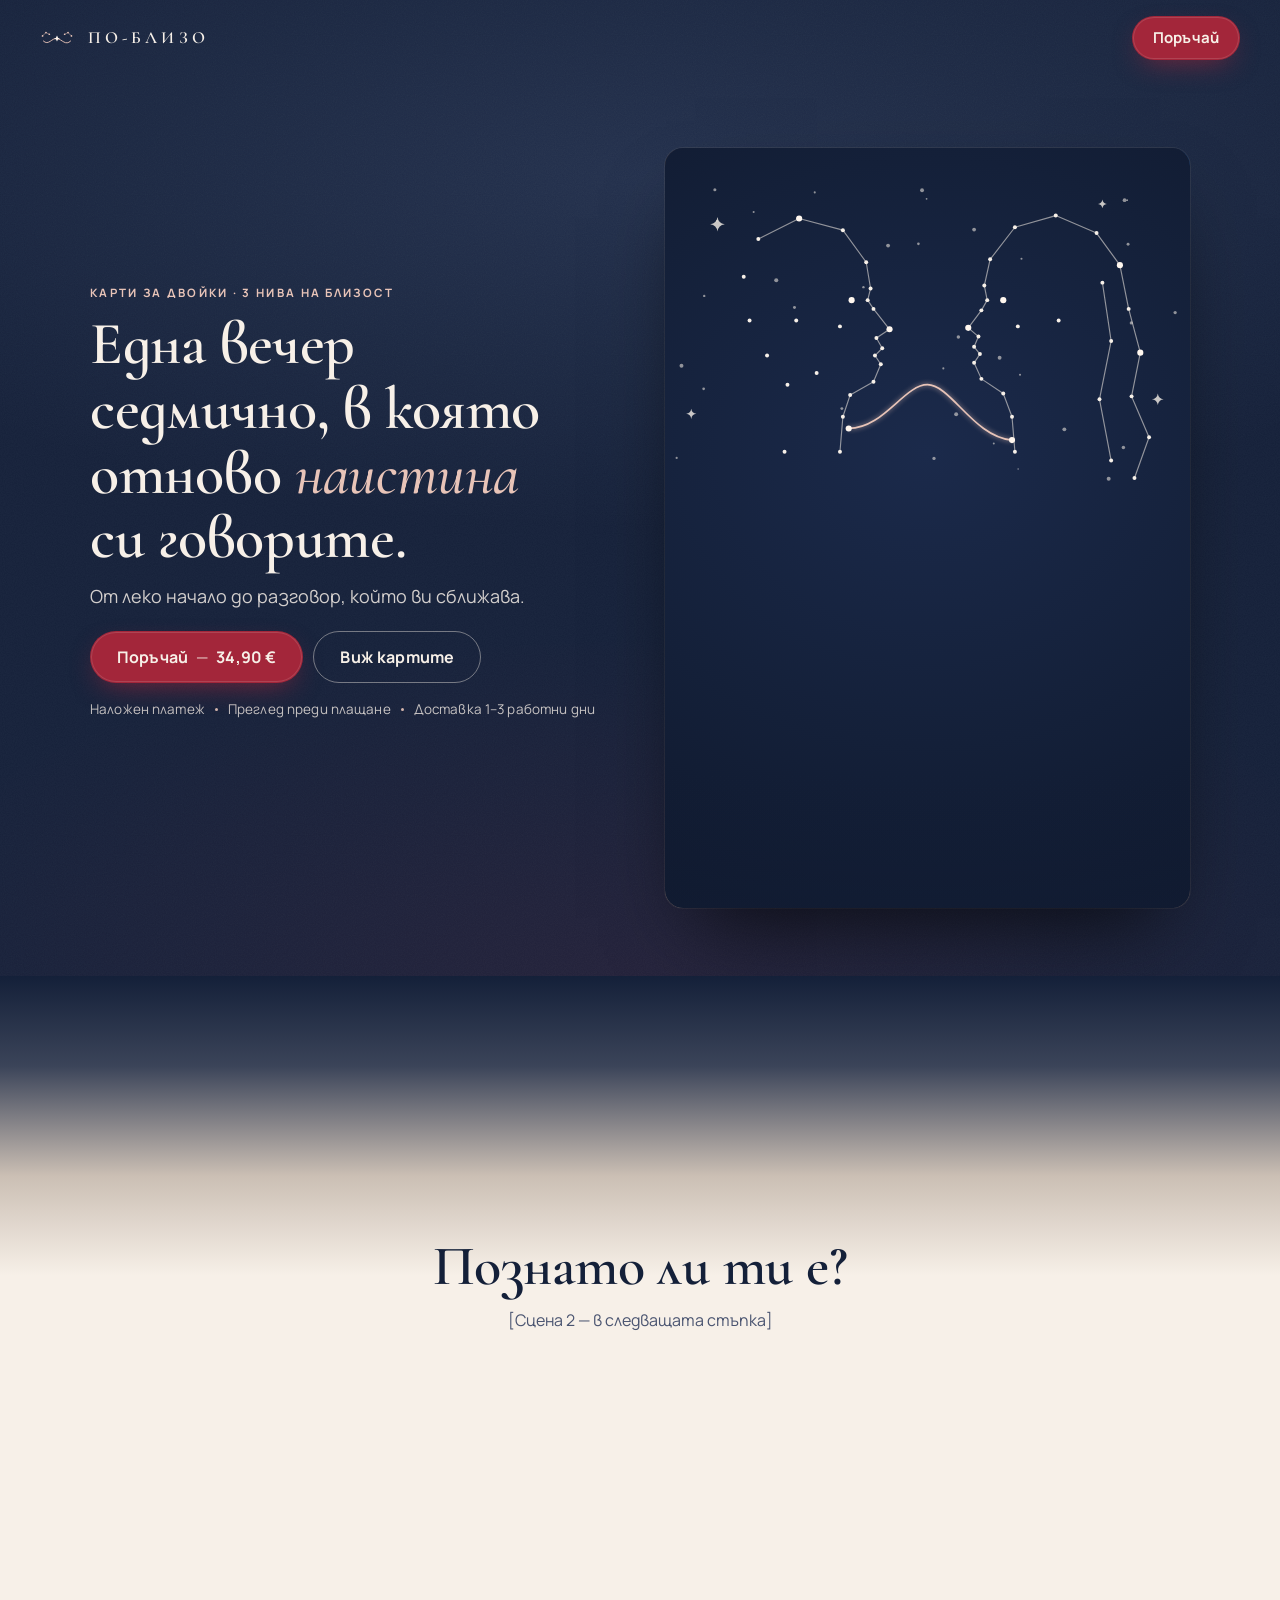
==== po-blizo/index.html @ d5f1a700 "Use product photo in hero; match box and card backs to official design - Hero shows the final produc" ====
<!doctype html>
<html lang="bg" class="no-js">
<head>
<meta charset="utf-8">
<meta name="viewport" content="width=device-width,initial-scale=1,viewport-fit=cover">
<title>ПО-БЛИЗО — карти за двойки · 3 нива на близост</title>
<meta name="description" content="ПО-БЛИЗО е тесте от 52 карти за двойки: една вечер седмично, 3 карти по „Пътеката на спомена“ и разговор, който ви сближава. Наложен платеж с преглед.">
<meta name="theme-color" content="#142039">
<link rel="canonical" href="[ДОМЕЙН]/">

<meta property="og:type" content="product">
<meta property="og:locale" content="bg_BG">
<meta property="og:title" content="ПО-БЛИЗО — карти за двойки">
<meta property="og:description" content="Една вечер седмично, в която отново наистина си говорите. 52 карти · 15 вечери по пътеката.">
<meta property="og:url" content="[ДОМЕЙН]/">
<meta property="og:image" content="[ДОМЕЙН]/img/og-po-blizo.jpg">
<meta name="twitter:card" content="summary_large_image">

<link rel="preload" href="fonts/cormorant-garamond-cyrillic-600-normal.woff2" as="font" type="font/woff2" crossorigin>
<link rel="preload" href="fonts/manrope-cyrillic-wght-normal.woff2" as="font" type="font/woff2" crossorigin>
<link rel="stylesheet" href="css/styles.css">

<script>
(function(d){var c=d.documentElement;c.className=c.className.replace("no-js","js");
if(!window.matchMedia("(prefers-reduced-motion: reduce)").matches){c.classList.add("intro");
/* предпазител: ако скриптовете не се заредят, всичко се показва след 4 сек. */
setTimeout(function(){c.classList.remove("intro")},4000);}})(document);
</script>
<script defer src="js/config.js"></script>
<script defer src="js/vendor/gsap.min.js"></script>
<script defer src="js/vendor/ScrollTrigger.min.js"></script>
<script defer src="js/main.js"></script>

<script type="application/ld+json">
{
  "@context":"https://schema.org",
  "@type":"Product",
  "name":"ПО-БЛИЗО — карти за двойки",
  "description":"52 карти за двойки в 3 етапа по „Пътеката на спомена“: Първите моменти, Какво се промени, Какво искаме да запазим.",
  "brand":{"@type":"Brand","name":"ПО-БЛИЗО"},
  "image":"[ДОМЕЙН]/img/og-po-blizo.jpg",
  "offers":[
    {"@type":"Offer","name":"Основно тесте","price":"34.90","priceCurrency":"EUR","availability":"https://schema.org/InStock","url":"[ДОМЕЙН]/#oferta"},
    {"@type":"Offer","name":"Подаръчно издание","price":"44.90","priceCurrency":"EUR","availability":"https://schema.org/InStock","url":"[ДОМЕЙН]/#oferta"}
  ]
}
</script>
</head>
<body>
<a class="skip-link" href="#main">Към съдържанието</a>

<!-- Графични символи (логото, гърбът на картите, разделителят) -->
<svg width="0" height="0" style="position:absolute" aria-hidden="true" focusable="false">
  <defs>
    <radialGradient id="coreGlow">
      <stop offset="0" stop-color="#FFF3EA" stop-opacity=".95"/>
      <stop offset=".25" stop-color="#E8C4B8" stop-opacity=".45"/>
      <stop offset="1" stop-color="#E8C4B8" stop-opacity="0"/>
    </radialGradient>
    <!-- Малкото лого за хедъра -->
    <symbol id="mark-mini" viewBox="0 0 40 20">
      <polyline points="3,7 7,3 11,5" fill="none" stroke="currentColor" stroke-width=".8" stroke-opacity=".7"/>
      <polyline points="29,5 33,3 37,7" fill="none" stroke="currentColor" stroke-width=".8" stroke-opacity=".7"/>
      <circle cx="3" cy="7" r="1" fill="currentColor"/><circle cx="7" cy="3" r="1" fill="currentColor"/><circle cx="11" cy="5" r="1" fill="currentColor"/>
      <circle cx="29" cy="5" r="1" fill="currentColor"/><circle cx="33" cy="3" r="1" fill="currentColor"/><circle cx="37" cy="7" r="1" fill="currentColor"/>
      <path d="M4 13C10 19 14 9 20 10C26 11 30 19 36 13" fill="none" stroke="currentColor" stroke-width="1.1" stroke-linecap="round"/>
      <path d="M20 6.5Q20.5 9.5 23.5 10Q20.5 10.5 20 13.5Q19.5 10.5 16.5 10Q19.5 9.5 20 6.5Z" fill="#fff6ee"/>
    </symbol>
    <!-- Филтър за златно сияние -->
    <filter id="goldGlow" x="-50%" y="-50%" width="200%" height="200%">
      <feGaussianBlur stdDeviation=".7" result="b"/>
      <feMerge><feMergeNode in="b"/><feMergeNode in="SourceGraphic"/></feMerge>
    </filter>
    <radialGradient id="threadHalo"><stop offset="0" stop-color="#FFF1D6" stop-opacity=".55"/><stop offset="1" stop-color="#FFF1D6" stop-opacity="0"/></radialGradient>
    <!-- Гърбове на картите (63×88 мм): I, II, III и специалните -->
    <symbol id="cb-s1" viewBox="0 0 63 88">
<g class="cb-dots"><circle cx="6" cy="32.81" r="0.25"/><circle cx="8.3" cy="57.63" r="0.28"/><circle cx="32.39" cy="34.05" r="0.29"/><circle cx="20.36" cy="19.11" r="0.35"/><circle cx="13.17" cy="28.82" r="0.32"/><circle cx="48.16" cy="28.96" r="0.2"/><circle cx="17.1" cy="50.12" r="0.32"/><circle cx="34.28" cy="34.72" r="0.24"/><circle cx="21.7" cy="53.77" r="0.18"/><circle cx="15.85" cy="40.56" r="0.35"/><circle cx="6.69" cy="29.05" r="0.39"/><circle cx="32.63" cy="11.81" r="0.33"/><circle cx="54.91" cy="25.23" r="0.4"/><circle cx="6.95" cy="49.05" r="0.37"/><circle cx="54.41" cy="23.21" r="0.22"/><circle cx="46.78" cy="62.88" r="0.36"/><circle cx="56.99" cy="54.03" r="0.28"/><circle cx="19.01" cy="42.93" r="0.19"/><circle cx="54.55" cy="55.89" r="0.26"/><circle cx="50.59" cy="6.08" r="0.34"/><circle cx="54.51" cy="38.99" r="0.34"/><circle cx="31.98" cy="57.18" r="0.28"/></g>
<polyline class="cb-ln" points="15,47 21,44 26,42 31,37 37,33 41,28"/><polyline class="cb-ln" points="37,33 41,35"/>
<g class="cb-st"><circle cx="15" cy="47" r="0.75"/><circle cx="21" cy="44" r="0.75"/><circle cx="26" cy="42" r="0.75"/><circle cx="31" cy="37" r="0.75"/><circle cx="37" cy="33" r="0.75"/><circle cx="41" cy="28" r="0.75"/><circle cx="41" cy="35" r=".55"/></g>
<path class="cb-sp" d="M13 14.4Q13.34 16.66 15.6 17Q13.34 17.34 13 19.6Q12.66 17.34 10.4 17Q12.66 16.66 13 14.4Z"/><path class="cb-sp" d="M46 41.6Q46.44 44.56 49.4 45Q46.44 45.44 46 48.4Q45.56 45.44 42.6 45Q45.56 44.56 46 41.6Z"/><path class="cb-sp" d="M52 11.7Q52.17 12.83 53.3 13Q52.17 13.17 52 14.3Q51.83 13.17 50.7 13Q51.83 12.83 52 11.7Z"/><path class="cb-sp" d="M9 56.9Q9.14 57.86 10.1 58Q9.14 58.14 9 59.1Q8.86 58.14 7.9 58Q8.86 57.86 9 56.9Z"/>
</symbol>
<symbol id="cb-s2" viewBox="0 0 63 88">
<g class="cb-dots"><circle cx="55.02" cy="65.88" r="0.25"/><circle cx="48.62" cy="35.48" r="0.19"/><circle cx="6.63" cy="7.22" r="0.37"/><circle cx="9.99" cy="25.75" r="0.29"/><circle cx="24.72" cy="33.28" r="0.15"/><circle cx="24.85" cy="14.82" r="0.29"/><circle cx="34.29" cy="61.35" r="0.15"/><circle cx="57.87" cy="65.63" r="0.35"/><circle cx="35.08" cy="26.91" r="0.38"/><circle cx="39.53" cy="35.14" r="0.21"/><circle cx="33.31" cy="19.91" r="0.41"/><circle cx="35.31" cy="60.44" r="0.16"/><circle cx="12.76" cy="63.62" r="0.33"/><circle cx="19.85" cy="55.24" r="0.23"/><circle cx="52.34" cy="33.96" r="0.27"/><circle cx="16.72" cy="10.23" r="0.36"/><circle cx="52.03" cy="20.27" r="0.35"/><circle cx="22.71" cy="57.43" r="0.25"/><circle cx="4.05" cy="5.27" r="0.13"/><circle cx="34.65" cy="22.33" r="0.36"/><circle cx="21.43" cy="43.62" r="0.42"/><circle cx="31.11" cy="50.93" r="0.17"/><circle cx="39.95" cy="34.68" r="0.19"/><circle cx="18.57" cy="34.82" r="0.31"/><circle cx="29.25" cy="22.68" r="0.27"/><circle cx="32.02" cy="11.29" r="0.31"/><circle cx="48.9" cy="34.78" r="0.29"/><circle cx="15.76" cy="51.95" r="0.23"/><circle cx="9.74" cy="39.47" r="0.24"/><circle cx="14.85" cy="35.73" r="0.4"/><circle cx="25.66" cy="14.16" r="0.37"/><circle cx="49.86" cy="49.03" r="0.19"/><circle cx="19.54" cy="18.62" r="0.21"/><circle cx="54.51" cy="46.87" r="0.29"/><circle cx="27.23" cy="35.83" r="0.25"/><circle cx="44.82" cy="4.86" r="0.36"/><circle cx="46.99" cy="5.16" r="0.36"/><circle cx="30.74" cy="42.11" r="0.12"/><circle cx="50.46" cy="64.47" r="0.39"/><circle cx="17.66" cy="14.42" r="0.23"/><circle cx="30.15" cy="65.88" r="0.35"/><circle cx="29.82" cy="15.4" r="0.29"/><circle cx="37.24" cy="65.58" r="0.21"/><circle cx="8.66" cy="32.83" r="0.41"/><circle cx="49.79" cy="8.44" r="0.29"/><circle cx="43.84" cy="57.23" r="0.27"/><circle cx="24.02" cy="15.31" r="0.39"/><circle cx="40.23" cy="12.54" r="0.29"/><circle cx="22.91" cy="43.82" r="0.37"/><circle cx="5.5" cy="38.84" r="0.38"/><circle cx="48.44" cy="51.86" r="0.17"/><circle cx="15.55" cy="50.27" r="0.35"/><circle cx="9.31" cy="48.46" r="0.37"/><circle cx="24.81" cy="25.36" r="0.27"/><circle cx="14.73" cy="9.14" r="0.28"/><circle cx="47.46" cy="64.97" r="0.28"/><circle cx="56.46" cy="58.75" r="0.23"/><circle cx="53.84" cy="33.33" r="0.32"/><circle cx="42.31" cy="55.89" r="0.16"/><circle cx="52.02" cy="5.04" r="0.22"/><circle cx="58.47" cy="46.76" r="0.4"/><circle cx="46.89" cy="4.41" r="0.12"/><circle cx="31.88" cy="4.04" r="0.27"/><circle cx="36.72" cy="35.46" r="0.27"/><circle cx="18.18" cy="16.44" r="0.36"/><circle cx="10.37" cy="6.48" r="0.39"/><circle cx="26.22" cy="61.37" r="0.23"/><circle cx="23.2" cy="59.28" r="0.2"/><circle cx="30.06" cy="30.23" r="0.21"/><circle cx="56.87" cy="42.06" r="0.16"/></g>
<polyline class="cb-ln" points="11,26 17,20 24,27 29,21 34,25"/><polyline class="cb-ln" points="24,27 22,35 30,38 36,33 34,25"/><polyline class="cb-ln" points="30,38 42,40 48,35"/><polyline class="cb-ln" points="42,40 52,45 45,51 37,47 30,38"/><polyline class="cb-ln" points="37,47 28,49 18,44 22,35"/>
<g class="cb-st"><circle cx="11" cy="26" r="0.55"/><circle cx="17" cy="20" r="0.55"/><circle cx="24" cy="27" r="0.55"/><circle cx="29" cy="21" r="0.55"/><circle cx="34" cy="25" r="0.55"/><circle cx="22" cy="35" r="0.55"/><circle cx="30" cy="38" r="0.55"/><circle cx="36" cy="33" r="0.55"/><circle cx="42" cy="40" r="0.55"/><circle cx="48" cy="35" r="0.55"/><circle cx="52" cy="45" r="0.55"/><circle cx="45" cy="51" r="0.55"/><circle cx="37" cy="47" r="0.55"/><circle cx="28" cy="49" r="0.55"/><circle cx="18" cy="44" r="0.55"/></g>
<g class="cb-glow"><path class="cb-sp" d="M17 17.6Q17.31 19.69 19.4 20Q17.31 20.31 17 22.4Q16.69 20.31 14.6 20Q16.69 19.69 17 17.6Z"/><path class="cb-sp" d="M30 35.2Q30.36 37.64 32.8 38Q30.36 38.36 30 40.8Q29.64 38.36 27.2 38Q29.64 37.64 30 35.2Z"/><path class="cb-sp" d="M42 37.8Q42.29 39.71 44.2 40Q42.29 40.29 42 42.2Q41.71 40.29 39.8 40Q41.71 39.71 42 37.8Z"/><path class="cb-sp" d="M52 42.4Q52.34 44.66 54.6 45Q52.34 45.34 52 47.6Q51.66 45.34 49.4 45Q51.66 44.66 52 42.4Z"/><path class="cb-sp" d="M24 25.4Q24.21 26.79 25.6 27Q24.21 27.21 24 28.6Q23.79 27.21 22.4 27Q23.79 26.79 24 25.4Z"/><path class="cb-sp" d="M45 11.2Q45.23 12.77 46.8 13Q45.23 13.23 45 14.8Q44.77 13.23 43.2 13Q44.77 12.77 45 11.2Z"/><path class="cb-sp" d="M9 48.6Q9.18 49.82 10.4 50Q9.18 50.18 9 51.4Q8.82 50.18 7.6 50Q8.82 49.82 9 48.6Z"/><path class="cb-sp" d="M56 22.7Q56.17 23.83 57.3 24Q56.17 24.17 56 25.3Q55.83 24.17 54.7 24Q55.83 23.83 56 22.7Z"/></g>
</symbol>
<symbol id="cb-s3" viewBox="0 0 63 88">
<g class="cb-dots"><circle cx="34" cy="42.6" r="0.3"/><circle cx="9.7" cy="12.29" r="0.15"/><circle cx="10.05" cy="54.57" r="0.31"/><circle cx="4.93" cy="35.06" r="0.23"/><circle cx="37.61" cy="62.63" r="0.15"/><circle cx="44.43" cy="57.77" r="0.35"/><circle cx="35.33" cy="11.32" r="0.24"/><circle cx="58" cy="44.68" r="0.33"/><circle cx="40.23" cy="21.51" r="0.22"/><circle cx="57.23" cy="42.49" r="0.28"/><circle cx="31.34" cy="35.41" r="0.32"/><circle cx="20.05" cy="28.07" r="0.34"/><circle cx="9.12" cy="33.01" r="0.3"/><circle cx="44.31" cy="39.56" r="0.34"/><circle cx="22.62" cy="32.67" r="0.38"/><circle cx="10.89" cy="12" r="0.25"/><circle cx="30.88" cy="54.47" r="0.24"/><circle cx="29.81" cy="47.33" r="0.33"/><circle cx="50.6" cy="8.49" r="0.21"/><circle cx="54.35" cy="18.56" r="0.19"/><circle cx="7.97" cy="57.38" r="0.14"/><circle cx="47.62" cy="28.16" r="0.24"/><circle cx="39.93" cy="4.91" r="0.38"/><circle cx="25.58" cy="8.2" r="0.22"/><circle cx="33.54" cy="8.02" r="0.31"/><circle cx="19.12" cy="30.05" r="0.31"/><circle cx="50.83" cy="44.57" r="0.22"/><circle cx="47.01" cy="63.45" r="0.33"/><circle cx="10.69" cy="14.2" r="0.12"/><circle cx="8" cy="4.47" r="0.15"/><circle cx="55.3" cy="45.6" r="0.32"/><circle cx="19.61" cy="43.32" r="0.12"/><circle cx="58.35" cy="19.06" r="0.34"/><circle cx="46.7" cy="52.74" r="0.34"/><circle cx="26.36" cy="20.67" r="0.37"/><circle cx="39.89" cy="8.63" r="0.2"/><circle cx="52.56" cy="6.9" r="0.25"/><circle cx="52.35" cy="53.22" r="0.38"/><circle cx="37.71" cy="17.24" r="0.34"/><circle cx="7.84" cy="30.82" r="0.32"/><circle cx="44.44" cy="65.02" r="0.2"/><circle cx="24.57" cy="19.09" r="0.37"/><circle cx="17.73" cy="53.76" r="0.38"/><circle cx="8.57" cy="64.47" r="0.15"/><circle cx="34.09" cy="29.54" r="0.15"/><circle cx="11.8" cy="49.29" r="0.27"/><circle cx="27.51" cy="41.7" r="0.34"/><circle cx="45.97" cy="63.61" r="0.19"/><circle cx="34.61" cy="19.86" r="0.13"/><circle cx="43.59" cy="60.51" r="0.3"/><circle cx="12" cy="14.57" r="0.3"/><circle cx="23.55" cy="34.55" r="0.3"/><circle cx="38.77" cy="57.05" r="0.39"/><circle cx="5" cy="29.92" r="0.21"/><circle cx="12.42" cy="27.94" r="0.21"/></g>
<polyline class="cb-ln" points="8,22 13,18 19,23 16,30 23,34 28,29"/><polyline class="cb-ln" points="19,23 24,18"/><polyline class="cb-ln" points="40,50 46,47 52,52 49,58 56,60 43,57"/><polyline class="cb-ln" points="46,47 47,41"/>
<g class="cb-st"><circle cx="8" cy="22" r="0.55"/><circle cx="13" cy="18" r="0.55"/><circle cx="19" cy="23" r="0.55"/><circle cx="16" cy="30" r="0.55"/><circle cx="23" cy="34" r="0.55"/><circle cx="28" cy="29" r="0.55"/><circle cx="40" cy="50" r="0.55"/><circle cx="46" cy="47" r="0.55"/><circle cx="52" cy="52" r="0.55"/><circle cx="49" cy="58" r="0.55"/><circle cx="56" cy="60" r="0.55"/><circle cx="43" cy="57" r="0.55"/><circle cx="24" cy="18" r=".45"/><circle cx="47" cy="41" r=".45"/></g>
<path class="cb-thread" d="M40 3C34 12 45 21 38 31C34.5 36 34 40 36 42.5C39.5 46 46 52 43.5 66"/>
<circle class="cb-halo" cx="36" cy="42.5" r="7"/>
<g class="cb-glow"><path class="cb-sp cb-core" d="M36 38.9Q36.47 42.03 39.6 42.5Q36.47 42.97 36 46.1Q35.53 42.97 32.4 42.5Q35.53 42.03 36 38.9Z"/><path class="cb-sp" d="M14 59.8Q14.29 61.71 16.2 62Q14.29 62.29 14 64.2Q13.71 62.29 11.8 62Q13.71 61.71 14 59.8Z"/><path class="cb-sp" d="M52 28.4Q52.21 29.79 53.6 30Q52.21 30.21 52 31.6Q51.79 30.21 50.4 30Q51.79 29.79 52 28.4Z"/><path class="cb-sp" d="M10 38.8Q10.16 39.84 11.2 40Q10.16 40.16 10 41.2Q9.84 40.16 8.8 40Q9.84 39.84 10 38.8Z"/><path class="cb-sp" d="M56 8.6Q56.18 9.82 57.4 10Q56.18 10.18 56 11.4Q55.82 10.18 54.6 10Q55.82 9.82 56 8.6Z"/></g>
</symbol>
<symbol id="cb-sp" viewBox="0 0 63 88">
<rect class="cb-frame" x="4" y="4" width="55" height="80" rx="3"/>
<rect class="cb-frame cb-frame--thin" x="6" y="6" width="51" height="76" rx="2.2"/>
<path class="cb-thread" d="M17 40C23 40 27 32 31.5 32C36 32 40 40 46 40"/>
<g class="cb-st"><circle cx="17" cy="40" r=".7"/><circle cx="46" cy="40" r=".7"/></g>
<path class="cb-sp" d="M31.5 29Q31.89 31.61 34.5 32Q31.89 32.39 31.5 35Q31.11 32.39 28.5 32Q31.11 31.61 31.5 29Z"/><path class="cb-sp" d="M11 9.7Q11.17 10.83 12.3 11Q11.17 11.17 11 12.3Q10.83 11.17 9.7 11Q10.83 10.83 11 9.7Z"/><path class="cb-sp" d="M52 9.7Q52.17 10.83 53.3 11Q52.17 11.17 52 12.3Q51.83 11.17 50.7 11Q51.83 10.83 52 9.7Z"/>
</symbol>
    <!-- Разделител: линия със звезда -->
    <symbol id="rule" viewBox="0 0 100 10">
      <path d="M0 5H43M57 5H100" stroke="currentColor" stroke-width=".6"/>
      <path d="M50 1Q50.5 4.5 54 5Q50.5 5.5 50 9Q49.5 5.5 46 5Q49.5 4.5 50 1Z" fill="currentColor"/>
    </symbol>
  </defs>
</svg>

<header class="site-header">
  <a class="brand" href="#main" aria-label="ПО-БЛИЗО — към началото">
    <svg class="brand-mark" viewBox="0 0 40 20" aria-hidden="true"><use href="#mark-mini"/></svg>
    <span class="brand-word">ПО-БЛИЗО</span>
  </a>
  <a class="btn btn--primary btn--sm hdr-cta" href="#oferta" data-checkout="basic">Поръчай</a>
</header>

<main id="main">

  <!-- ============ 1 · HERO ============ -->
  <section class="hero" id="nachalo" aria-labelledby="hero-title">
    <div class="hero-inner">

      <div class="hero-visual">
        <img class="hero-photo"
             src="img/box-hero-780.webp"
             srcset="img/box-hero-480.webp 480w, img/box-hero-780.webp 780w, img/box-hero-1122.webp 1122w"
             sizes="(min-width: 900px) 44vw, 100vw"
             width="1122" height="1402" fetchpriority="high" decoding="async"
             alt="Кутията ПО-БЛИЗО с два профила от съзвездия, свързани със светла нишка, и трите тестета карти — I · Първите моменти, II · Какво се промени, III · Какво искаме да запазим — на мраморна маса във вечерна светлина">
        <!-- анимираното начало: нощта, в която съзвездията се свързват и „кацат“ върху кутията -->
        <div class="hero-night" aria-hidden="true">
          <svg class="hero-sky" viewBox="0 14 360 196"><g class="field"><circle class="fs" cx="8" cy="190.2" r="0.76"/><circle class="fs" cx="121.3" cy="156.4" r="0.99"/><circle class="fs" cx="243.5" cy="133.2" r="0.72"/><circle class="fs" cx="26.5" cy="142.8" r="0.92"/><circle class="fs" cx="184.5" cy="190.6" r="1.12"/><circle class="fs" cx="229.5" cy="121.5" r="1.32"/><circle class="fs" cx="136.1" cy="73.1" r="0.8"/><circle class="fs" cx="153" cy="44.6" r="1.32"/><circle class="fs" cx="26.9" cy="79.1" r="0.81"/><circle class="fs" cx="190.9" cy="128.8" r="0.71"/><circle class="fs" cx="319.8" cy="97.6" r="1.07"/><circle class="fs" cx="60.8" cy="21.6" r="0.7"/><circle class="fs" cx="212" cy="33.6" r="1.3"/><circle class="fs" cx="314.4" cy="183" r="1.19"/><circle class="fs" cx="102.7" cy="8.1" r="0.72"/><circle class="fs" cx="34.2" cy="6.3" r="1.06"/><circle class="fs" cx="244.5" cy="53.6" r="0.71"/><circle class="fs" cx="176.3" cy="6.6" r="1.32"/><circle class="fs" cx="317.6" cy="43.6" r="1.01"/><circle class="fs" cx="179.4" cy="12.5" r="0.6"/><circle class="fs" cx="315.2" cy="13.4" r="1.29"/><circle class="fs" cx="304.3" cy="204.5" r="1.36"/><circle class="fs" cx="88.8" cy="87" r="1"/><circle class="fs" cx="76.3" cy="68.3" r="1.39"/><circle class="fs" cx="225.5" cy="180.4" r="0.68"/><circle class="fs" cx="199.7" cy="160.3" r="1.35"/><circle class="fs" cx="173.8" cy="43.4" r="0.9"/><circle class="fs" cx="201.2" cy="107.3" r="1.18"/><circle class="fs" cx="273.9" cy="170.6" r="1.32"/><circle class="fs" cx="242.2" cy="197.8" r="0.52"/><circle class="fs" cx="317" cy="13.4" r="0.62"/><circle class="fs" cx="35.6" cy="27.6" r="0.58"/><circle class="fs" cx="11.3" cy="127" r="1.35"/><circle class="fs" cx="349.9" cy="90.5" r="1.11"/><path class="sp" d="M36 25Q36.6 29.4 41 30Q36.6 30.6 36 35Q35.4 30.6 31 30Q35.4 29.4 36 25Z"/><path class="sp" d="M338 146Q338.48 149.52 342 150Q338.48 150.48 338 154Q337.52 150.48 334 150Q337.52 149.52 338 146Z"/><path class="sp" d="M18 156.5Q18.42 159.58 21.5 160Q18.42 160.42 18 163.5Q17.58 160.42 14.5 160Q17.58 159.58 18 156.5Z"/><path class="sp" d="M300 13Q300.36 15.64 303 16Q300.36 16.36 300 19Q299.64 16.36 297 16Q299.64 15.64 300 13Z"/></g><g class="sky-l"><g class="lns"><polyline class="ln" pathLength="1" points="64,40 92,26 122,34 138,56 141,74 139,82 143,88 154,102 145,108 149,115 144,120 148,126 143,138 127,147 122,162 120,186"/></g><g class="sts"><circle class="st" cx="64" cy="40" r="1.35"/><circle class="st st--b" cx="92" cy="26" r="2.1"/><circle class="st" cx="122" cy="34" r="1.35"/><circle class="st" cx="138" cy="56" r="1.35"/><circle class="st" cx="141" cy="74" r="1.35"/><circle class="st" cx="139" cy="82" r="1.35"/><circle class="st" cx="143" cy="88" r="1.35"/><circle class="st st--b" cx="154" cy="102" r="2.1"/><circle class="st" cx="145" cy="108" r="1.35"/><circle class="st" cx="149" cy="115" r="1.35"/><circle class="st" cx="144" cy="120" r="1.35"/><circle class="st" cx="148" cy="126" r="1.35"/><circle class="st" cx="143" cy="138" r="1.35"/><circle class="st" cx="127" cy="147" r="1.35"/><circle class="st" cx="122" cy="162" r="1.35"/><circle class="st" cx="120" cy="186" r="1.35"/><circle class="st" cx="54" cy="66" r="1.35"/><circle class="st" cx="58" cy="96" r="1.35"/><circle class="st" cx="70" cy="120" r="1.35"/><circle class="st" cx="84" cy="140" r="1.35"/><circle class="st" cx="82" cy="186" r="1.35"/><circle class="st" cx="90" cy="96" r="1.35"/><circle class="st" cx="120" cy="100" r="1.35"/><circle class="st st--b" cx="128" cy="82" r="2.1"/><circle class="st" cx="104" cy="132" r="1.35"/></g></g><g class="sky-r"><g class="lns"><polyline class="ln" pathLength="1" points="268,24 240,32 223,54 219,72 221,82 217,89 208,101 215,107 212,114 216,119 212,125 217,136 232,146 238,162 240,186"/><polyline class="ln" pathLength="1" points="268,24 296,36 312,58 318,88 326,118 320,148 332,176 322,204"/><polyline class="ln" pathLength="1" points="300,70 306,110 298,150 306,192"/></g><g class="sts"><circle class="st" cx="268" cy="24" r="1.35"/><circle class="st" cx="240" cy="32" r="1.35"/><circle class="st" cx="223" cy="54" r="1.35"/><circle class="st" cx="219" cy="72" r="1.35"/><circle class="st" cx="221" cy="82" r="1.35"/><circle class="st" cx="217" cy="89" r="1.35"/><circle class="st st--b" cx="208" cy="101" r="2.1"/><circle class="st" cx="215" cy="107" r="1.35"/><circle class="st" cx="212" cy="114" r="1.35"/><circle class="st" cx="216" cy="119" r="1.35"/><circle class="st" cx="212" cy="125" r="1.35"/><circle class="st" cx="217" cy="136" r="1.35"/><circle class="st" cx="232" cy="146" r="1.35"/><circle class="st" cx="238" cy="162" r="1.35"/><circle class="st" cx="240" cy="186" r="1.35"/><circle class="st" cx="296" cy="36" r="1.35"/><circle class="st st--b" cx="312" cy="58" r="2.1"/><circle class="st" cx="318" cy="88" r="1.35"/><circle class="st st--b" cx="326" cy="118" r="2.1"/><circle class="st" cx="320" cy="148" r="1.35"/><circle class="st" cx="332" cy="176" r="1.35"/><circle class="st" cx="322" cy="204" r="1.35"/><circle class="st" cx="300" cy="70" r="1.35"/><circle class="st" cx="306" cy="110" r="1.35"/><circle class="st" cx="298" cy="150" r="1.35"/><circle class="st" cx="306" cy="192" r="1.35"/><circle class="st st--b" cx="232" cy="82" r="2.1"/><circle class="st" cx="242" cy="100" r="1.35"/><circle class="st" cx="270" cy="96" r="1.35"/></g></g><path class="thread" pathLength="1" d="M126 170C150 170 164 140 180 140C196 140 212 176 238 178"/><g class="core"><circle class="glow" cx="180" cy="140" r="22"/><path class="sp core-sp" d="M180 131Q181.08 138.92 189 140Q181.08 141.08 180 149Q178.92 141.08 171 140Q178.92 138.92 180 131Z"/><circle class="core-dot" cx="180" cy="140" r="2.6"/></g><circle class="st st--b" cx="126" cy="170" r="2.1"/><circle class="st st--b" cx="238" cy="178" r="2.1"/></svg>
        </div>
      </div>

      <div class="hero-copy">
        <p class="eyebrow">Карти за двойки · 3 нива на близост</p>
        <h1 id="hero-title">Една вечер седмично, в която отново <em>наистина</em> си говорите.</h1>
        <p class="hero-sub">От леко начало до разговор, който ви сближава.</p>
        <div class="hero-ctas">
          <a class="btn btn--primary" href="#oferta" data-checkout="basic">Поръчай <span class="price-sep">—</span> 34,90&nbsp;€</a>
          <a class="btn btn--ghost" href="#opitai">Виж картите</a>
        </div>
        <ul class="trust" aria-label="Плащане и доставка">
          <li>Наложен платеж</li>
          <li>Преглед преди плащане</li>
          <li>Доставка 1–3 работни дни</li>
        </ul>
      </div>

    </div>
  </section>

  <!-- ============ 2 · „Познато ли ти е?“ — следва в следващата стъпка ============ -->
  <section class="sec-next" id="poznato" aria-labelledby="poznato-title">
    <h2 id="poznato-title">Познато ли ти е?</h2>
    <p>[Сцена 2 — в следващата стъпка]</p>
  </section>

</main>

<div class="sticky-cta" aria-hidden="true">
  <div>
    <div class="sc-name">ПО-БЛИЗО</div>
    <div class="sc-meta"><b>34,90&nbsp;€</b> · наложен платеж</div>
  </div>
  <a class="btn btn--primary btn--sm" href="#oferta" data-checkout="basic" tabindex="-1">Поръчай</a>
</div>
</body>
</html>
---- po-blizo/css/styles.css ----
/* ============================================================
   ПО-БЛИЗО — лендинг
   Mobile first (390px). Без външни зависимости освен GSAP (локално).
   ============================================================ */

/* ---------- Шрифтове (само кирилица + латиница) ---------- */
@font-face{font-family:"Cormorant Garamond";font-style:normal;font-weight:500;font-display:swap;src:url(../fonts/cormorant-garamond-cyrillic-500-normal.woff2) format("woff2");unicode-range:U+0301,U+0400-045F,U+0490-0491,U+04B0-04B1,U+2116}
@font-face{font-family:"Cormorant Garamond";font-style:normal;font-weight:500;font-display:swap;src:url(../fonts/cormorant-garamond-latin-500-normal.woff2) format("woff2");unicode-range:U+0000-00FF,U+0131,U+0152-0153,U+02BB-02BC,U+02C6,U+02DA,U+02DC,U+0304,U+0308,U+0329,U+2000-206F,U+20AC,U+2122,U+2191,U+2193,U+2212,U+2215,U+FEFF,U+FFFD}
@font-face{font-family:"Cormorant Garamond";font-style:normal;font-weight:600;font-display:swap;src:url(../fonts/cormorant-garamond-cyrillic-600-normal.woff2) format("woff2");unicode-range:U+0301,U+0400-045F,U+0490-0491,U+04B0-04B1,U+2116}
@font-face{font-family:"Cormorant Garamond";font-style:normal;font-weight:600;font-display:swap;src:url(../fonts/cormorant-garamond-latin-600-normal.woff2) format("woff2");unicode-range:U+0000-00FF,U+0131,U+0152-0153,U+02BB-02BC,U+02C6,U+02DA,U+02DC,U+0304,U+0308,U+0329,U+2000-206F,U+20AC,U+2122,U+2191,U+2193,U+2212,U+2215,U+FEFF,U+FFFD}
@font-face{font-family:"Cormorant Garamond";font-style:italic;font-weight:500;font-display:swap;src:url(../fonts/cormorant-garamond-cyrillic-500-italic.woff2) format("woff2");unicode-range:U+0301,U+0400-045F,U+0490-0491,U+04B0-04B1,U+2116}
@font-face{font-family:"Cormorant Garamond";font-style:italic;font-weight:500;font-display:swap;src:url(../fonts/cormorant-garamond-latin-500-italic.woff2) format("woff2");unicode-range:U+0000-00FF,U+0131,U+0152-0153,U+02BB-02BC,U+02C6,U+02DA,U+02DC,U+0304,U+0308,U+0329,U+2000-206F,U+20AC,U+2122,U+2191,U+2193,U+2212,U+2215,U+FEFF,U+FFFD}
@font-face{font-family:"Manrope";font-style:normal;font-weight:200 800;font-display:swap;src:url(../fonts/manrope-cyrillic-wght-normal.woff2) format("woff2-variations");unicode-range:U+0301,U+0400-045F,U+0490-0491,U+04B0-04B1,U+2116}
@font-face{font-family:"Manrope";font-style:normal;font-weight:200 800;font-display:swap;src:url(../fonts/manrope-latin-wght-normal.woff2) format("woff2-variations");unicode-range:U+0000-00FF,U+0131,U+0152-0153,U+02BB-02BC,U+02C6,U+02DA,U+02DC,U+0304,U+0308,U+0329,U+2000-206F,U+20AC,U+2122,U+2191,U+2193,U+2212,U+2215,U+FEFF,U+FFFD}

/* ---------- Токени ---------- */
:root{
  --ivory:#F7F0E8;      /* основен светъл фон */
  --nude:#D9C4B4;       /* втори фон, детайли, гръб „Първите моменти“ */
  --navy:#142039;       /* текст, тъмни секции, гръб „Какво се промени“ */
  --navy-deep:#0E182C;
  --cherry:#A3263A;     /* САМО действие и ключови думи, гръб „Какво искаме да запазим“ */
  --cherry-hi:#B82E45;
  --blush:#E8C4B8;      /* акцент върху синьо */
  --star:#5D6E98;       /* съзвездия върху светло */

  --f-display:"Cormorant Garamond","Cormorant",Georgia,"Times New Roman",serif;
  --f-text:"Manrope",system-ui,-apple-system,"Segoe UI",Roboto,sans-serif;

  --gutter:16px;
  --radius-card:6%;
  --ease-out:cubic-bezier(.22,.8,.24,1);
}

/* ---------- База ---------- */
*,*::before,*::after{box-sizing:border-box}
html{-webkit-text-size-adjust:100%;text-size-adjust:100%}
body{margin:0;background:var(--ivory);color:var(--navy);font-family:var(--f-text);font-size:16px;line-height:1.55;-webkit-font-smoothing:antialiased;overflow-x:hidden}
img,svg{display:block;max-width:100%}
a{color:inherit}
h1,h2,h3{font-family:var(--f-display);font-weight:600;line-height:1.08;margin:0;letter-spacing:-.005em}
p{margin:0}
.visually-hidden{position:absolute!important;width:1px;height:1px;margin:-1px;padding:0;overflow:hidden;clip:rect(0 0 0 0);white-space:nowrap;border:0}
.skip-link{position:absolute;left:12px;top:-60px;z-index:100;background:var(--ivory);color:var(--navy);padding:10px 16px;border-radius:8px;font-weight:600}
.skip-link:focus{top:12px}

/* ---------- Бутони ---------- */
.btn{
  --btn-h:52px;
  position:relative;display:inline-flex;align-items:center;justify-content:center;gap:.5em;
  min-height:var(--btn-h);padding:0 26px;border-radius:999px;
  font-family:var(--f-text);font-size:16px;font-weight:700;letter-spacing:.01em;text-decoration:none;
  border:1px solid transparent;cursor:pointer;overflow:hidden;isolation:isolate;
  transition:transform .18s var(--ease-out),background-color .25s,box-shadow .3s,border-color .25s,color .25s;
  -webkit-tap-highlight-color:transparent;touch-action:manipulation;
}
.btn:focus-visible{outline:2px solid var(--blush);outline-offset:3px}
.btn:active{transform:scale(.965)}
.btn--primary{
  background:var(--cherry);color:var(--ivory);
  box-shadow:0 0 0 1px rgba(247,240,232,.14) inset,0 10px 28px -10px rgba(163,38,58,.75);
}
.btn--primary:hover{background:var(--cherry-hi);box-shadow:0 0 0 1px rgba(247,240,232,.22) inset,0 12px 34px -8px rgba(184,46,69,.85)}
/* фин светлинен отблясък на всеки ~6 сек. */
.btn--primary::after{
  content:"";position:absolute;inset:-2px auto -2px 0;width:42%;z-index:-1;
  background:linear-gradient(100deg,transparent 0%,rgba(255,236,226,.0) 20%,rgba(255,236,226,.38) 50%,rgba(255,236,226,0) 80%,transparent 100%);
  transform:translateX(-140%) skewX(-18deg);
  animation:sheen 6s 3s infinite var(--ease-out);
}
@keyframes sheen{0%{transform:translateX(-140%) skewX(-18deg)}16%,100%{transform:translateX(330%) skewX(-18deg)}}
.btn--ghost{background:transparent;color:var(--ivory);border-color:rgba(247,240,232,.42);--btn-h:48px}
.btn--ghost:hover{background:rgba(247,240,232,.08);border-color:rgba(247,240,232,.7)}
.btn--sm{--btn-h:44px;padding:0 20px;font-size:15px}
.price-sep{opacity:.75;font-weight:500}

/* ---------- Хедър ---------- */
.site-header{
  position:absolute;inset:0 0 auto 0;z-index:20;height:56px;
  display:flex;align-items:center;justify-content:center;padding:0 var(--gutter);
  color:var(--ivory);
}
.brand{display:inline-flex;align-items:center;gap:10px;text-decoration:none;min-height:44px}
.brand-mark{width:34px;height:auto;color:var(--blush)}
.brand-word{font-family:var(--f-display);font-weight:600;font-size:17px;letter-spacing:.24em;padding-left:.24em}
.hdr-cta{display:none}

/* ============================================================
   1 · HERO
   ============================================================ */
.hero{
  position:relative;min-height:100svh;overflow:hidden;
  background:
    radial-gradient(120% 60% at 50% 18%,rgba(93,110,152,.20) 0%,rgba(20,32,57,0) 60%),
    radial-gradient(90% 50% at 50% 100%,rgba(163,38,58,.10) 0%,rgba(20,32,57,0) 70%),
    var(--navy);
  color:var(--ivory);
  padding-bottom:28px;
}
/* фина зърнеста текстура */
.hero::before{
  content:"";position:absolute;inset:0;pointer-events:none;opacity:.07;mix-blend-mode:screen;
  background-image:url("data:image/svg+xml,%3Csvg xmlns='http://www.w3.org/2000/svg' width='160' height='160'%3E%3Cfilter id='n'%3E%3CfeTurbulence type='fractalNoise' baseFrequency='.9' numOctaves='2' stitchTiles='stitch'/%3E%3CfeColorMatrix values='0 0 0 0 1 0 0 0 0 1 0 0 0 0 1 0 0 0 .55 0'/%3E%3C/filter%3E%3Crect width='160' height='160' filter='url(%23n)'/%3E%3C/svg%3E");
}
.hero-inner{position:relative;max-width:1180px;margin:0 auto}

/* --- визуалната част: продуктовата снимка + нощта на анимираното начало --- */
.hero-visual{position:relative;height:min(103vw,460px);margin-top:52px;overflow:hidden}
.hero-photo{position:absolute;inset:0;width:100%;height:100%;object-fit:cover;object-position:50% 62%;transform-origin:50% 40%}
.hero-visual::before,.hero-visual::after{content:"";position:absolute;left:0;right:0;z-index:2;pointer-events:none}
.hero-visual::before{top:0;height:28px;background:linear-gradient(180deg,var(--navy),rgba(20,32,57,0))}
.hero-visual::after{bottom:0;height:12%;background:linear-gradient(180deg,rgba(20,32,57,0) 0%,var(--navy) 100%)}

.hero-night{
  position:absolute;inset:0;z-index:1;opacity:0;visibility:hidden;
  background:radial-gradient(120% 70% at 50% 40%,#1b2a4b 0%,var(--navy) 55%,#0e172b 100%);
}
.intro .hero-night{opacity:1;visibility:visible}
.hero-sky{position:absolute;left:0;top:7%;width:100%;overflow:visible}

/* стилове на съзвездията */
.fs{fill:var(--ivory);opacity:.55}
.sp{fill:var(--ivory);opacity:.8}
.st{fill:var(--ivory)}
.st--b{fill:#fff7ef}
.ln{fill:none;stroke:var(--ivory);stroke-opacity:.55;stroke-width:.8;stroke-linejoin:round;stroke-linecap:round;stroke-dasharray:1;stroke-dashoffset:0}
.thread{fill:none;stroke:var(--blush);stroke-width:1.15;stroke-linecap:round;stroke-dasharray:1;stroke-dashoffset:0;filter:drop-shadow(0 0 2px rgba(232,196,184,.8))}
.glow{fill:url(#coreGlow)}
.core-sp{fill:#fff6ee}
.core-dot{fill:#fff}
.core{transform-box:fill-box;transform-origin:center}
.hero-sky .st,.hero-sky .fs,.hero-sky .sp{transform-box:fill-box;transform-origin:center}

/* ============================================================
   КАРТА — гръб, 63×88 мм, по продуктовата снимка
   ============================================================ */
.pb-card{
  --cardw:120px;
  position:relative;width:var(--cardw);aspect-ratio:63/88;border-radius:calc(var(--cardw) * .075);
  overflow:hidden;color:var(--art);background:var(--bg);
  box-shadow:0 1px 0 rgba(255,255,255,.14) inset,0 14px 26px -12px rgba(5,10,22,.6),0 2px 6px rgba(5,10,22,.22);
}
.pb-card::after{ /* фина хартиена/сатенена светлина */
  content:"";position:absolute;inset:0;border-radius:inherit;pointer-events:none;
  background:linear-gradient(140deg,rgba(255,255,255,.14) 0%,rgba(255,255,255,0) 40%,rgba(0,0,0,0) 65%,rgba(0,0,0,.10) 100%);
}
.pb-card>svg{position:absolute;inset:0;width:100%;height:100%;overflow:visible}
.pb-card .lbl{
  position:absolute;left:0;right:0;bottom:11%;text-align:center;color:var(--lblc,var(--art));
  font-family:var(--f-display);font-weight:600;text-transform:uppercase;
  font-size:calc(var(--cardw) * .056);letter-spacing:.1em;line-height:1.35;padding:0 5%;white-space:nowrap;
}
.pb-card--s1{--bg:#D9B59C;--art:#141C2A}
.pb-card--s2{--bg:#141C2A;--art:#E6CFA0;--lblc:#EADBBE}
.pb-card--s3{--bg:#5A1E27;--art:#E6CFA0;--lblc:#F0E2C8}
.pb-card--sp{--bg:#E9DCC6;--art:#B08D57;--lblc:#141C2A}
.pb-card--s2,.pb-card--s3{box-shadow:0 0 0 1px rgba(230,207,160,.12) inset,0 14px 26px -12px rgba(0,0,0,.65),0 2px 6px rgba(0,0,0,.25)}

.cb-dots{fill:currentColor;opacity:.75}
.cb-st{fill:currentColor}
.cb-ln{fill:none;stroke:currentColor;stroke-opacity:.6;stroke-width:.3;stroke-linejoin:round;stroke-linecap:round}
.cb-sp{fill:currentColor}
.cb-glow{filter:url(#goldGlow)}
.pb-card--s2 .cb-sp,.pb-card--s3 .cb-sp{fill:#FFF1D6}
.cb-core{fill:#FFF8EA}
.cb-halo{fill:url(#threadHalo)}
.cb-thread{fill:none;stroke:#F6E7CB;stroke-width:.45;stroke-linecap:round;opacity:.9}
.pb-card--sp .cb-thread{stroke:currentColor;opacity:1}
.cb-frame{fill:none;stroke:currentColor;stroke-width:.45}
.cb-frame--thin{stroke-width:.22;opacity:.7}

/* ============================================================
   3D КУТИЯ (само CSS) — корицата е по продуктовата снимка
   ============================================================ */
.box-stage{
  --w:200px;
  --d:calc(var(--w) * 1.267);
  --h:calc(var(--w) * .3);
  --hl:calc(var(--w) * .2);
  position:relative;width:var(--w);height:var(--d);
  perspective:900px;perspective-origin:50% -30%;
}
.box3d{
  --rx:50deg;--rz:-10deg;--lift:0px;--tilt:0deg;
  position:absolute;inset:0;transform-style:preserve-3d;
  transform:rotateX(var(--rx)) rotateZ(var(--rz));
}
.cuboid{position:absolute;left:0;top:0;width:var(--cw);height:var(--cd);transform-style:preserve-3d}
.cuboid>.face{position:absolute;left:0;top:0;backface-visibility:hidden;-webkit-backface-visibility:hidden}
.f-front{width:var(--cw);height:var(--ch);top:calc(var(--cd) - var(--ch))!important;transform-origin:50% 100%;transform:rotateX(-90deg)}
.f-back{width:var(--cw);height:var(--ch);transform-origin:50% 0;transform:rotateX(90deg)}
.f-left{width:var(--ch);height:var(--cd);transform-origin:0 50%;transform:rotateY(-90deg)}
.f-right{width:var(--ch);height:var(--cd);left:calc(var(--cw) - var(--ch))!important;transform-origin:100% 50%;transform:rotateY(90deg)}
.f-top{width:var(--cw);height:var(--cd);transform:translateZ(var(--ch))}

.base{--cw:var(--w);--cd:var(--d);--ch:var(--h)}
.base .f-front{background:linear-gradient(180deg,#1a2436,#0f1520)}
.base .f-left,.base .f-back{background:#0b1019}
.base .f-right{background:#0e141f}
.base .f-top{transform:translateZ(calc(var(--ch) - 3px));background:#0b1019;display:grid;place-items:center}
.base .f-top .pb-card{--cardw:calc(var(--w) * .82);box-shadow:none}

.lid{
  --cw:calc(var(--w) + 4px);--cd:calc(var(--d) + 4px);--ch:var(--hl);
  left:-2px;top:-2px;transform-origin:50% 0;
  transform:translateZ(calc(var(--h) - var(--hl) + 1px + var(--lift))) rotateX(var(--tilt));
}
.lid .f-front{background:linear-gradient(180deg,#1d2638 0%,#141c2a 100%)}
.lid .f-left{background:linear-gradient(90deg,#0d131e,#131a28)}
.lid .f-right{background:linear-gradient(90deg,#1a2233,#121927)}
.lid .f-back{background:#10161f}
.lid .f-top{background:#141C2A url(../img/cover-600.webp) center/cover no-repeat;box-shadow:0 0 0 1px rgba(230,207,160,.08) inset}

.box-shadow{
  position:absolute;left:-12%;top:-4%;width:124%;height:112%;
  background:radial-gradient(closest-side,rgba(3,7,16,.55),rgba(3,7,16,0));
  transform:translateZ(-1px);filter:blur(8px);
}

/* --- текстът в hero --- */
.hero-copy{position:relative;z-index:3;text-align:center;padding:0 var(--gutter);margin-top:6px!important;max-width:620px;margin:0 auto}
.eyebrow{font-family:var(--f-text);font-size:11.5px;font-weight:700;letter-spacing:.2em;text-transform:uppercase;color:var(--blush)}
.hero h1{font-size:clamp(29px,8vw,60px);margin-top:10px;color:var(--ivory);text-wrap:balance}
.hero h1 em{font-style:italic;font-weight:500;color:var(--blush)}
.hero-sub{margin-top:12px;font-size:15.5px;color:rgba(247,240,232,.84);text-wrap:balance}
.hero-ctas{display:flex;flex-direction:column;align-items:stretch;gap:10px;margin:20px auto 0;max-width:360px}
.trust{list-style:none;padding:0;margin:16px 0 0;display:flex;flex-wrap:wrap;justify-content:center;gap:4px 0;font-size:12.5px;color:rgba(247,240,232,.78);letter-spacing:.01em}
.trust li{display:inline-flex;align-items:center}
.trust li+li::before{content:"";width:3px;height:3px;border-radius:50%;background:var(--blush);margin:0 10px;opacity:.9}

.js .hero-copy{animation:copyIn .35s ease-out both}
@keyframes copyIn{from{opacity:0;transform:translateY(6px)}to{opacity:1;transform:none}}

/* --- начално състояние на анимираното начало (само с JS и без reduced motion) --- */
.intro .hero-sky .st,.intro .hero-sky .fs,.intro .hero-sky .sp{opacity:0}
.intro .hero-sky .ln,.intro .hero-sky .thread{stroke-dashoffset:1}
.intro .hero-sky .core{opacity:0}

/* тихо блещукане на централната звезда след началото */
.core-sp{transform-box:fill-box;transform-origin:center;animation:twinkle 4.5s ease-in-out infinite}
@keyframes twinkle{0%,100%{transform:scale(1);opacity:1}50%{transform:scale(.82);opacity:.8}}

/* ============================================================
   Временна следваща секция (сцена 2 идва в следващата стъпка)
   ============================================================ */
.sec-next{
  position:relative;min-height:90svh;padding:120px var(--gutter) 160px;text-align:center;
  background:linear-gradient(180deg,var(--navy) 0px,#3b4459 90px,#cbbfb4 200px,var(--ivory) 300px);
}
.sec-next h2{font-size:clamp(34px,9vw,56px);margin-top:140px}
.sec-next p{margin-top:12px;color:#4a5470}

/* ============================================================
   Лепкава лента „Поръчай“ (само телефон)
   ============================================================ */
.sticky-cta{
  position:fixed;left:0;right:0;bottom:0;z-index:50;
  display:flex;align-items:center;justify-content:space-between;gap:12px;
  padding:10px var(--gutter) calc(10px + env(safe-area-inset-bottom));
  background:rgba(247,240,232,.96);backdrop-filter:blur(10px);-webkit-backdrop-filter:blur(10px);
  border-top:1px solid rgba(217,196,180,.9);
  box-shadow:0 -12px 30px -18px rgba(20,32,57,.45);
  transform:translateY(110%);transition:transform .45s var(--ease-out);
}
.sticky-cta.is-on{transform:none}
.sticky-cta .sc-name{font-family:var(--f-display);font-weight:600;font-size:18px;letter-spacing:.14em;line-height:1.1}
.sticky-cta .sc-meta{font-size:12.5px;color:#46506a;line-height:1.3}
.sticky-cta .sc-meta b{color:var(--navy);font-weight:700}

/* ============================================================
   Десктоп
   ============================================================ */
@media (min-width:900px){
  .site-header{justify-content:space-between;height:76px;padding:0 40px}
  .hdr-cta{display:inline-flex}
  .hero{display:flex;align-items:center}
  .hero-inner{display:grid;grid-template-columns:1.05fr 1fr;align-items:center;gap:24px;padding:96px 40px 40px;width:100%}
  .hero-visual{order:2;height:min(calc(100vh - 140px),760px);aspect-ratio:1122/1402;justify-self:end;width:auto;max-width:100%;border-radius:18px;box-shadow:0 40px 80px -30px rgba(0,0,0,.7),0 0 0 1px rgba(230,207,160,.08)}
  .hero-visual::before{display:none}
  .hero-visual::after{height:18%;background:linear-gradient(180deg,rgba(20,32,57,0),rgba(20,32,57,.35))}
  .hero-copy{order:1;text-align:left;padding:0;margin:0!important}
  .hero-ctas{flex-direction:row;justify-content:flex-start;margin-left:0;max-width:none}
  .hero-sub{font-size:18px}
  .trust{justify-content:flex-start;font-size:13.5px}
  .sticky-cta{display:none}
}

/* ============================================================
   prefers-reduced-motion: без анимации, всичко е видимо
   ============================================================ */
@media (prefers-reduced-motion:reduce){
  *,*::before,*::after{animation:none!important;transition:none!important}
  .btn--primary::after{display:none}
}
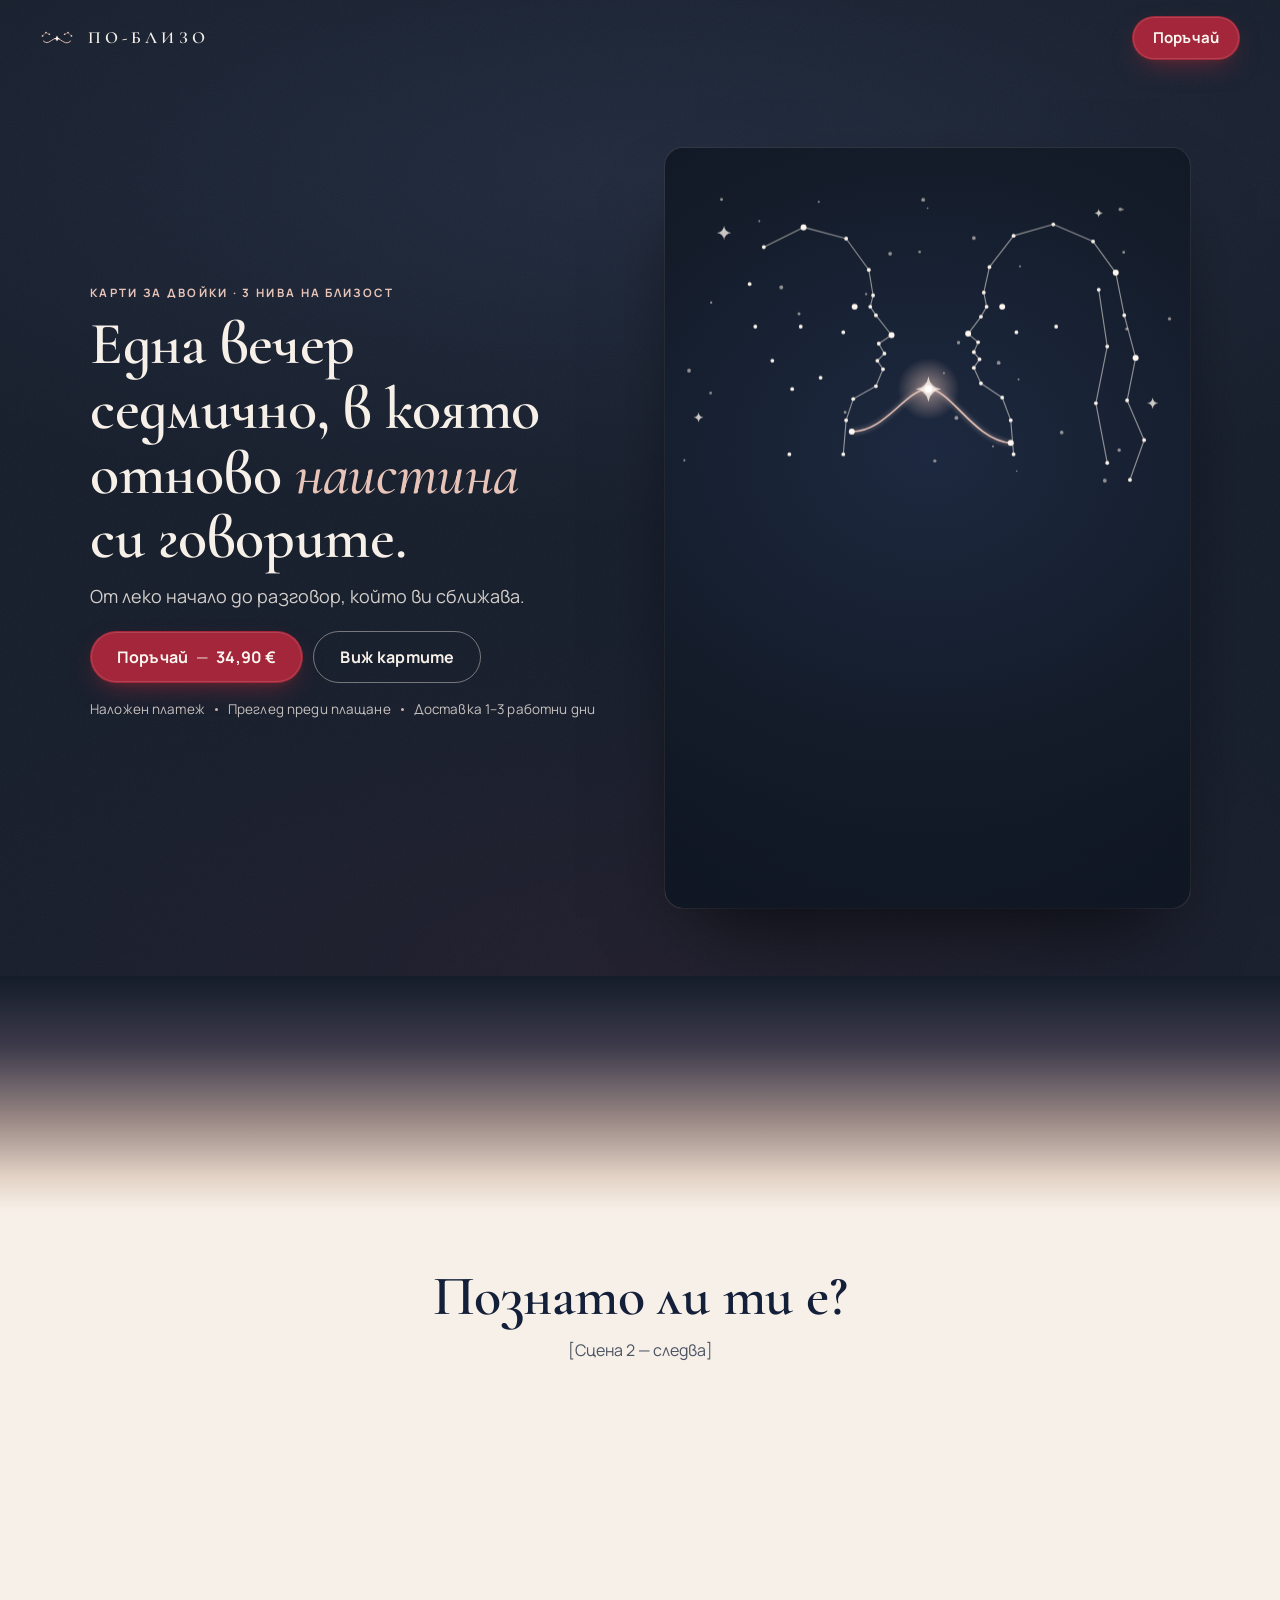
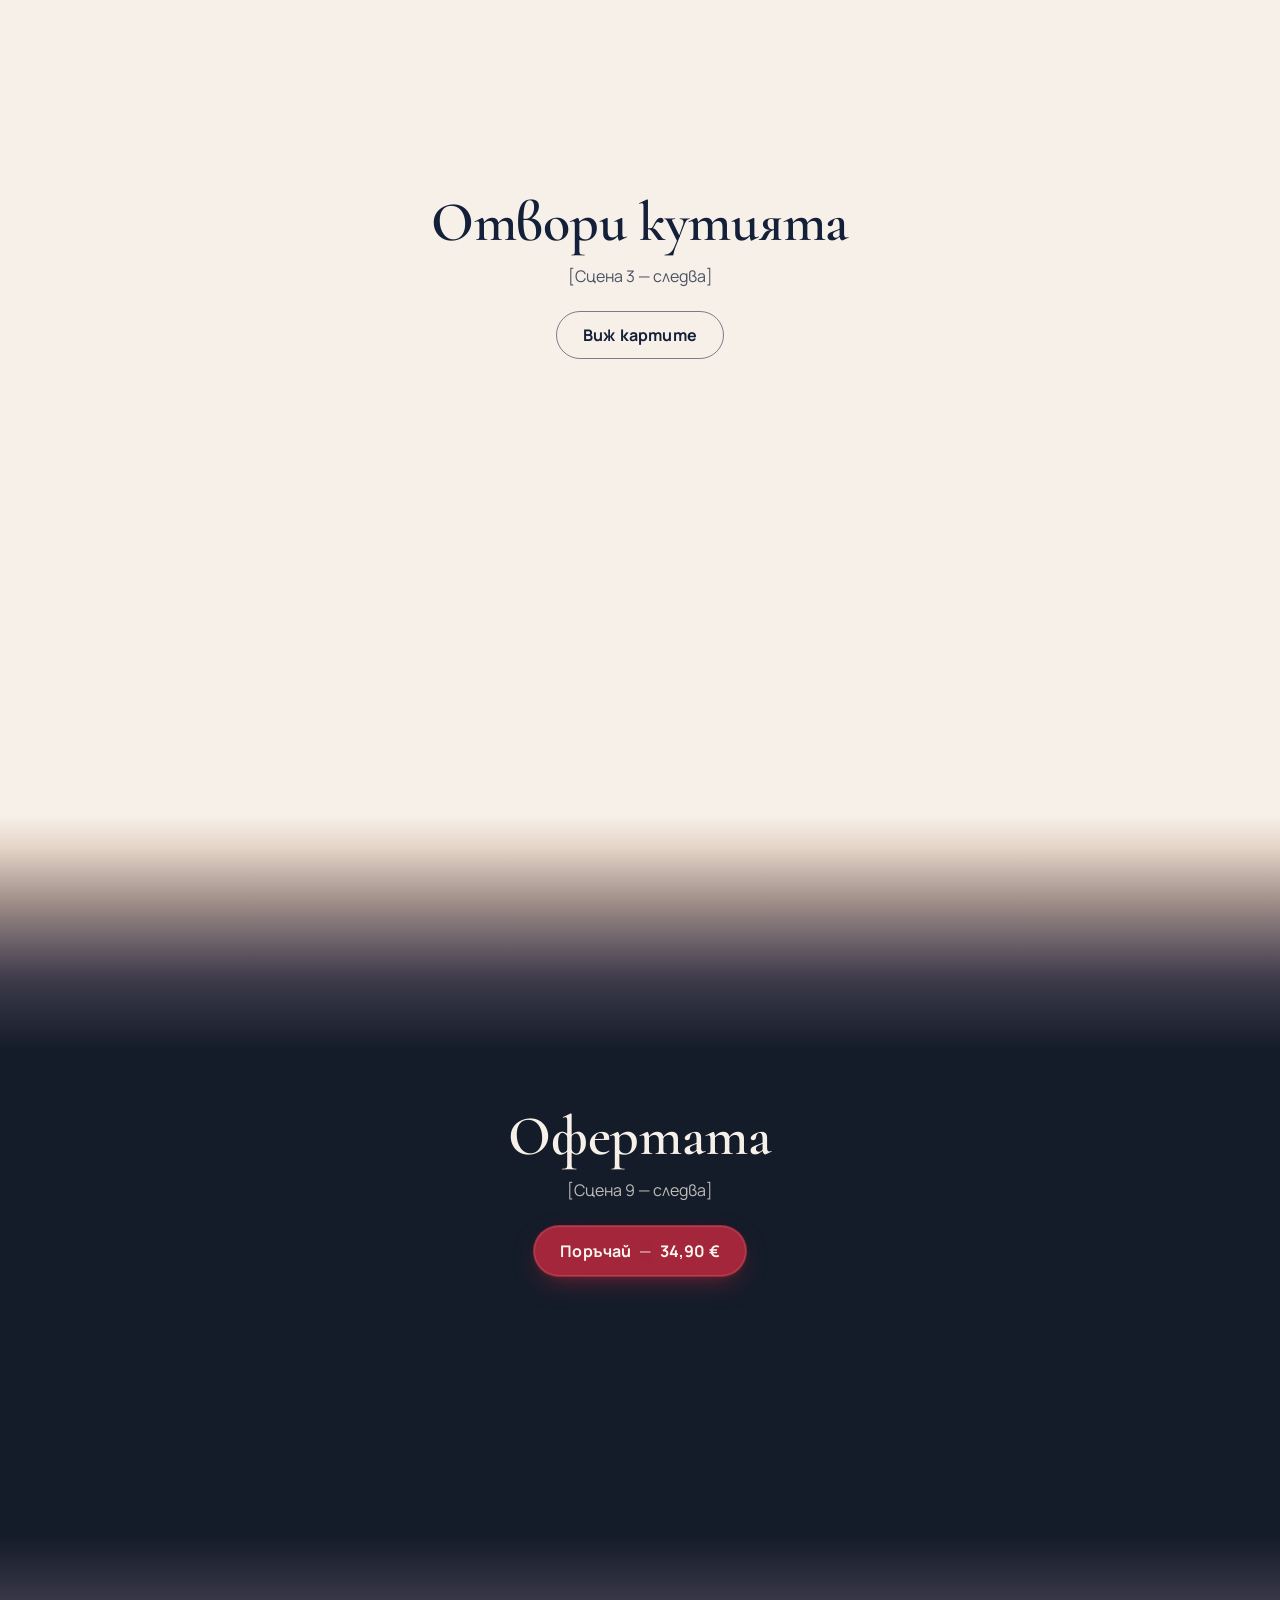
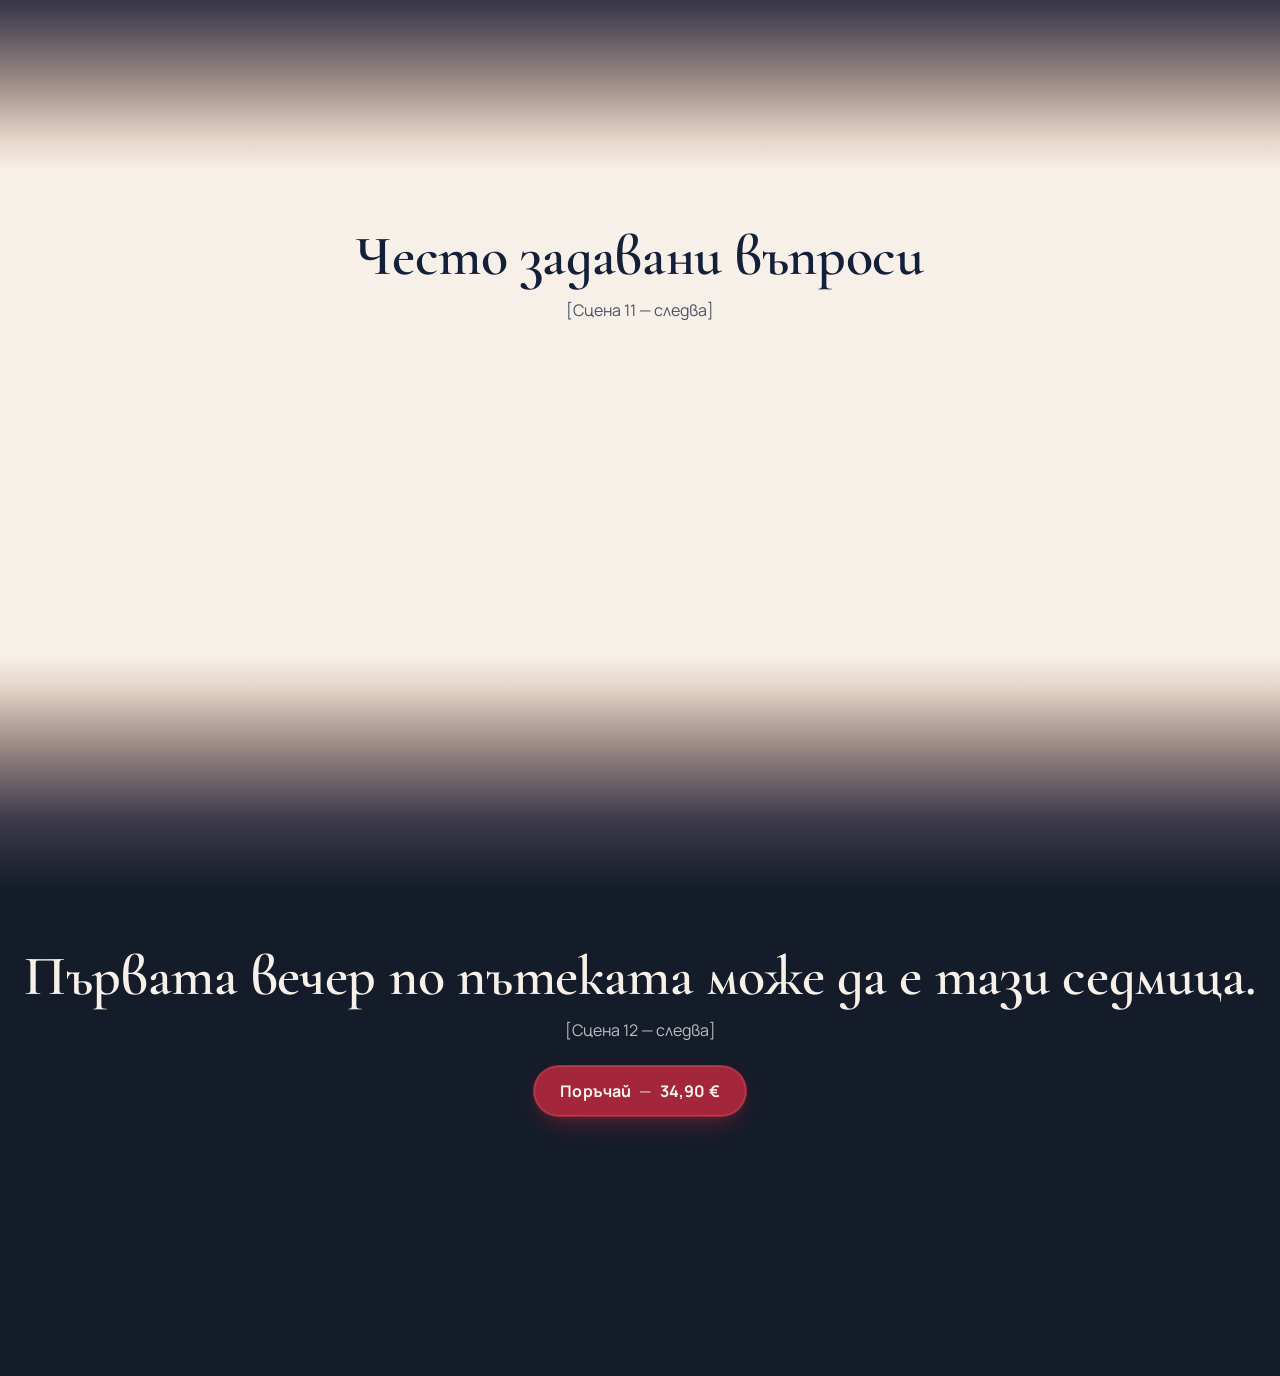
==== commit 044aa124: "Dark sections only for CTA scenes; dusk gradient transitions; outline secondary buttons - Hero, offe" ====
--- a/po-blizo/index.html
+++ b/po-blizo/index.html
@@ -5,7 +5,7 @@
 <meta name="viewport" content="width=device-width,initial-scale=1,viewport-fit=cover">
 <title>ПО-БЛИЗО — карти за двойки · 3 нива на близост</title>
 <meta name="description" content="ПО-БЛИЗО е тесте от 52 карти за двойки: една вечер седмично, 3 карти по „Пътеката на спомена“ и разговор, който ви сближава. Наложен платеж с преглед.">
-<meta name="theme-color" content="#142039">
+<meta name="theme-color" content="#141C2A">
 <link rel="canonical" href="[ДОМЕЙН]/">
 
 <meta property="og:type" content="product">
@@ -119,7 +119,7 @@
 <main id="main">
 
   <!-- ============ 1 · HERO ============ -->
-  <section class="hero" id="nachalo" aria-labelledby="hero-title">
+  <section class="hero" id="nachalo" data-theme="dark" aria-labelledby="hero-title">
     <div class="hero-inner">
 
       <div class="hero-visual">
@@ -153,10 +153,33 @@
     </div>
   </section>
 
-  <!-- ============ 2 · „Познато ли ти е?“ — следва в следващата стъпка ============ -->
-  <section class="sec-next" id="poznato" aria-labelledby="poznato-title">
-    <h2 id="poznato-title">Познато ли ти е?</h2>
-    <p>[Сцена 2 — в следващата стъпка]</p>
+  <!-- Временни секции: показват ритъма светло/тъмно. Съдържанието идва в следващите стъпки. -->
+  <section class="sec sec-stub" id="poznato" data-theme="light" aria-labelledby="poznato-title">
+    <h2 class="sec-title" id="poznato-title">Познато ли ти е?</h2>
+    <p>[Сцена 2 — следва]</p>
+  </section>
+
+  <section class="sec sec-stub" id="kutiyata" data-theme="light" aria-labelledby="kutiyata-title">
+    <h2 class="sec-title" id="kutiyata-title">Отвори кутията</h2>
+    <p>[Сцена 3 — следва]</p>
+    <a class="btn btn--outline" href="#opitai">Виж картите</a>
+  </section>
+
+  <section class="sec sec-stub" id="oferta" data-theme="dark" data-hide-sticky aria-labelledby="oferta-title">
+    <h2 class="sec-title" id="oferta-title">Офертата</h2>
+    <p>[Сцена 9 — следва]</p>
+    <a class="btn btn--primary" href="#oferta" data-checkout="basic">Поръчай <span class="price-sep">—</span> 34,90&nbsp;€</a>
+  </section>
+
+  <section class="sec sec-stub" id="vaprosi" data-theme="light" aria-labelledby="vaprosi-title">
+    <h2 class="sec-title" id="vaprosi-title">Често задавани въпроси</h2>
+    <p>[Сцена 11 — следва]</p>
+  </section>
+
+  <section class="sec sec-stub" id="final" data-theme="dark" data-hide-sticky aria-labelledby="final-title">
+    <h2 class="sec-title" id="final-title">Първата вечер по пътеката може да е тази седмица.</h2>
+    <p>[Сцена 12 — следва]</p>
+    <a class="btn btn--primary" href="#oferta" data-checkout="basic">Поръчай <span class="price-sep">—</span> 34,90&nbsp;€</a>
   </section>
 
 </main>
--- a/po-blizo/css/styles.css
+++ b/po-blizo/css/styles.css
@@ -17,7 +17,9 @@
 :root{
   --ivory:#F7F0E8;      /* основен светъл фон */
   --nude:#D9C4B4;       /* втори фон, детайли, гръб „Първите моменти“ */
-  --navy:#142039;       /* текст, тъмни секции, гръб „Какво се промени“ */
+  --navy:#142039;       /* основен текст на светлите секции */
+  --night:#141C2A;      /* фон на тъмните секции с главния бутон: hero, оферта, финал */
+  --btn-text:#FBF6F0;   /* текст върху черешовия бутон */
   --navy-deep:#0E182C;
   --cherry:#A3263A;     /* САМО действие и ключови думи, гръб „Какво искаме да запазим“ */
   --cherry-hi:#B82E45;
@@ -57,8 +59,8 @@
 .btn:focus-visible{outline:2px solid var(--blush);outline-offset:3px}
 .btn:active{transform:scale(.965)}
 .btn--primary{
-  background:var(--cherry);color:var(--ivory);
-  box-shadow:0 0 0 1px rgba(247,240,232,.14) inset,0 10px 28px -10px rgba(163,38,58,.75);
+  background:var(--cherry);color:var(--btn-text);
+  box-shadow:0 0 0 1px rgba(251,246,240,.14) inset,0 10px 28px -10px rgba(163,38,58,.7),0 3px 10px -4px rgba(120,60,30,.35);
 }
 .btn--primary:hover{background:var(--cherry-hi);box-shadow:0 0 0 1px rgba(247,240,232,.22) inset,0 12px 34px -8px rgba(184,46,69,.85)}
 /* фин светлинен отблясък на всеки ~6 сек. */
@@ -71,6 +73,10 @@
 @keyframes sheen{0%{transform:translateX(-140%) skewX(-18deg)}16%,100%{transform:translateX(330%) skewX(-18deg)}}
 .btn--ghost{background:transparent;color:var(--ivory);border-color:rgba(247,240,232,.42);--btn-h:48px}
 .btn--ghost:hover{background:rgba(247,240,232,.08);border-color:rgba(247,240,232,.7)}
+/* вторичен бутон на светлите секции: само контур, без плътен цвят */
+.btn--outline{background:transparent;color:var(--navy);border:1.5px solid rgba(20,32,57,.55);--btn-h:48px}
+.btn--outline:hover{background:rgba(20,32,57,.05);border-color:var(--navy)}
+.btn--outline:focus-visible{outline-color:var(--navy)}
 .btn--sm{--btn-h:44px;padding:0 20px;font-size:15px}
 .price-sep{opacity:.75;font-weight:500}
 
@@ -91,10 +97,8 @@
 .hero{
   position:relative;min-height:100svh;overflow:hidden;
   background:
-    radial-gradient(120% 60% at 50% 18%,rgba(93,110,152,.20) 0%,rgba(20,32,57,0) 60%),
-    radial-gradient(90% 50% at 50% 100%,rgba(163,38,58,.10) 0%,rgba(20,32,57,0) 70%),
-    var(--navy);
-  color:var(--ivory);
+    radial-gradient(120% 60% at 50% 18%,rgba(93,110,152,.16) 0%,rgba(20,28,42,0) 60%),
+    radial-gradient(90% 50% at 50% 100%,rgba(163,38,58,.08) 0%,rgba(20,28,42,0) 70%);
   padding-bottom:28px;
 }
 /* фина зърнеста текстура */
@@ -108,12 +112,12 @@
 .hero-visual{position:relative;height:min(103vw,460px);margin-top:52px;overflow:hidden}
 .hero-photo{position:absolute;inset:0;width:100%;height:100%;object-fit:cover;object-position:50% 62%;transform-origin:50% 40%}
 .hero-visual::before,.hero-visual::after{content:"";position:absolute;left:0;right:0;z-index:2;pointer-events:none}
-.hero-visual::before{top:0;height:28px;background:linear-gradient(180deg,var(--navy),rgba(20,32,57,0))}
-.hero-visual::after{bottom:0;height:12%;background:linear-gradient(180deg,rgba(20,32,57,0) 0%,var(--navy) 100%)}
+.hero-visual::before{top:0;height:28px;background:linear-gradient(180deg,var(--night),rgba(20,28,42,0))}
+.hero-visual::after{bottom:0;height:12%;background:linear-gradient(180deg,rgba(20,28,42,0) 0%,var(--night) 100%)}
 
 .hero-night{
   position:absolute;inset:0;z-index:1;opacity:0;visibility:hidden;
-  background:radial-gradient(120% 70% at 50% 40%,#1b2a4b 0%,var(--navy) 55%,#0e172b 100%);
+  background:radial-gradient(120% 70% at 50% 40%,#1d2940 0%,var(--night) 55%,#0d131f 100%);
 }
 .intro .hero-night{opacity:1;visibility:visible}
 .hero-sky{position:absolute;left:0;top:7%;width:100%;overflow:visible}
@@ -241,14 +245,33 @@
 @keyframes twinkle{0%,100%{transform:scale(1);opacity:1}50%{transform:scale(.82);opacity:.8}}
 
 /* ============================================================
-   Временна следваща секция (сцена 2 идва в следващата стъпка)
-   ============================================================ */
-.sec-next{
-  position:relative;min-height:90svh;padding:120px var(--gutter) 160px;text-align:center;
-  background:linear-gradient(180deg,var(--navy) 0px,#3b4459 90px,#cbbfb4 200px,var(--ivory) 300px);
-}
-.sec-next h2{font-size:clamp(34px,9vw,56px);margin-top:140px}
-.sec-next p{margin-top:12px;color:#4a5470}
+   Ритъм на секциите: тъмни (с главния бутон) и светли.
+   Смяната светло ↔ тъмно става в преливаща лента в началото на секцията,
+   в която няма текст — така контрастът на текста е винаги ≥ 4.5:1.
+   ============================================================ */
+[data-theme="dark"]{background-color:var(--night);color:var(--ivory)}
+[data-theme="light"]{background-color:var(--ivory);color:var(--navy)}
+:root{--band:clamp(160px,26vh,260px)}
+[data-theme="dark"]+[data-theme="light"],[data-theme="light"]+[data-theme="dark"]{padding-top:calc(var(--band) + 56px)}
+[data-theme="dark"]+[data-theme="light"]::before,[data-theme="light"]+[data-theme="dark"]::before{
+  content:"";position:absolute;left:0;right:0;top:0;height:var(--band);pointer-events:none;
+}
+[data-theme="dark"]+[data-theme="light"]::before{
+  background:linear-gradient(180deg,var(--night) 0%,#5e5c63 45%,#cfc4ba 80%,var(--ivory) 100%);
+  background:linear-gradient(in oklab 180deg,var(--night) 0%,#3d3a4a 30%,#9c8a86 62%,#e3d3c6 86%,var(--ivory) 100%);
+}
+[data-theme="light"]+[data-theme="dark"]::before{
+  background:linear-gradient(180deg,var(--ivory) 0%,#cfc4ba 20%,#5e5c63 55%,var(--night) 100%);
+  background:linear-gradient(in oklab 180deg,var(--ivory) 0%,#e3d3c6 14%,#9c8a86 38%,#3d3a4a 70%,var(--night) 100%);
+}
+
+.sec{position:relative;padding:96px var(--gutter)}
+.sec-title{font-size:clamp(34px,9vw,56px);text-align:center}
+
+/* временно съдържание, докато секциите бъдат изградени */
+.sec-stub{min-height:80svh;text-align:center}
+.sec-stub p{margin-top:12px;opacity:.75}
+.sec-stub .btn{margin-top:22px}
 
 /* ============================================================
    Лепкава лента „Поръчай“ (само телефон)
@@ -277,7 +300,7 @@
   .hero-inner{display:grid;grid-template-columns:1.05fr 1fr;align-items:center;gap:24px;padding:96px 40px 40px;width:100%}
   .hero-visual{order:2;height:min(calc(100vh - 140px),760px);aspect-ratio:1122/1402;justify-self:end;width:auto;max-width:100%;border-radius:18px;box-shadow:0 40px 80px -30px rgba(0,0,0,.7),0 0 0 1px rgba(230,207,160,.08)}
   .hero-visual::before{display:none}
-  .hero-visual::after{height:18%;background:linear-gradient(180deg,rgba(20,32,57,0),rgba(20,32,57,.35))}
+  .hero-visual::after{height:18%;background:linear-gradient(180deg,rgba(20,28,42,0),rgba(20,28,42,.35))}
   .hero-copy{order:1;text-align:left;padding:0;margin:0!important}
   .hero-ctas{flex-direction:row;justify-content:flex-start;margin-left:0;max-width:none}
   .hero-sub{font-size:18px}
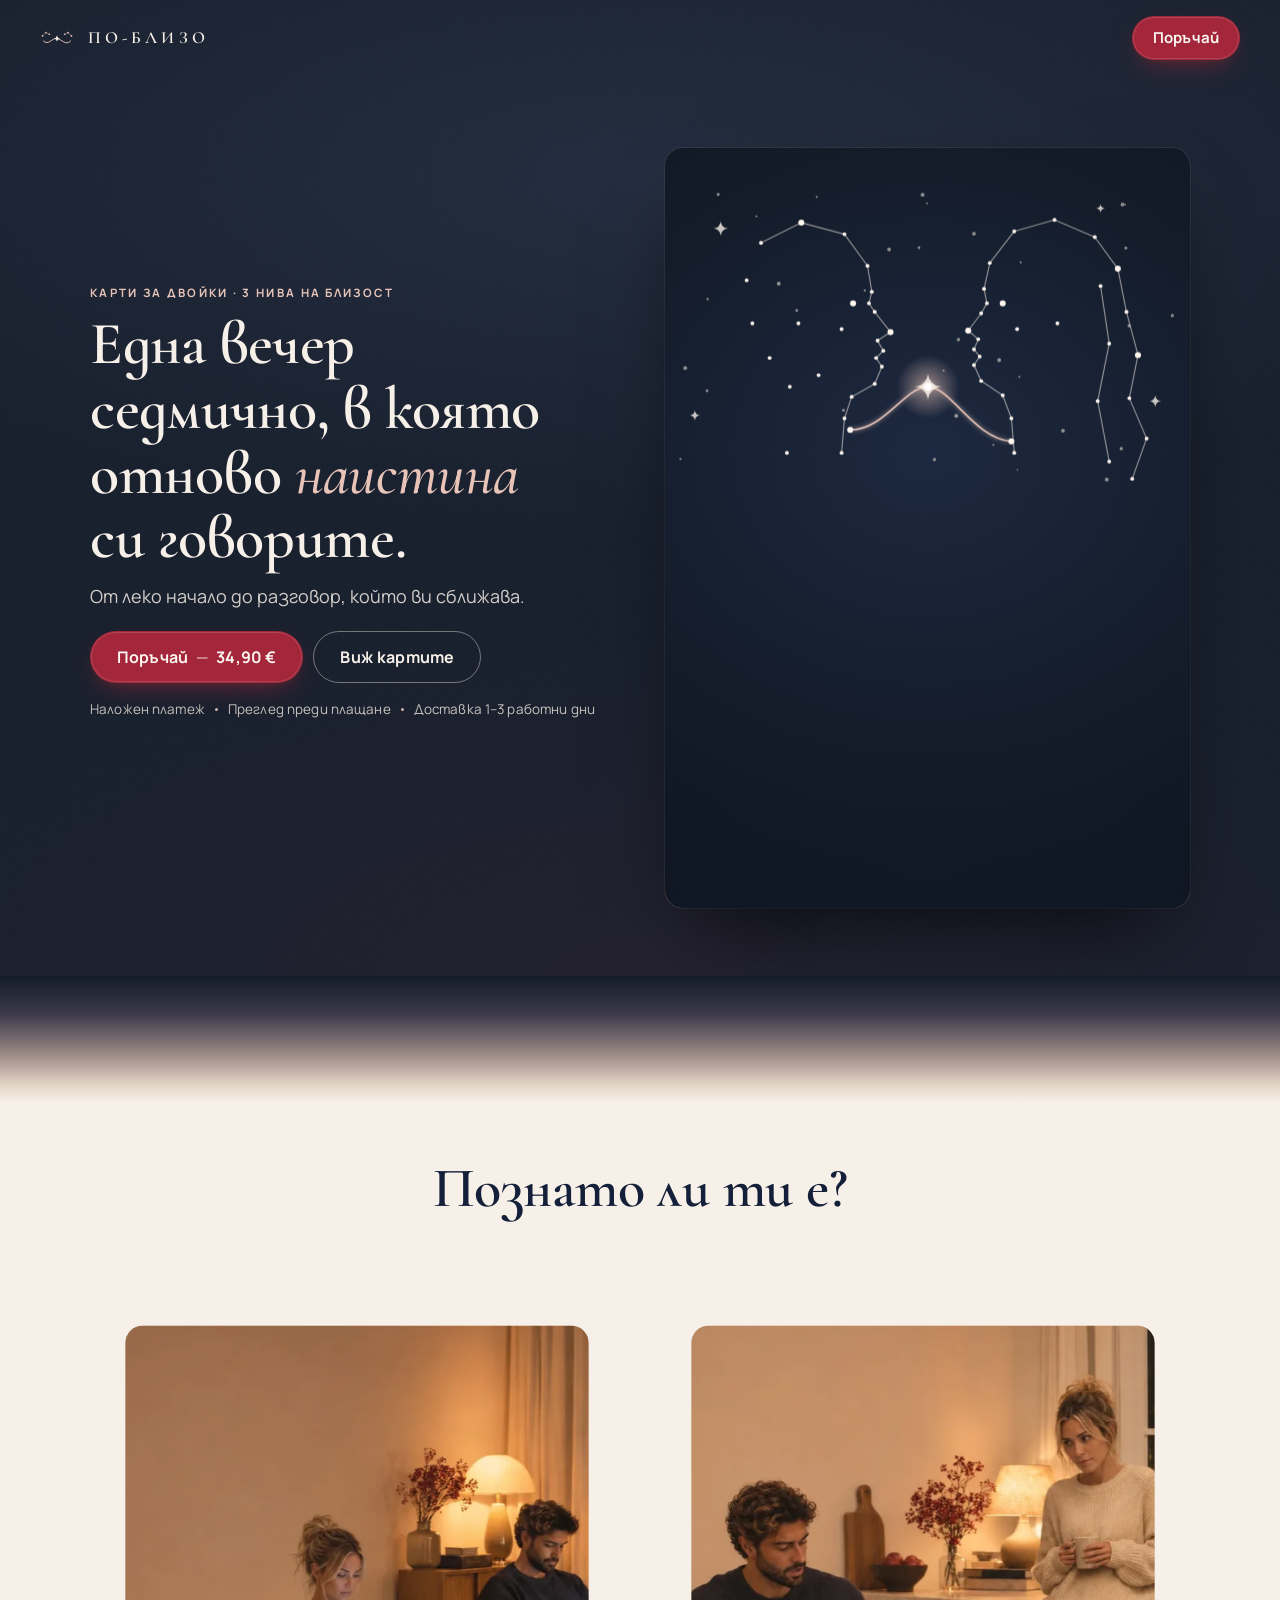
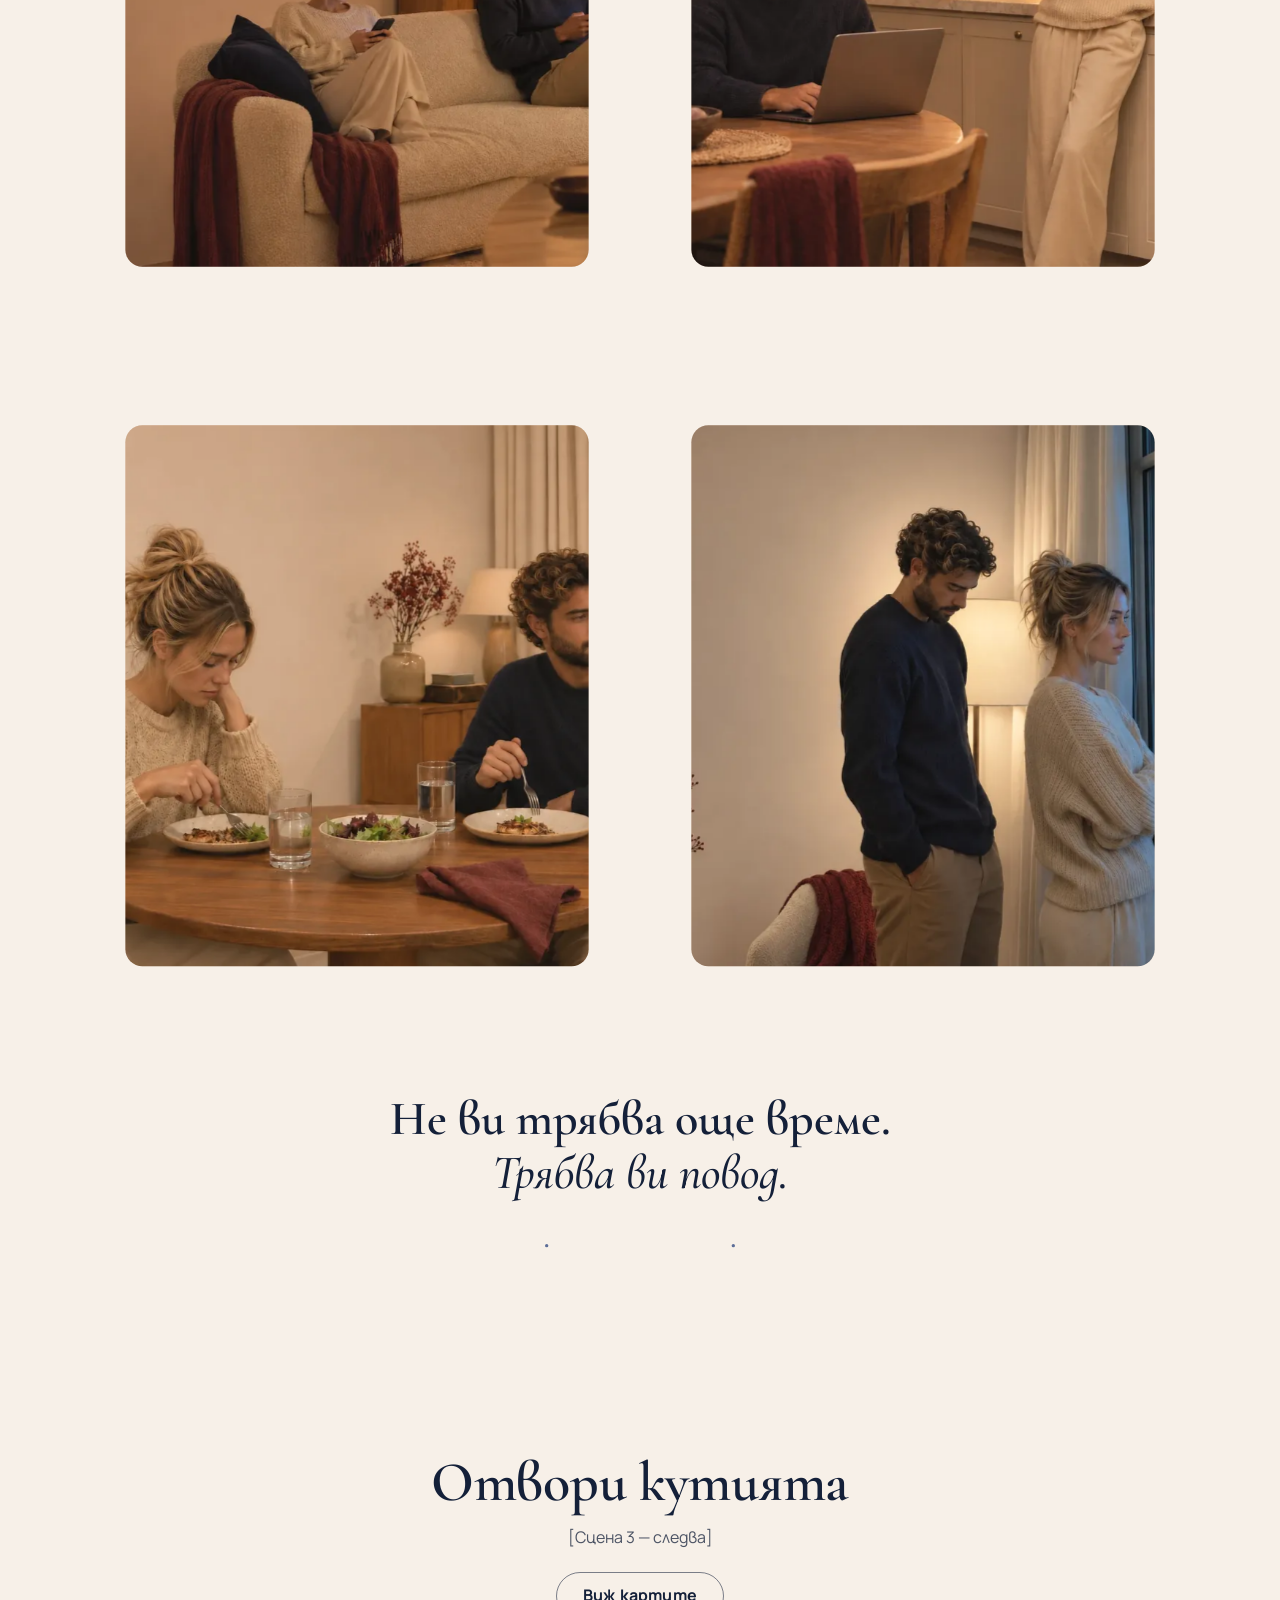
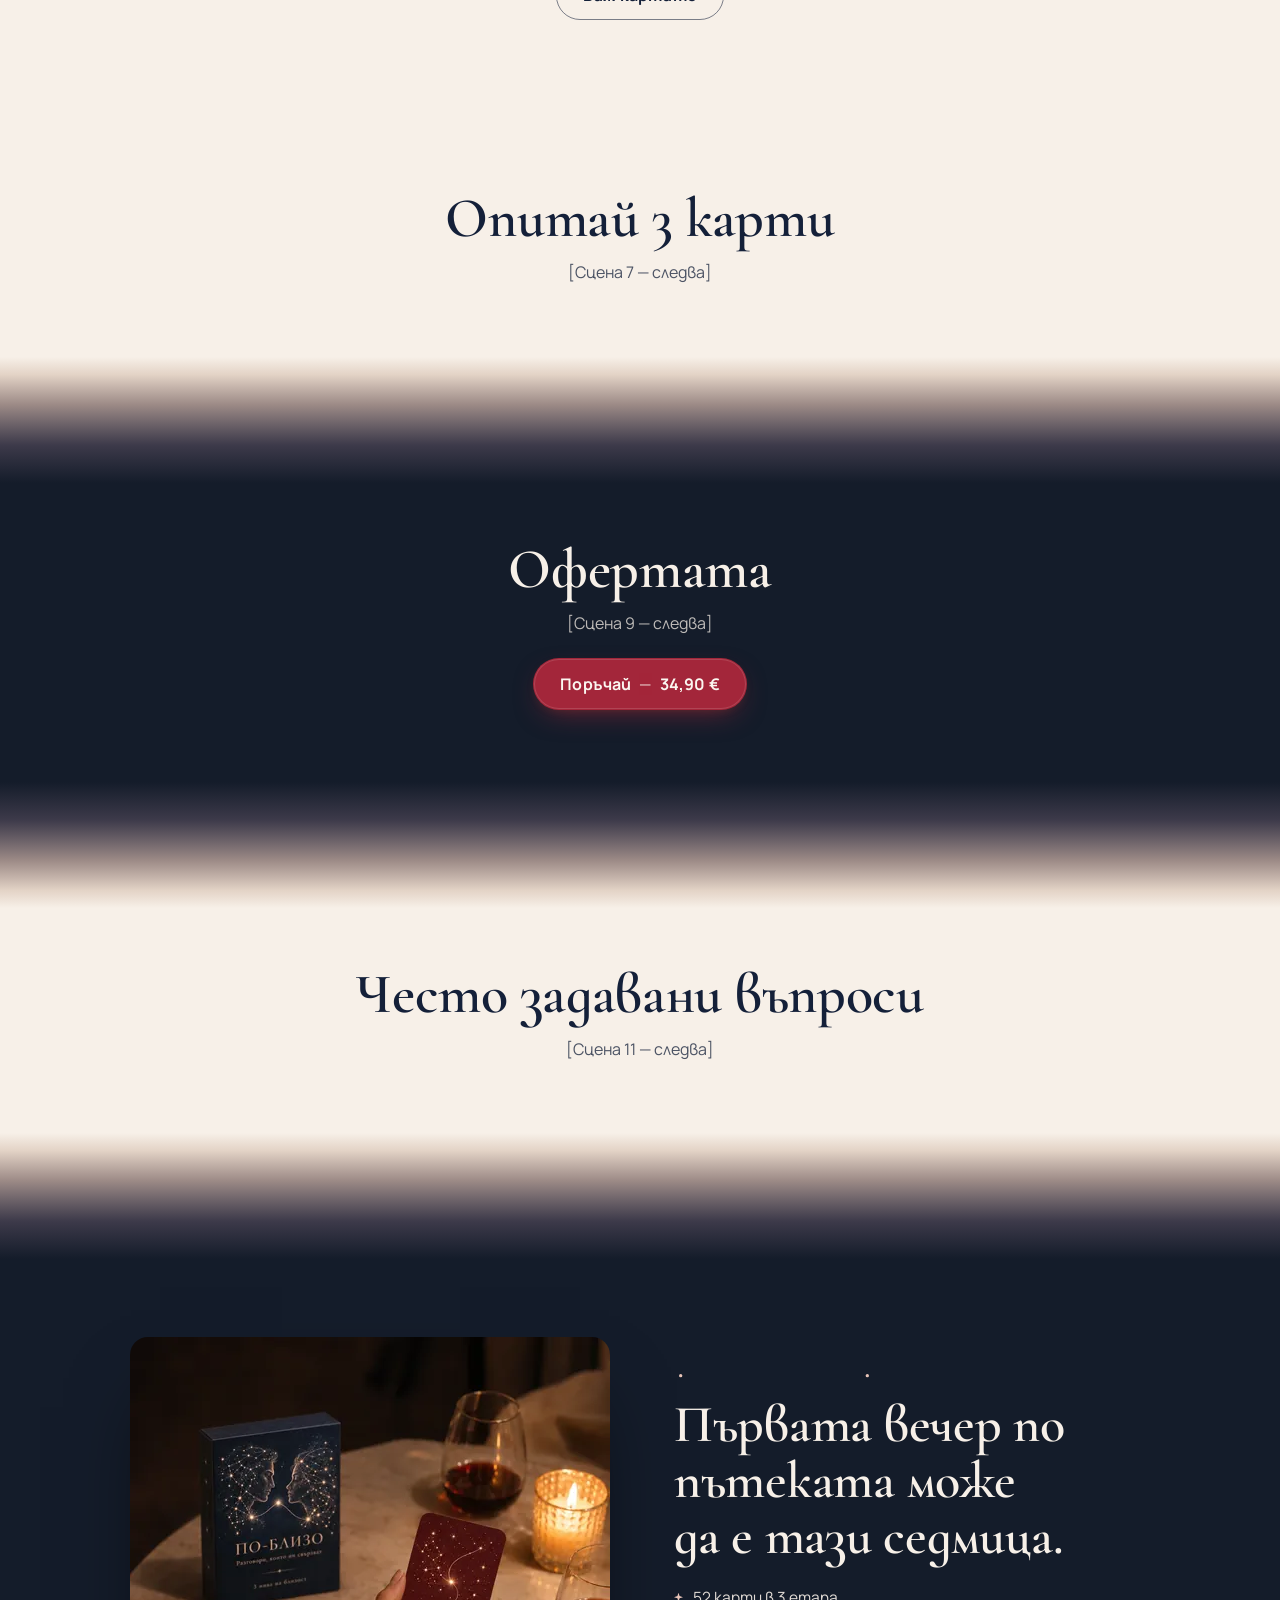
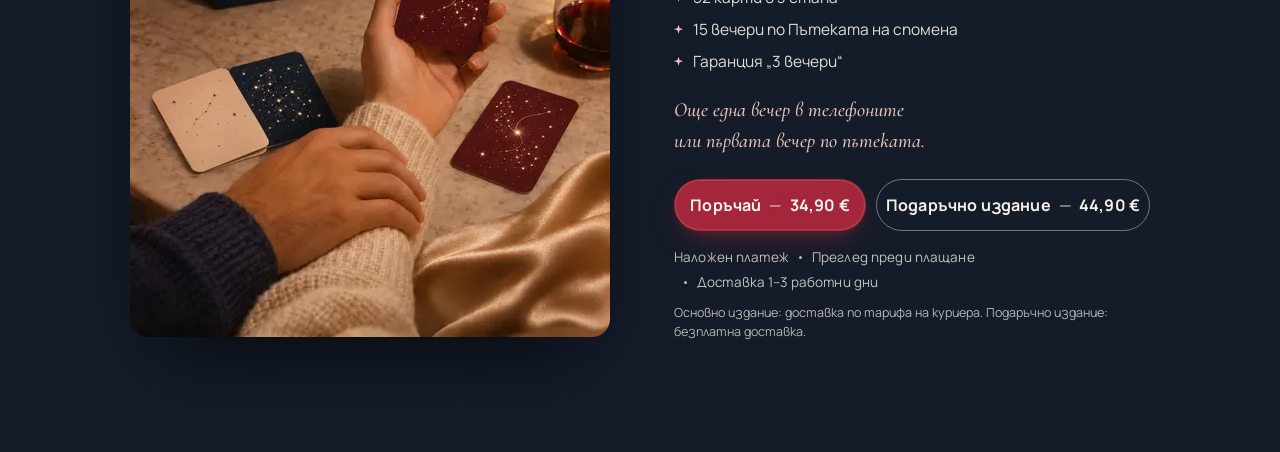
==== commit d16cff4d: "Build pain-point section and final CTA with lifestyle photos; QA fixes - Section 2: four scenes with" ====
--- a/po-blizo/index.html
+++ b/po-blizo/index.html
@@ -124,8 +124,8 @@
 
       <div class="hero-visual">
         <img class="hero-photo"
-             src="img/box-hero-780.webp"
-             srcset="img/box-hero-480.webp 480w, img/box-hero-780.webp 780w, img/box-hero-1122.webp 1122w"
+             src="img/box-hero-800.webp"
+             srcset="img/box-hero-480.webp 480w, img/box-hero-800.webp 800w, img/box-hero-1122.webp 1122w"
              sizes="(min-width: 900px) 44vw, 100vw"
              width="1122" height="1402" fetchpriority="high" decoding="async"
              alt="Кутията ПО-БЛИЗО с два профила от съзвездия, свързани със светла нишка, и трите тестета карти — I · Първите моменти, II · Какво се промени, III · Какво искаме да запазим — на мраморна маса във вечерна светлина">
@@ -154,9 +154,59 @@
   </section>
 
   <!-- Временни секции: показват ритъма светло/тъмно. Съдържанието идва в следващите стъпки. -->
-  <section class="sec sec-stub" id="poznato" data-theme="light" aria-labelledby="poznato-title">
+  <!-- ============ 2 · „Познато ли ти е?“ ============ -->
+  <section class="sec pains" id="poznato" data-theme="light" aria-labelledby="poznato-title">
     <h2 class="sec-title" id="poznato-title">Познато ли ти е?</h2>
-    <p>[Сцена 2 — следва]</p>
+    <ol class="pain-list">
+      <li class="pain">
+        <figure class="pain-fig">
+          <div class="pain-media"><img class="pain-img" src="img/scene-1-sofa-800.webp" srcset="img/scene-1-sofa-480.webp 480w, img/scene-1-sofa-800.webp 800w, img/scene-1-sofa-1122.webp 1122w" sizes="(min-width: 900px) 540px, 100vw" width="1122" height="1402" loading="lazy" decoding="async" alt="Жена и мъж седят в двата края на светъл диван вечер и всеки гледа в своя телефон"></div>
+          <figcaption class="pain-cap">
+            <span class="pain-n" aria-hidden="true">01</span>
+            <h3 class="pain-title">Вечерта е в телефоните.</h3>
+            <p class="pain-text">Седите заедно, но всеки е в своя екран.</p>
+          </figcaption>
+        </figure>
+      </li>
+      <li class="pain">
+        <figure class="pain-fig">
+          <div class="pain-media"><img class="pain-img" src="img/scene-2-kitchen-800.webp" srcset="img/scene-2-kitchen-480.webp 480w, img/scene-2-kitchen-800.webp 800w, img/scene-2-kitchen-1122.webp 1122w" sizes="(min-width: 900px) 540px, 100vw" width="1122" height="1402" loading="lazy" decoding="async" alt="Мъж работи на лаптоп на кухненската маса, а жена стои до плота с чаша в ръка и го гледа"></div>
+          <figcaption class="pain-cap">
+            <span class="pain-n" aria-hidden="true">02</span>
+            <h3 class="pain-title">„Как мина денят?“ — „Добре.“</h3>
+            <p class="pain-text">И разговорът свършва дотук.</p>
+          </figcaption>
+        </figure>
+      </li>
+      <li class="pain">
+        <figure class="pain-fig">
+          <div class="pain-media"><img class="pain-img" src="img/scene-3-dinner-800.webp" srcset="img/scene-3-dinner-480.webp 480w, img/scene-3-dinner-800.webp 800w, img/scene-3-dinner-1050.webp 1050w" sizes="(min-width: 900px) 540px, 100vw" width="1050" height="1312" loading="lazy" decoding="async" alt="Жена и мъж вечерят мълчаливо на кръгла дървена маса — тя гледа в чинията, той гледа встрани"></div>
+          <figcaption class="pain-cap">
+            <span class="pain-n" aria-hidden="true">03</span>
+            <h3 class="pain-title">Вечеря в тишина.</h3>
+            <p class="pain-text">На една маса, но всеки е в мислите си.</p>
+          </figcaption>
+        </figure>
+      </li>
+      <li class="pain">
+        <figure class="pain-fig">
+          <div class="pain-media"><img class="pain-img" src="img/scene-4-window-800.webp" srcset="img/scene-4-window-480.webp 480w, img/scene-4-window-800.webp 800w, img/scene-4-window-1122.webp 1122w" sizes="(min-width: 900px) 540px, 100vw" width="1122" height="1402" loading="lazy" decoding="async" alt="Мъж и жена стоят един до друг до прозореца с нощния град, но гледат в различни посоки"></div>
+          <figcaption class="pain-cap">
+            <span class="pain-n" aria-hidden="true">04</span>
+            <h3 class="pain-title">Един до друг, но далеч.</h3>
+            <p class="pain-text">Кога за последно говорихте за мечти?</p>
+          </figcaption>
+        </figure>
+      </li>
+    </ol>
+    <div class="pain-close">
+      <p>Не ви трябва още време.<br><em>Трябва ви повод.</em></p>
+      <svg class="close-thread" viewBox="0 0 240 40" aria-hidden="true">
+        <path class="ct-line" pathLength="1" d="M8 32C60 32 92 10 120 10C148 10 180 32 232 32"/>
+        <circle class="ct-dot" cx="8" cy="32" r="2"/><circle class="ct-dot" cx="232" cy="32" r="2"/>
+        <path class="ct-star" d="M120 3Q121 9 127 10Q121 11 120 17Q119 11 113 10Q119 9 120 3Z"/>
+      </svg>
+    </div>
   </section>
 
   <section class="sec sec-stub" id="kutiyata" data-theme="light" aria-labelledby="kutiyata-title">
@@ -165,6 +215,11 @@
     <a class="btn btn--outline" href="#opitai">Виж картите</a>
   </section>
 
+  <section class="sec sec-stub" id="opitai" data-theme="light" aria-labelledby="opitai-title">
+    <h2 class="sec-title" id="opitai-title">Опитай 3 карти</h2>
+    <p>[Сцена 7 — следва]</p>
+  </section>
+
   <section class="sec sec-stub" id="oferta" data-theme="dark" data-hide-sticky aria-labelledby="oferta-title">
     <h2 class="sec-title" id="oferta-title">Офертата</h2>
     <p>[Сцена 9 — следва]</p>
@@ -176,10 +231,39 @@
     <p>[Сцена 11 — следва]</p>
   </section>
 
-  <section class="sec sec-stub" id="final" data-theme="dark" data-hide-sticky aria-labelledby="final-title">
-    <h2 class="sec-title" id="final-title">Първата вечер по пътеката може да е тази седмица.</h2>
-    <p>[Сцена 12 — следва]</p>
-    <a class="btn btn--primary" href="#oferta" data-checkout="basic">Поръчай <span class="price-sep">—</span> 34,90&nbsp;€</a>
+  <!-- ============ 12 · Финален призив ============ -->
+  <section class="sec final" id="final" data-theme="dark" data-hide-sticky aria-labelledby="final-title">
+    <div class="final-inner">
+      <figure class="final-photo">
+        <img src="img/scene-5-evening-800.webp" srcset="img/scene-5-evening-480.webp 480w, img/scene-5-evening-800.webp 800w, img/scene-5-evening-1122.webp 1122w"
+             sizes="(min-width: 900px) 480px, 100vw" width="1122" height="1402" loading="lazy" decoding="async"
+             alt="Две ръце върху мраморна маса до кутията ПО-БЛИЗО и карти от трите етапа, до тях свещ и две чаши вино">
+      </figure>
+      <div class="final-copy">
+        <svg class="final-thread" viewBox="0 0 240 40" aria-hidden="true">
+          <path class="ct-line" pathLength="1" d="M8 32C60 32 92 10 120 10C148 10 180 32 232 32"/>
+          <circle class="ct-dot" cx="8" cy="32" r="2"/><circle class="ct-dot" cx="232" cy="32" r="2"/>
+          <path class="ct-star" d="M120 3Q121 9 127 10Q121 11 120 17Q119 11 113 10Q119 9 120 3Z"/>
+        </svg>
+        <h2 class="final-title" id="final-title">Първата вечер по пътеката може да е тази седмица.</h2>
+        <ul class="final-list">
+          <li>52 карти в 3 етапа</li>
+          <li>15 вечери по Пътеката на спомена</li>
+          <li>Гаранция „3 вечери“</li>
+        </ul>
+        <p class="final-warn">Още една вечер в телефоните или първата вечер по пътеката.</p>
+        <div class="final-ctas">
+          <a class="btn btn--primary" href="#oferta" data-checkout="basic">Поръчай <span class="price-sep">—</span> 34,90&nbsp;€</a>
+          <a class="btn btn--ghost" href="#oferta" data-checkout="gift">Подаръчно издание <span class="price-sep">—</span> 44,90&nbsp;€</a>
+        </div>
+        <ul class="trust" aria-label="Плащане и доставка">
+          <li>Наложен платеж</li>
+          <li>Преглед преди плащане</li>
+          <li>Доставка 1–3 работни дни</li>
+        </ul>
+        <p class="final-ship">Основно издание: доставка по тарифа на куриера. Подаръчно издание: безплатна доставка.</p>
+      </div>
+    </div>
   </section>
 
 </main>
--- a/po-blizo/css/styles.css
+++ b/po-blizo/css/styles.css
@@ -251,7 +251,7 @@
    ============================================================ */
 [data-theme="dark"]{background-color:var(--night);color:var(--ivory)}
 [data-theme="light"]{background-color:var(--ivory);color:var(--navy)}
-:root{--band:clamp(160px,26vh,260px)}
+:root{--band:clamp(96px,14vh,150px)}
 [data-theme="dark"]+[data-theme="light"],[data-theme="light"]+[data-theme="dark"]{padding-top:calc(var(--band) + 56px)}
 [data-theme="dark"]+[data-theme="light"]::before,[data-theme="light"]+[data-theme="dark"]::before{
   content:"";position:absolute;left:0;right:0;top:0;height:var(--band);pointer-events:none;
@@ -268,8 +268,55 @@
 .sec{position:relative;padding:96px var(--gutter)}
 .sec-title{font-size:clamp(34px,9vw,56px);text-align:center}
 
+/* ============================================================
+   2 · „Познато ли ти е?“
+   ============================================================ */
+.pains{padding-left:0;padding-right:0}
+.pains .sec-title{padding:0 var(--gutter);margin-bottom:28px}
+.pain-list{list-style:none;margin:0 auto;padding:0;display:grid;gap:22px;max-width:1180px}
+.pain-fig{position:relative;margin:0}
+.pain-media{position:relative;overflow:hidden;aspect-ratio:4/5;background:#e9d9c9}
+.pain-img{width:100%;height:100%;object-fit:cover;transform-origin:50% 60%}
+/* текстът е в празната горна лява трета на снимката */
+.pain-cap{position:absolute;left:0;top:0;width:66%;padding:18px var(--gutter) 0;color:var(--navy)}
+/* сцена 4: главата на мъжа започва по-рано — по-тесен текст */
+.pain:nth-child(4) .pain-cap{width:47%}
+.pain-n{display:block;font-family:var(--f-text);font-weight:700;font-size:11.5px;letter-spacing:.2em;color:rgba(20,32,57,.62)}
+.pain-title{font-size:clamp(24px,6.3vw,34px);margin-top:6px;text-wrap:balance}
+.pain-text{margin-top:8px;font-size:14.5px;line-height:1.45;color:#2a3450;max-width:24ch}
+
+.pain-close{text-align:center;padding:64px var(--gutter) 8px}
+.pain-close p{font-family:var(--f-display);font-weight:600;font-size:clamp(30px,8vw,48px);line-height:1.12}
+.pain-close em{font-style:italic;font-weight:500}
+.close-thread,.final-thread{width:200px;height:auto;margin:18px auto 0;overflow:visible}
+.ct-line{fill:none;stroke:var(--star);stroke-width:1.2;stroke-linecap:round;stroke-dasharray:1;stroke-dashoffset:0}
+.ct-dot{fill:var(--star)}
+.ct-star{fill:var(--navy);transform-box:fill-box;transform-origin:center}
+
+/* ============================================================
+   12 · Финален призив
+   ============================================================ */
+.final{padding-left:0;padding-right:0;padding-bottom:110px}
+.final-inner{max-width:1100px;margin:0 auto}
+.final-photo{margin:0;position:relative;aspect-ratio:4/5;overflow:hidden}
+.final-photo img{width:100%;height:100%;object-fit:cover}
+.final-photo::after{content:"";position:absolute;inset:auto 0 0 0;height:22%;background:linear-gradient(180deg,rgba(20,28,42,0),var(--night))}
+.final-copy{position:relative;text-align:center;padding:4px var(--gutter) 0}
+.final-thread .ct-line{stroke:var(--blush)}
+.final-thread .ct-dot{fill:var(--blush)}
+.final-thread .ct-star{fill:#fff6ee}
+.final-title{font-size:clamp(30px,8vw,52px);margin-top:14px;text-wrap:balance}
+.final-list{list-style:none;padding:0;margin:20px auto 0;display:grid;gap:8px;justify-content:center;text-align:left;font-size:15.5px;color:rgba(247,240,232,.9)}
+.final-list li{display:flex;align-items:center;gap:10px}
+.final-list li::before{content:"";width:9px;height:9px;flex:none;background:var(--blush);clip-path:polygon(50% 0,62% 38%,100% 50%,62% 62%,50% 100%,38% 62%,0 50%,38% 38%)}
+.final-warn{margin-top:22px;font-family:var(--f-display);font-style:italic;font-weight:500;font-size:20px;color:var(--blush);text-wrap:balance}
+.final-ctas{display:flex;flex-direction:column;gap:10px;max-width:360px;margin:22px auto 0}
+.final-ctas .btn{white-space:nowrap}
+.final{padding-top:var(--band)!important}
+.final-ship{margin-top:10px;font-size:12.5px;color:rgba(247,240,232,.72)}
+
 /* временно съдържание, докато секциите бъдат изградени */
-.sec-stub{min-height:80svh;text-align:center}
+.sec-stub{text-align:center;padding-bottom:72px}
 .sec-stub p{margin-top:12px;opacity:.75}
 .sec-stub .btn{margin-top:22px}
 
@@ -306,6 +353,19 @@
   .hero-sub{font-size:18px}
   .trust{justify-content:flex-start;font-size:13.5px}
   .sticky-cta{display:none}
+  .pains .sec-title{margin-bottom:44px}
+  .pain-list{grid-template-columns:1fr 1fr;gap:32px;padding:0 40px}
+  .pain-media{border-radius:16px}
+  .pain-cap{padding:30px 30px 0;width:62%}
+  .final{padding-top:calc(var(--band) + 72px)!important}
+  .final-inner{display:grid;grid-template-columns:minmax(0,480px) minmax(0,1fr);gap:64px;align-items:center;padding:0 40px}
+  .final-photo{border-radius:18px;box-shadow:0 40px 80px -30px rgba(0,0,0,.7)}
+  .final-photo::after{display:none}
+  .final-copy{text-align:left;padding:0}
+  .final-thread{margin-left:0}
+  .final-list{justify-content:start}
+  .final-ctas{flex-direction:row;max-width:none;margin-left:0}
+  .final .trust{justify-content:flex-start}
 }
 
 /* ============================================================
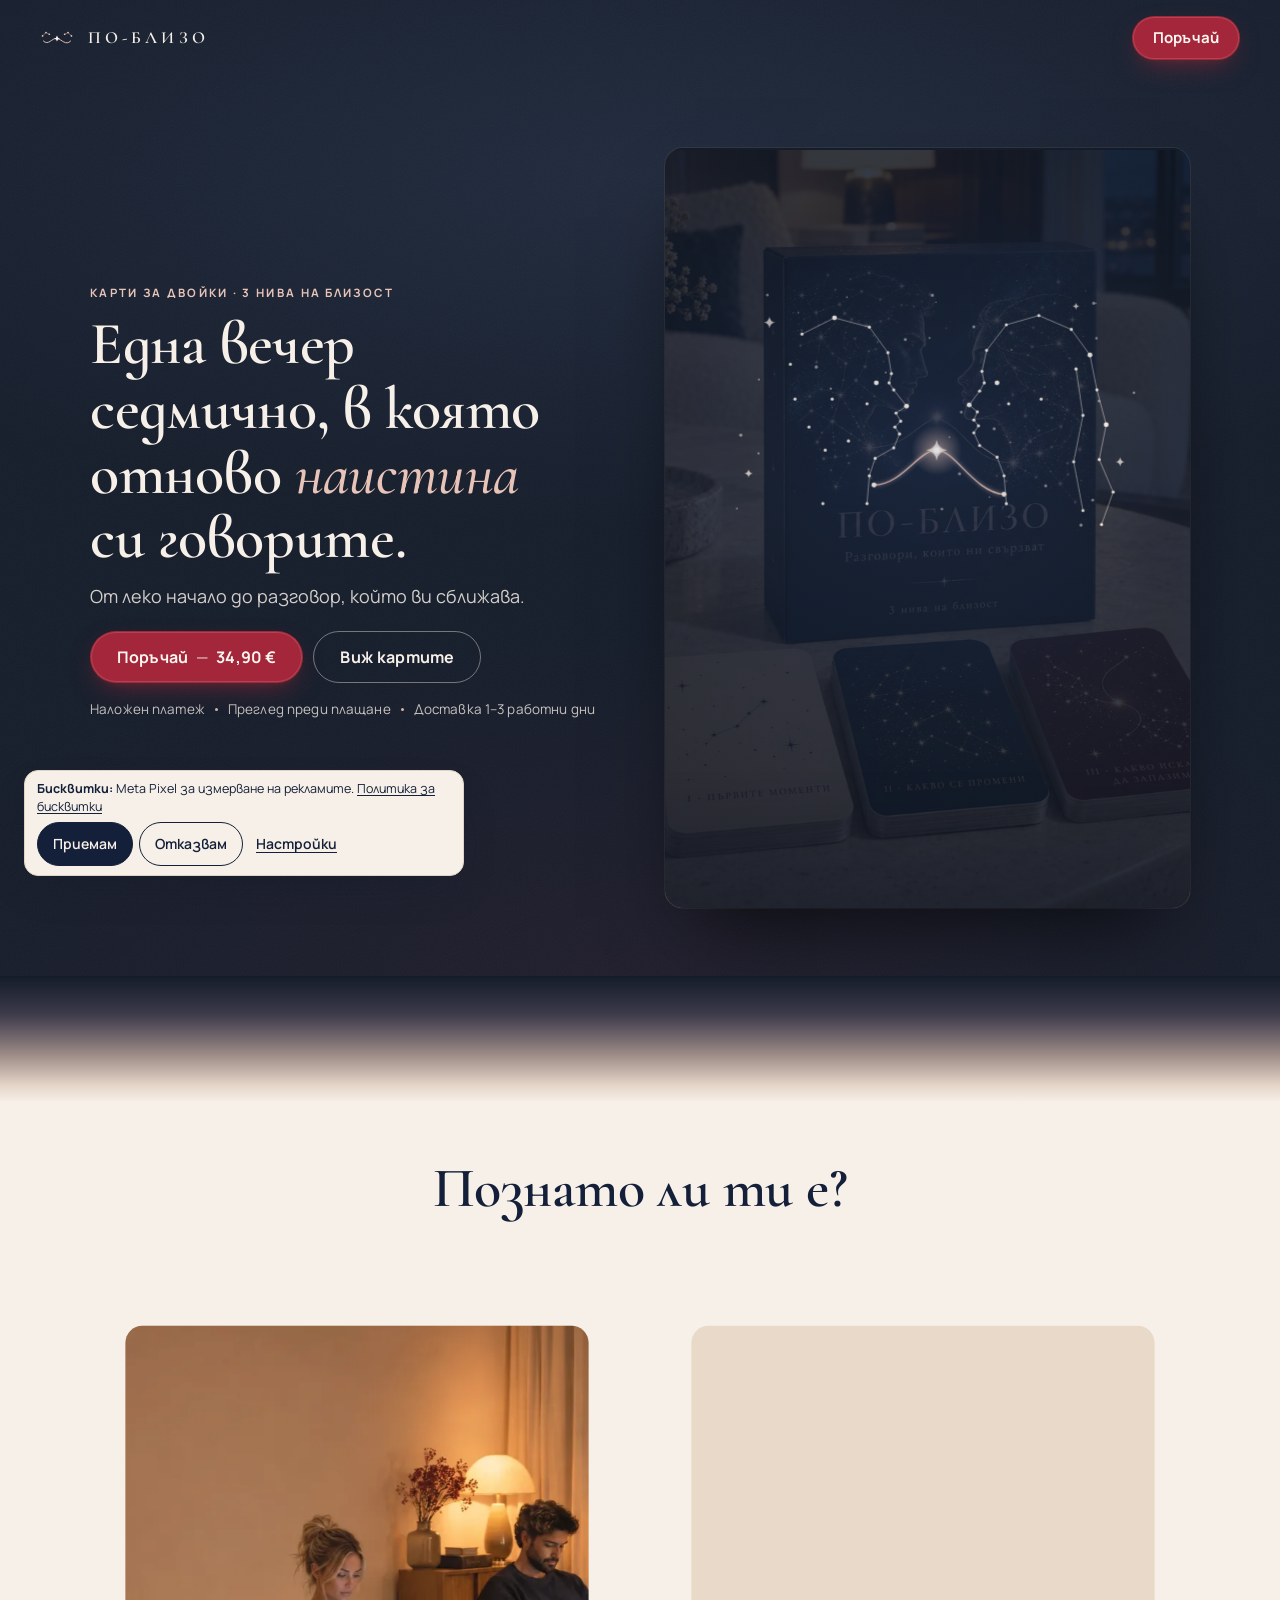
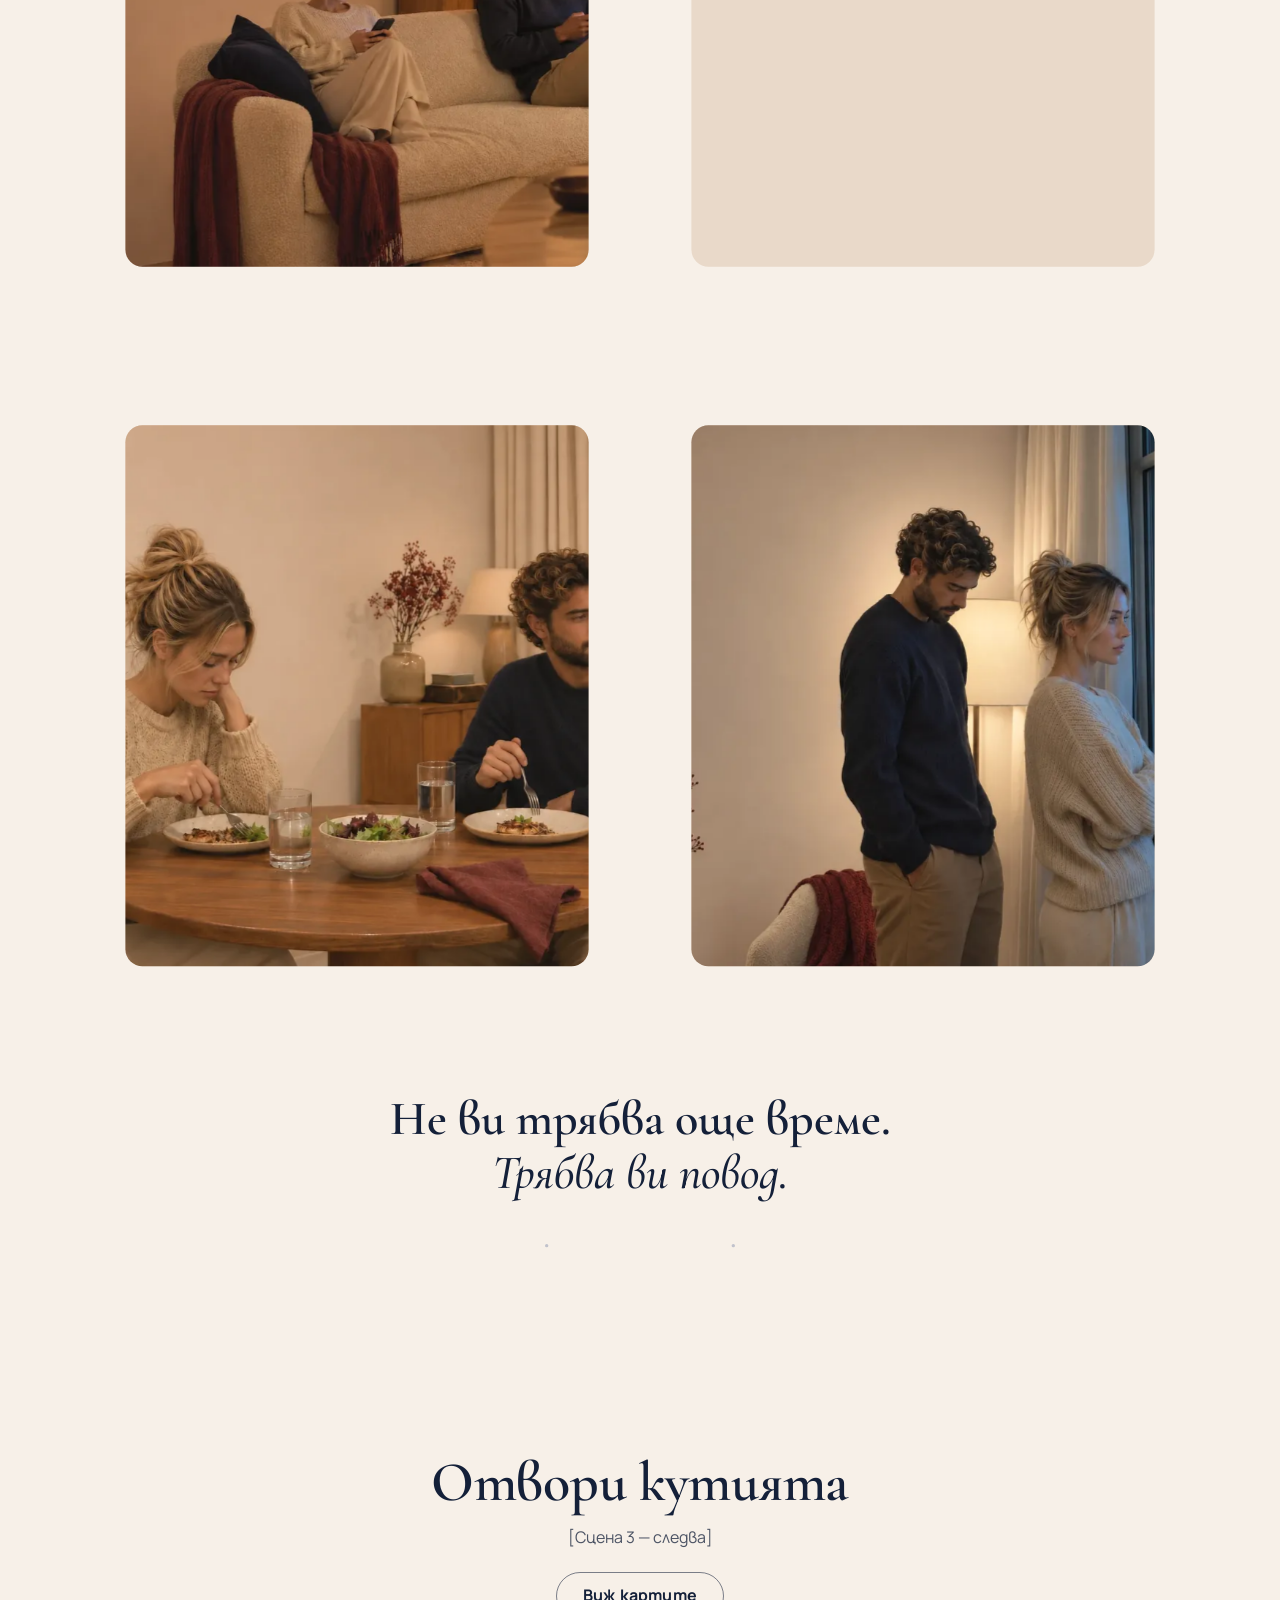
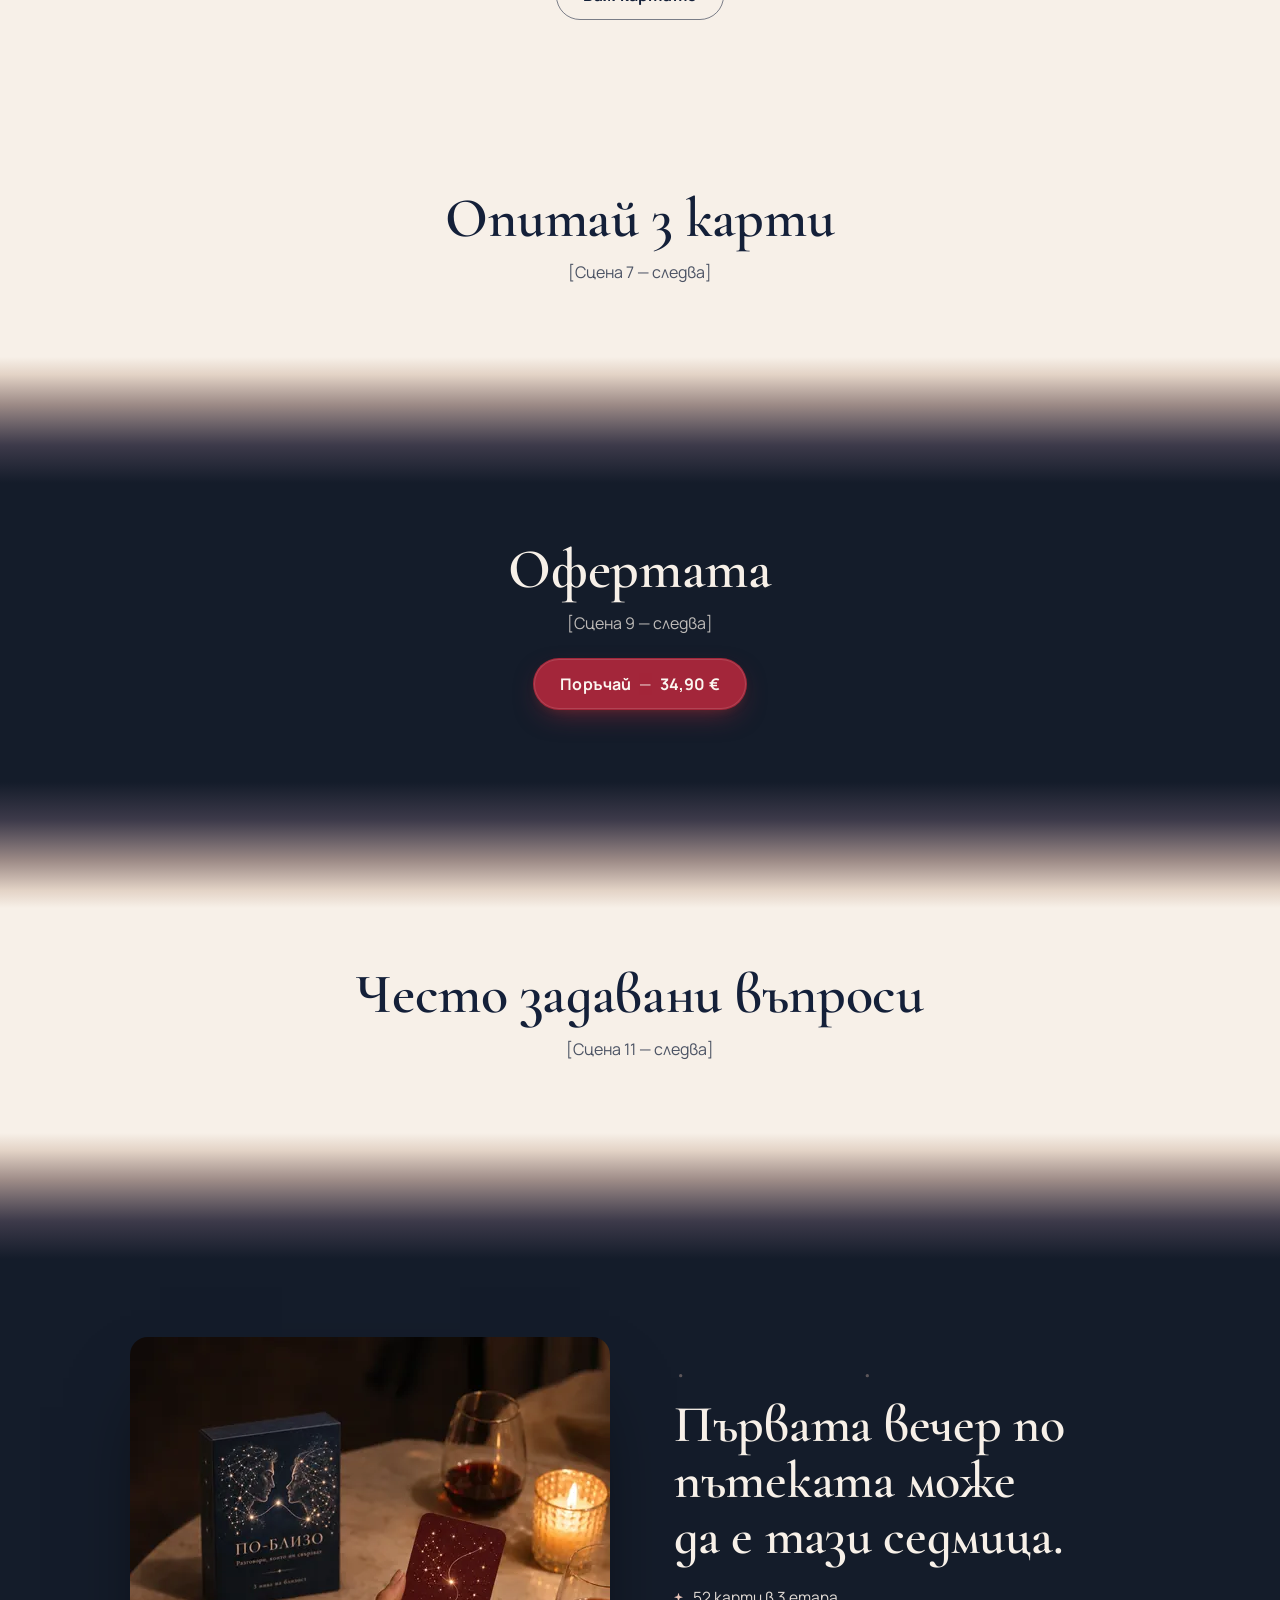
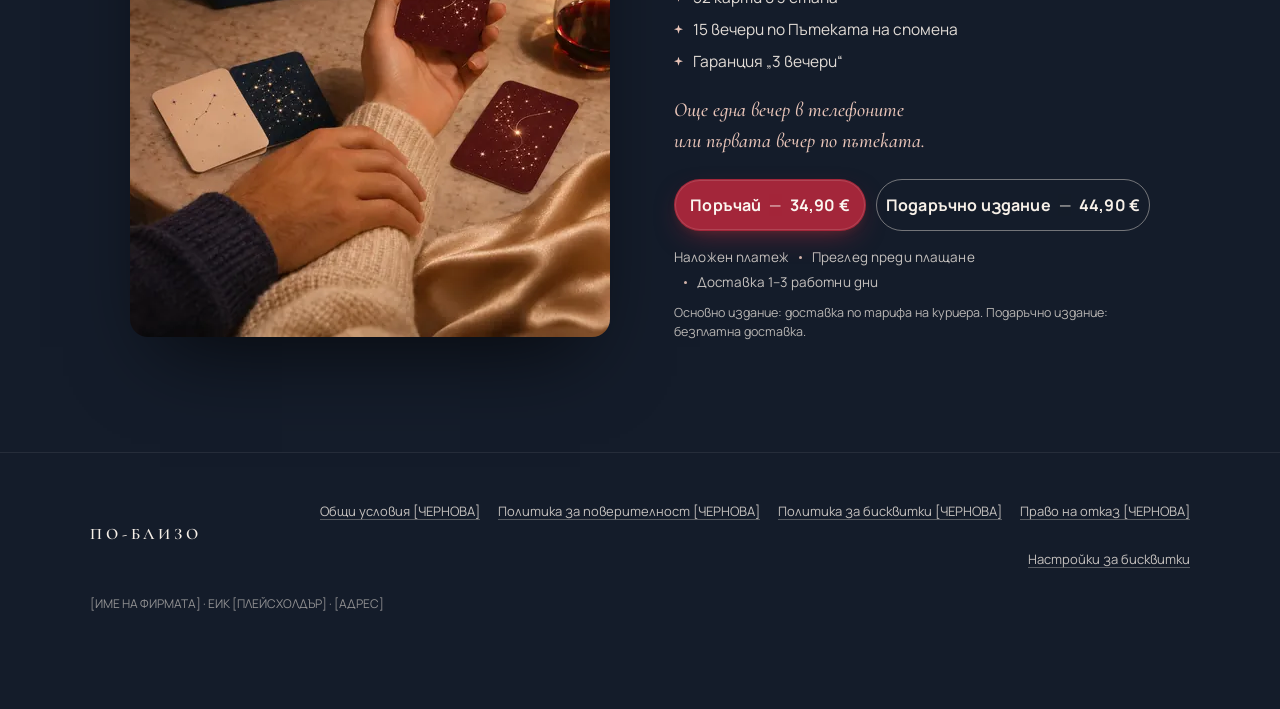
==== commit f0fcda8c: "Add cookie consent banner, footer and draft cookie policy - Banner (Accept / Decline / Settings) in " ====
--- a/po-blizo/index.html
+++ b/po-blizo/index.html
@@ -268,6 +268,37 @@
 
 </main>
 
+<footer class="site-footer" data-theme="dark">
+  <div class="sf-inner">
+    <span class="sf-brand">ПО-БЛИЗО</span>
+    <nav class="sf-links" aria-label="Правна информация">
+      <a href="#">Общи условия [ЧЕРНОВА]</a>
+      <a href="#">Политика за поверителност [ЧЕРНОВА]</a>
+      <a href="politika-biskvitki.html">Политика за бисквитки [ЧЕРНОВА]</a>
+      <a href="#">Право на отказ [ЧЕРНОВА]</a>
+      <button type="button" class="sf-cookie" data-cookie-settings>Настройки за бисквитки</button>
+    </nav>
+    <p class="sf-co">[ИМЕ НА ФИРМАТА] · ЕИК [ПЛЕЙСХОЛДЪР] · [АДРЕС]</p>
+  </div>
+</footer>
+
+<!-- Банер за бисквитки: Pixel се зарежда само след „Приемам“ -->
+<section class="cookie" id="cookie" role="region" aria-label="Бисквитки" hidden>
+  <div class="ck-main">
+    <p class="ck-text"><b>Бисквитки:</b> Meta Pixel за измерване на рекламите. <a href="politika-biskvitki.html">Политика за бисквитки</a></p>
+    <div class="ck-actions">
+      <button type="button" class="ck-btn ck-btn--solid" data-consent="granted">Приемам</button>
+      <button type="button" class="ck-btn ck-btn--line" data-consent="denied">Отказвам</button>
+      <button type="button" class="ck-btn ck-btn--text" aria-expanded="false" aria-controls="ck-prefs" data-cookie-toggle>Настройки</button>
+    </div>
+  </div>
+  <div class="ck-prefs" id="ck-prefs" hidden>
+    <label class="ck-row"><input type="checkbox" checked disabled> <span><b>Необходими</b> — запомнят избора ви. Винаги включени.</span></label>
+    <label class="ck-row"><input type="checkbox" id="ck-marketing"> <span><b>Маркетинг</b> — Meta Pixel: измерване на рекламите.</span></label>
+    <button type="button" class="ck-btn ck-btn--solid" data-consent-save>Запази избора</button>
+  </div>
+</section>
+
 <div class="sticky-cta" aria-hidden="true">
   <div>
     <div class="sc-name">ПО-БЛИЗО</div>
--- a/po-blizo/css/styles.css
+++ b/po-blizo/css/styles.css
@@ -321,6 +321,45 @@
 .sec-stub .btn{margin-top:22px}
 
 /* ============================================================
+   Футър
+   ============================================================ */
+.site-footer{padding:36px var(--gutter) calc(96px + env(safe-area-inset-bottom));border-top:1px solid rgba(247,240,232,.08)}
+.sf-inner{max-width:1100px;margin:0 auto;display:grid;gap:14px;text-align:center}
+.sf-brand{font-family:var(--f-display);font-weight:600;letter-spacing:.24em;font-size:16px}
+.sf-links{display:flex;flex-wrap:wrap;justify-content:center;gap:4px 18px;font-size:13px}
+.sf-links a,.sf-cookie{color:rgba(247,240,232,.78);text-decoration:underline;text-underline-offset:3px;text-decoration-color:rgba(247,240,232,.3);min-height:44px;display:inline-flex;align-items:center}
+.sf-cookie{background:none;border:0;padding:0;font:inherit;cursor:pointer}
+.sf-co{font-size:12px;color:rgba(247,240,232,.55)}
+
+/* ============================================================
+   Банер за бисквитки — малък, долу, над лентата „Поръчай“
+   ============================================================ */
+.cookie{
+  position:fixed;z-index:60;left:10px;right:10px;
+  bottom:calc(var(--bar-h,0px) + 8px + env(safe-area-inset-bottom));
+  background:var(--ivory);color:var(--navy);border:1px solid #e2d3c5;border-radius:14px;
+  box-shadow:0 18px 40px -18px rgba(20,28,42,.55);
+  padding:9px 12px;font-size:12.5px;line-height:1.4;
+  transition:bottom .35s var(--ease-out),opacity .3s,transform .3s;
+}
+.cookie[hidden]{display:none}
+.ck-text a{color:var(--navy);text-underline-offset:2px}
+.ck-actions{display:flex;flex-wrap:wrap;gap:6px;margin-top:7px;align-items:center}
+.ck-btn{min-height:44px;padding:0 15px;border-radius:999px;font:600 14px/1 var(--f-text);cursor:pointer;border:1.5px solid var(--navy);-webkit-tap-highlight-color:transparent;transition:background-color .2s,color .2s,transform .15s}
+.ck-btn:active{transform:scale(.97)}
+.ck-btn:focus-visible{outline:2px solid var(--navy);outline-offset:2px}
+.ck-btn--solid{background:var(--navy);color:var(--ivory)}
+.ck-btn--solid:hover{background:#22305a}
+.ck-btn--line{background:transparent;color:var(--navy)}
+.ck-btn--line:hover{background:rgba(20,32,57,.06)}
+.ck-btn--text{border-color:transparent;background:transparent;color:var(--navy);text-decoration:underline;text-underline-offset:3px;padding:0 6px}
+.ck-prefs{border-top:1px solid #e2d3c5;margin-top:10px;padding-top:10px;display:grid;gap:8px}
+.ck-prefs[hidden]{display:none}
+.ck-row{display:flex;gap:10px;align-items:flex-start;min-height:44px;cursor:pointer}
+.ck-row input{width:20px;height:20px;margin:1px 0 0;accent-color:var(--navy);flex:none}
+.ck-prefs .ck-btn{justify-self:start}
+
+/* ============================================================
    Лепкава лента „Поръчай“ (само телефон)
    ============================================================ */
 .sticky-cta{
@@ -353,6 +392,10 @@
   .hero-sub{font-size:18px}
   .trust{justify-content:flex-start;font-size:13.5px}
   .sticky-cta{display:none}
+  .cookie{left:24px;right:auto;max-width:440px;bottom:24px}
+  .sf-inner{grid-template-columns:auto 1fr;align-items:center;text-align:left}
+  .sf-links{justify-content:flex-end}
+  .sf-co{grid-column:1/-1}
   .pains .sec-title{margin-bottom:44px}
   .pain-list{grid-template-columns:1fr 1fr;gap:32px;padding:0 40px}
   .pain-media{border-radius:16px}
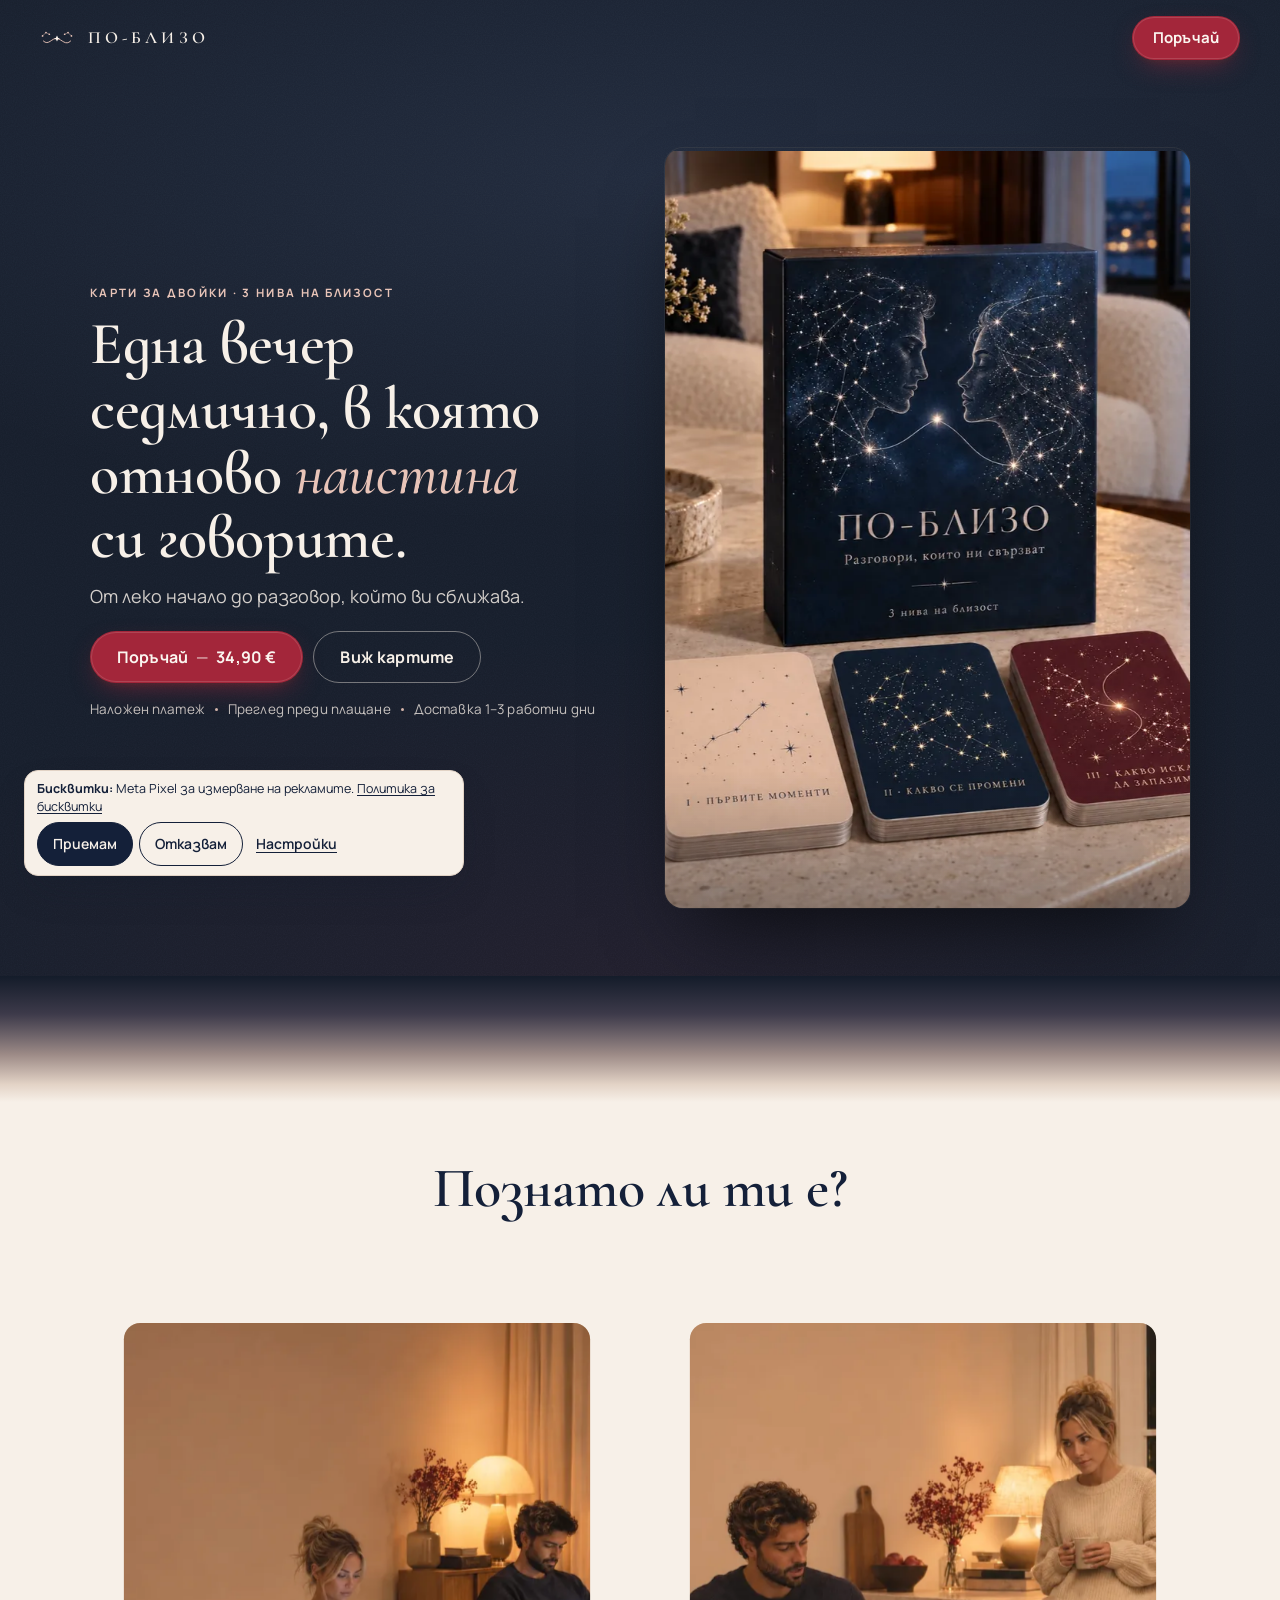
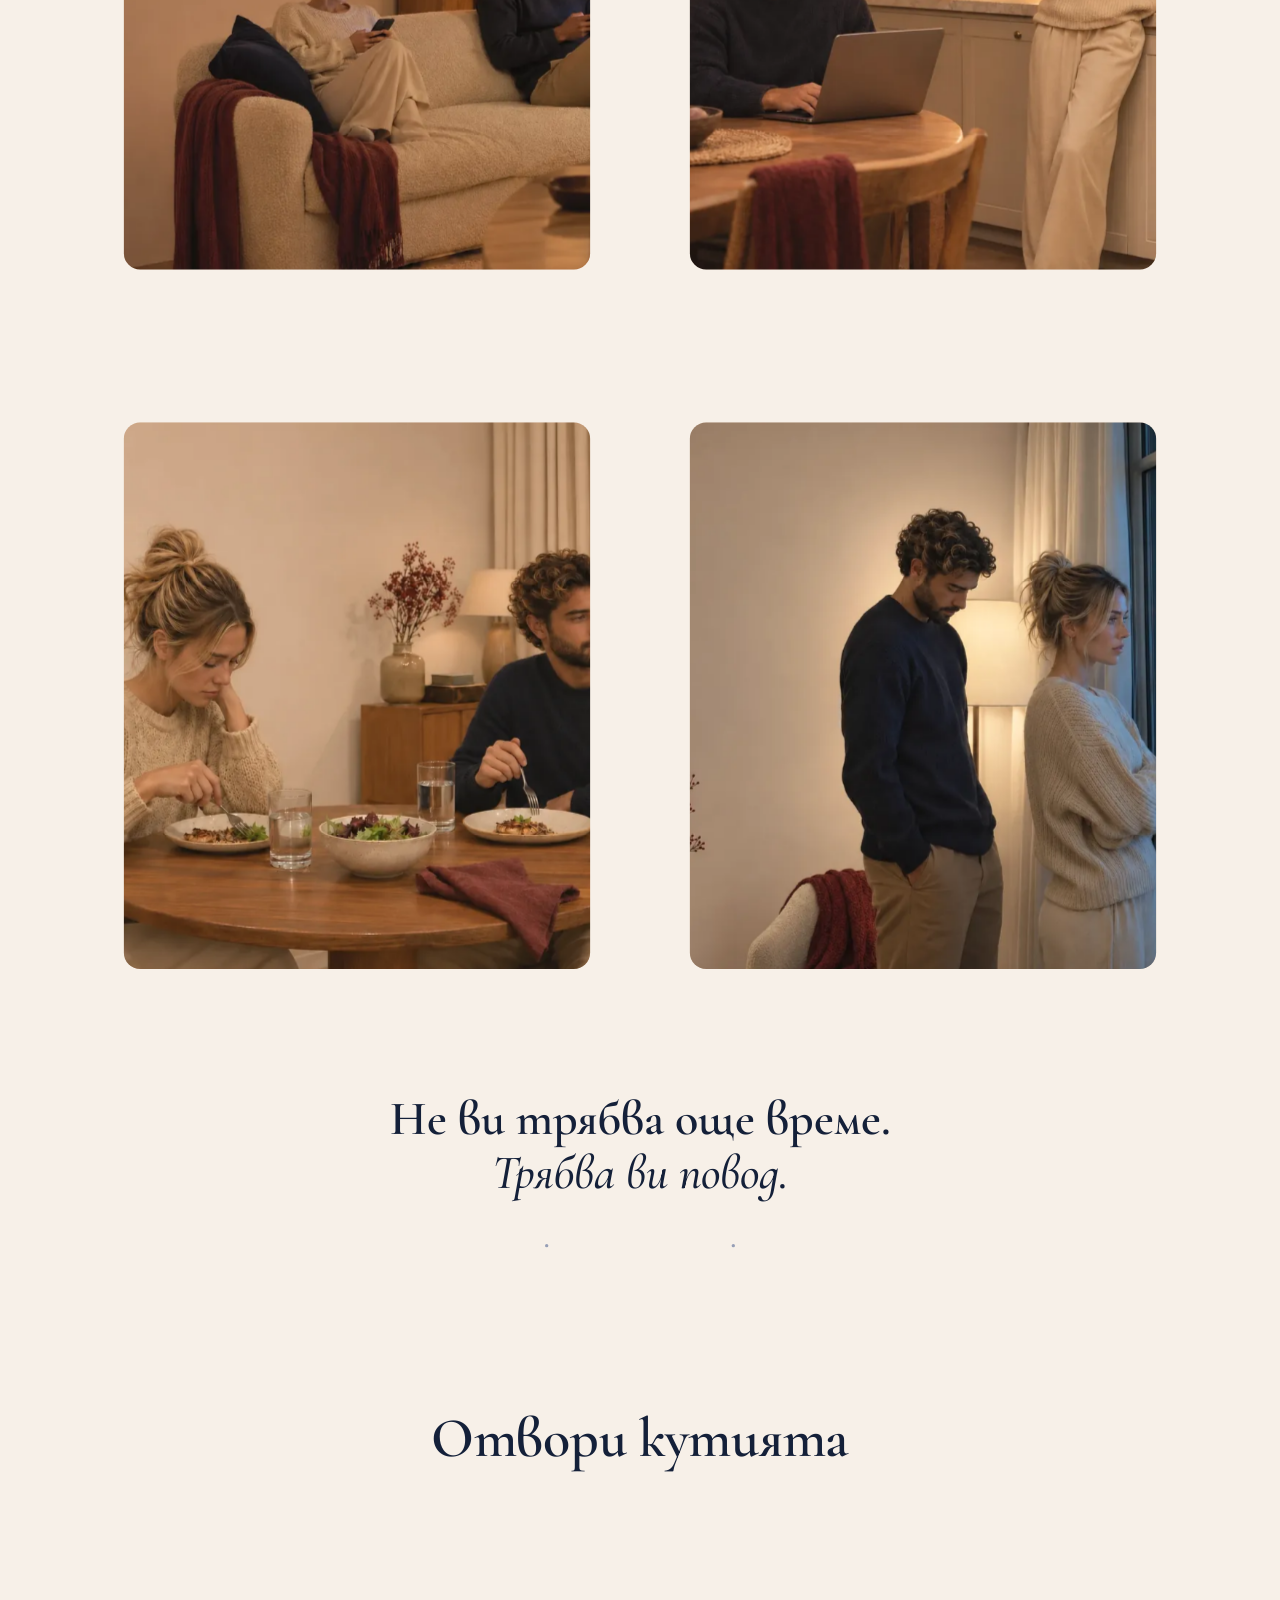
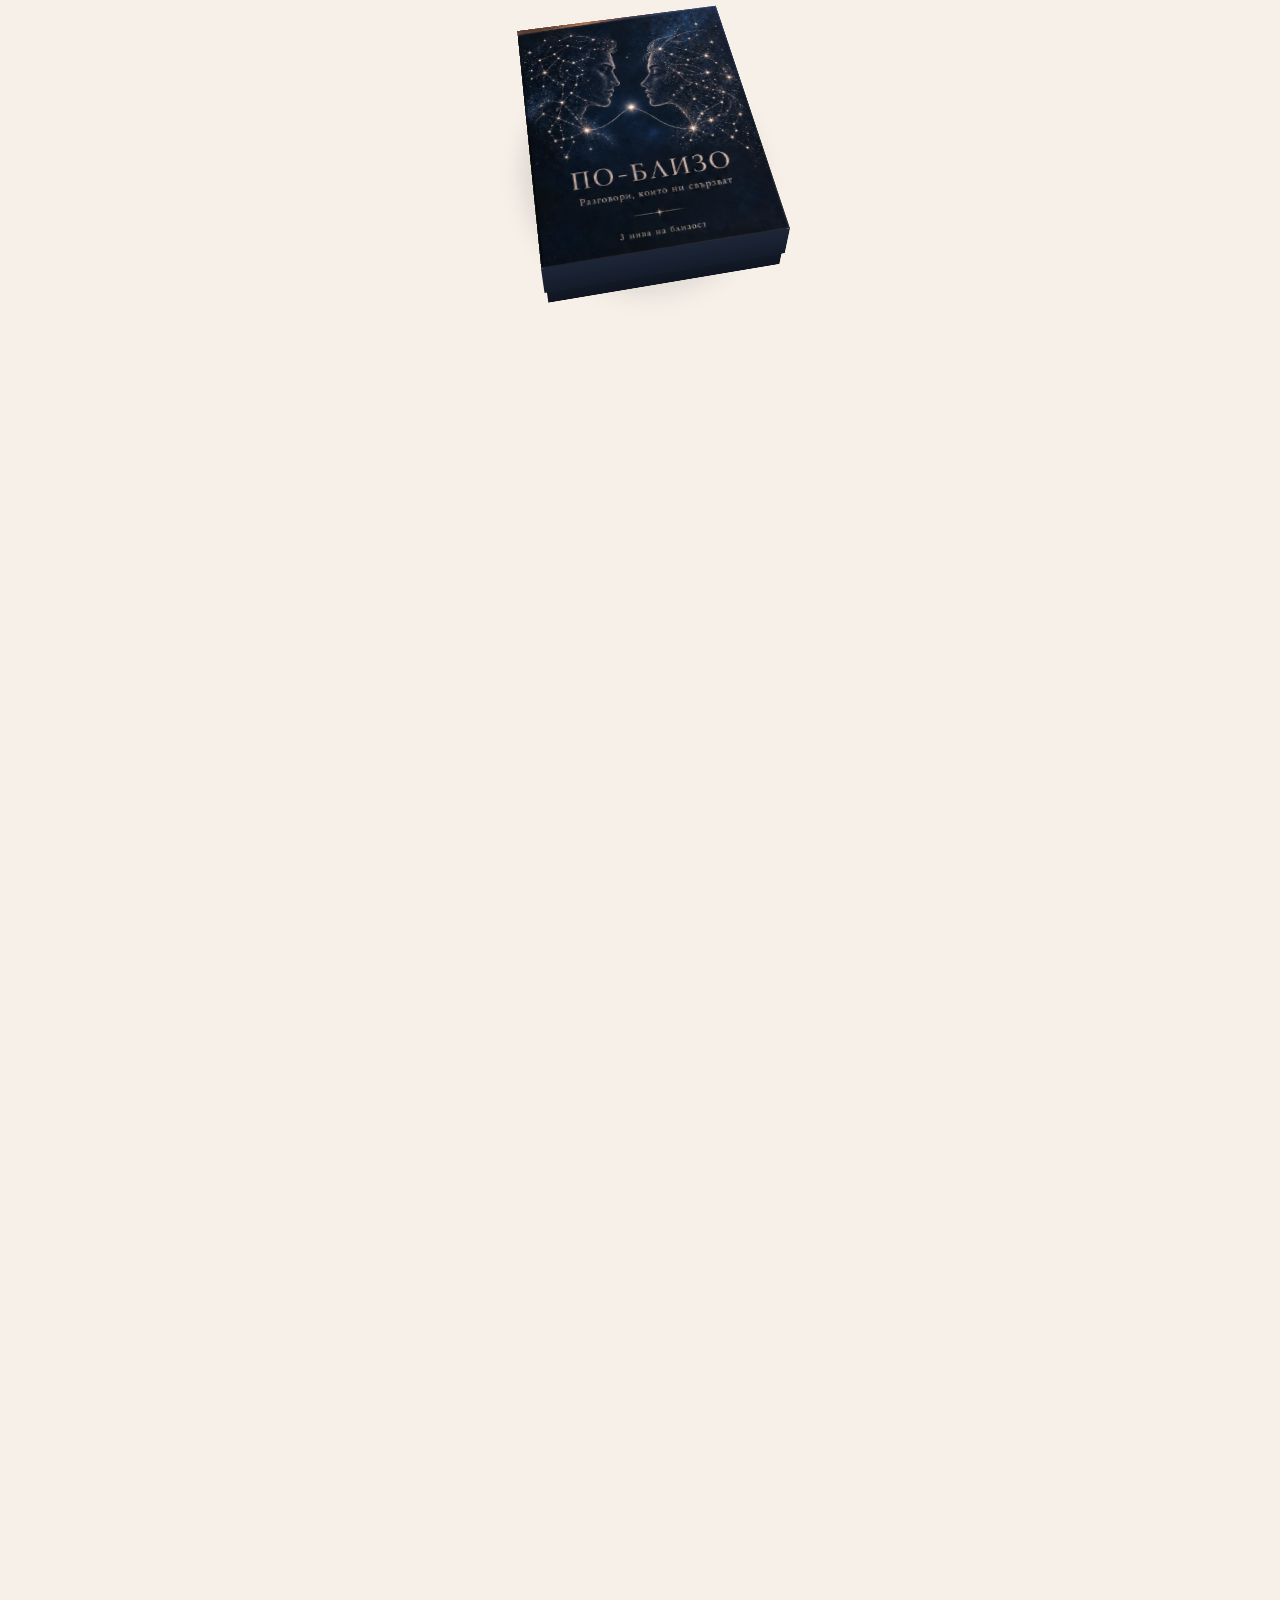
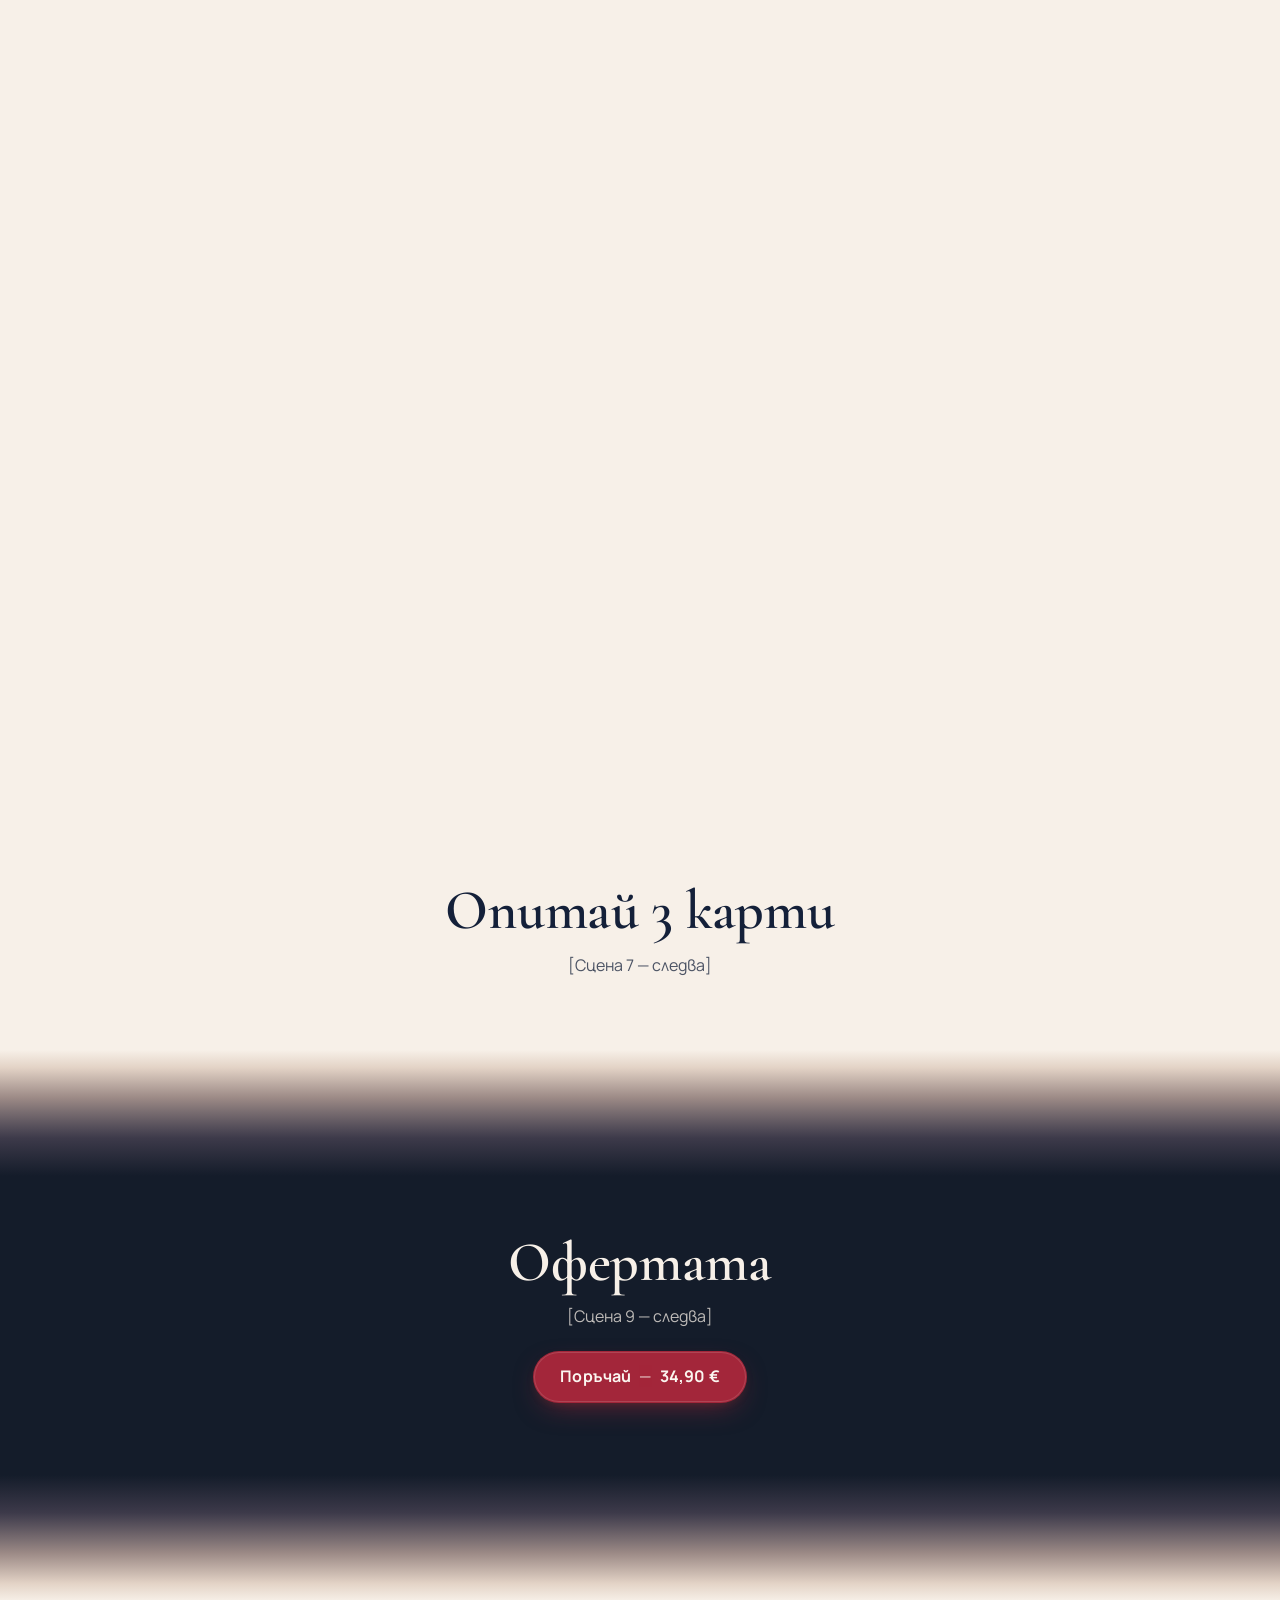
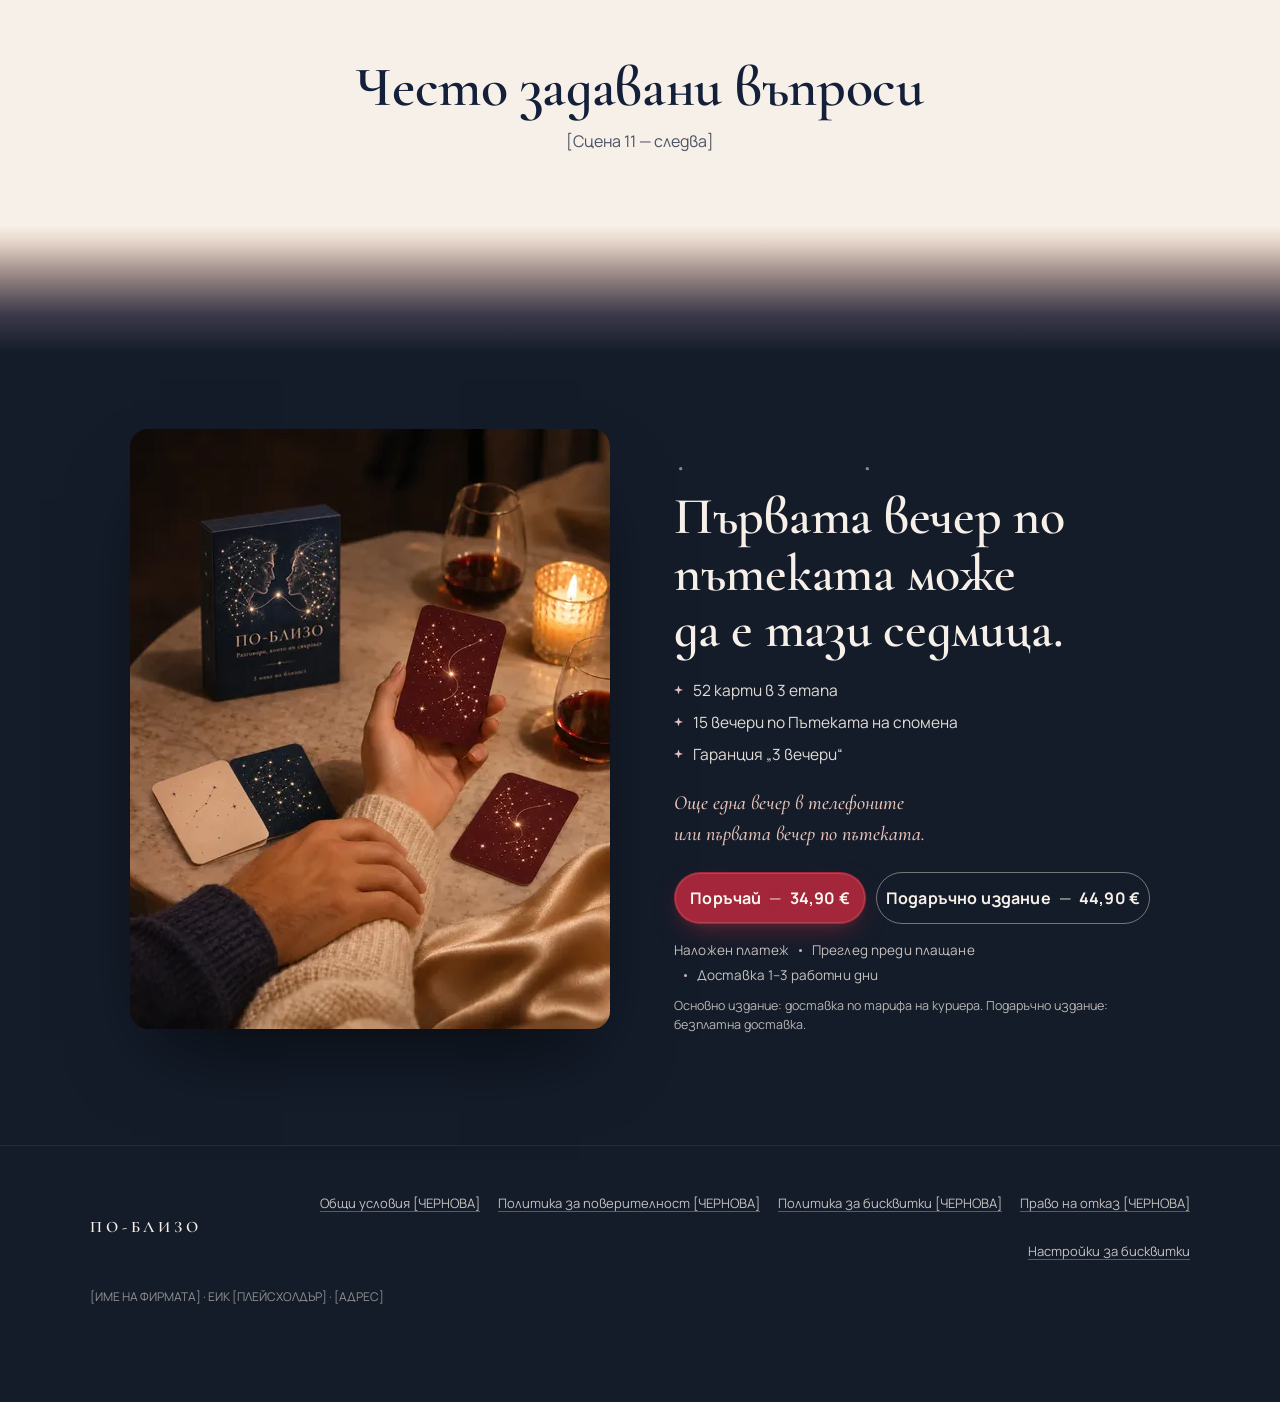
==== commit 280a846f: "Build scene 3 "Open the box": pinned 3D unboxing - Lid lifts and fades, 19 representative cards fly " ====
--- a/po-blizo/index.html
+++ b/po-blizo/index.html
@@ -209,10 +209,44 @@
     </div>
   </section>
 
-  <section class="sec sec-stub" id="kutiyata" data-theme="light" aria-labelledby="kutiyata-title">
-    <h2 class="sec-title" id="kutiyata-title">Отвори кутията</h2>
-    <p>[Сцена 3 — следва]</p>
-    <a class="btn btn--outline" href="#opitai">Виж картите</a>
+  <!-- ============ 3 · „Отвори кутията“ ============ -->
+  <section class="sec unbox" id="kutiyata" data-theme="light" aria-labelledby="kutiyata-title">
+    <div class="unbox-pin">
+      <h2 class="sec-title" id="kutiyata-title">Отвори кутията</h2>
+      <div class="unbox-stage" aria-hidden="true">
+        <div class="unbox-anchor"></div>
+        <div class="unbox-box"><div class="box-stage"><div class="box3d"><div class="box-shadow"></div>
+          <div class="cuboid base"><div class="face f-back"></div><div class="face f-left"></div><div class="face f-right"></div><div class="face f-front"></div>
+            <div class="face f-top"><div class="pb-card pb-card--sp"><svg viewBox="0 0 63 88"><use href="#cb-sp"/></svg><span class="lbl">Отвори вечерта</span></div></div></div>
+          <div class="cuboid lid"><div class="face f-back"></div><div class="face f-left"></div><div class="face f-right"></div><div class="face f-front"></div><div class="face f-top"></div></div>
+        </div></div></div>
+        <div class="slot slot--fan" style="--x:18%;--y:25%"><div class="fly" style="--dx:-10px;--dy:4px"><div class="tilt" style="--r:-14deg"><div class="pb-card pb-card--s1"><svg viewBox="0 0 63 88"><use href="#cb-s1"/></svg></div></div></div><div class="fly" style="--dx:-3px;--dy:0px"><div class="tilt" style="--r:-5deg"><div class="pb-card pb-card--s1"><svg viewBox="0 0 63 88"><use href="#cb-s1"/></svg></div></div></div><div class="fly" style="--dx:3px;--dy:0px"><div class="tilt" style="--r:5deg"><div class="pb-card pb-card--s1"><svg viewBox="0 0 63 88"><use href="#cb-s1"/></svg></div></div></div><div class="fly" style="--dx:10px;--dy:4px"><div class="tilt" style="--r:14deg"><div class="pb-card pb-card--s1"><svg viewBox="0 0 63 88"><use href="#cb-s1"/></svg></div></div></div></div>
+        <div class="slot slot--fan" style="--x:50%;--y:25%"><div class="fly" style="--dx:-10px;--dy:4px"><div class="tilt" style="--r:-14deg"><div class="pb-card pb-card--s2"><svg viewBox="0 0 63 88"><use href="#cb-s2"/></svg></div></div></div><div class="fly" style="--dx:-3px;--dy:0px"><div class="tilt" style="--r:-5deg"><div class="pb-card pb-card--s2"><svg viewBox="0 0 63 88"><use href="#cb-s2"/></svg></div></div></div><div class="fly" style="--dx:3px;--dy:0px"><div class="tilt" style="--r:5deg"><div class="pb-card pb-card--s2"><svg viewBox="0 0 63 88"><use href="#cb-s2"/></svg></div></div></div><div class="fly" style="--dx:10px;--dy:4px"><div class="tilt" style="--r:14deg"><div class="pb-card pb-card--s2"><svg viewBox="0 0 63 88"><use href="#cb-s2"/></svg></div></div></div></div>
+        <div class="slot slot--fan" style="--x:82%;--y:25%"><div class="fly" style="--dx:-10px;--dy:4px"><div class="tilt" style="--r:-14deg"><div class="pb-card pb-card--s3"><svg viewBox="0 0 63 88"><use href="#cb-s3"/></svg></div></div></div><div class="fly" style="--dx:-3px;--dy:0px"><div class="tilt" style="--r:-5deg"><div class="pb-card pb-card--s3"><svg viewBox="0 0 63 88"><use href="#cb-s3"/></svg></div></div></div><div class="fly" style="--dx:3px;--dy:0px"><div class="tilt" style="--r:5deg"><div class="pb-card pb-card--s3"><svg viewBox="0 0 63 88"><use href="#cb-s3"/></svg></div></div></div><div class="fly" style="--dx:10px;--dy:4px"><div class="tilt" style="--r:14deg"><div class="pb-card pb-card--s3"><svg viewBox="0 0 63 88"><use href="#cb-s3"/></svg></div></div></div></div>
+        <div class="slot slot--pile" style="--x:14%;--y:70%"><div class="fly" style="--dx:0px;--dy:0px"><div class="tilt" style="--r:-3deg"><div class="pb-card pb-card--sp"><svg viewBox="0 0 63 88"><use href="#cb-sp"/></svg></div></div></div><div class="fly" style="--dx:4px;--dy:-3px"><div class="tilt" style="--r:4deg"><div class="pb-card pb-card--sp"><svg viewBox="0 0 63 88"><use href="#cb-sp"/></svg></div></div></div><div class="fly" style="--dx:-4px;--dy:-5px"><div class="tilt" style="--r:-8deg"><div class="pb-card pb-card--sp"><svg viewBox="0 0 63 88"><use href="#cb-sp"/></svg></div></div></div></div>
+        <div class="slot slot--pile" style="--x:38%;--y:70%"><div class="fly" style="--dx:0px;--dy:0px"><div class="tilt" style="--r:-3deg"><div class="pb-card pb-card--sp"><svg viewBox="0 0 63 88"><use href="#cb-sp"/></svg></div></div></div><div class="fly" style="--dx:4px;--dy:-3px"><div class="tilt" style="--r:4deg"><div class="pb-card pb-card--sp"><svg viewBox="0 0 63 88"><use href="#cb-sp"/></svg></div></div></div></div>
+        <div class="slot slot--pile" style="--x:62%;--y:70%"><div class="fly" style="--dx:0px;--dy:0px"><div class="tilt" style="--r:-3deg"><div class="pb-card pb-card--sp"><svg viewBox="0 0 63 88"><use href="#cb-sp"/></svg></div></div></div></div>
+        <div class="slot slot--pile" style="--x:86%;--y:70%"><div class="fly" style="--dx:0px;--dy:0px"><div class="tilt" style="--r:-3deg"><div class="pb-card pb-card--sp"><svg viewBox="0 0 63 88"><use href="#cb-sp"/></svg></div></div></div></div>
+        <p class="slot-lbl slot-lbl--fan" style="--x:18%;--y:48%"><b class="cnt" data-n="15">15</b><span>I · Първите моменти</span></p>
+        <p class="slot-lbl slot-lbl--fan" style="--x:50%;--y:48%"><b class="cnt" data-n="15">15</b><span>II · Какво се промени</span></p>
+        <p class="slot-lbl slot-lbl--fan" style="--x:82%;--y:48%"><b class="cnt" data-n="15">15</b><span>III · Какво искаме да запазим</span></p>
+        <p class="slot-lbl" style="--x:14%;--y:90%"><b class="cnt" data-n="3">3</b><span>Карти-спомен</span></p>
+        <p class="slot-lbl" style="--x:38%;--y:90%"><b class="cnt" data-n="2">2</b><span>„Пропускам“</span></p>
+        <p class="slot-lbl" style="--x:62%;--y:90%"><b class="cnt" data-n="1">1</b><span>„Отвори вечерта“</span></p>
+        <p class="slot-lbl" style="--x:86%;--y:90%"><b class="cnt" data-n="1">1</b><span>„Как да играете“</span></p>
+      </div>
+      <ul class="visually-hidden">
+        <li>45 карти с въпроси — по 15 за всеки етап: Първите моменти, Какво се промени, Какво искаме да запазим</li>
+        <li>3 карти-спомен за писане</li>
+        <li>2 карти „Пропускам“</li>
+        <li>1 карта „Отвори вечерта“</li>
+        <li>1 карта „Как да играете“</li>
+      </ul>
+      <div class="unbox-sum">
+        <p><b>52 карти. 15 вечери по пътеката.</b><br>3 карти на вечер, без да се повтаряте.</p>
+        <a class="btn btn--outline" href="#opitai">Виж картите</a>
+      </div>
+    </div>
   </section>
 
   <section class="sec sec-stub" id="opitai" data-theme="light" aria-labelledby="opitai-title">
--- a/po-blizo/css/styles.css
+++ b/po-blizo/css/styles.css
@@ -292,6 +292,45 @@
 .ct-line{fill:none;stroke:var(--star);stroke-width:1.2;stroke-linecap:round;stroke-dasharray:1;stroke-dashoffset:0}
 .ct-dot{fill:var(--star)}
 .ct-star{fill:var(--navy);transform-box:fill-box;transform-origin:center}
+
+/* ============================================================
+   3 · „Отвори кутията“
+   ============================================================ */
+.unbox{padding:0}
+.unbox-pin{
+  min-height:100svh;display:flex;flex-direction:column;align-items:center;
+  padding:56px var(--gutter) calc(84px + env(safe-area-inset-bottom));
+}
+.unbox .sec-title{flex:none}
+.unbox-stage{
+  --fanw:clamp(58px,16vw,128px);--pilew:clamp(46px,12.5vw,96px);
+  position:relative;flex:1;width:100%;max-width:1000px;min-height:380px;margin-top:8px;
+  perspective:900px;perspective-origin:50% 40%;
+}
+.unbox-anchor{position:absolute;left:50%;top:47%;width:1px;height:1px}
+.slot{position:absolute;left:var(--x);top:var(--y);width:0;height:0;transform-style:preserve-3d}
+.fly{position:absolute;left:0;top:0;translate:var(--dx) var(--dy);will-change:transform}
+.tilt{rotate:var(--r);transform-origin:50% 85%}
+.slot--fan .pb-card{--cardw:var(--fanw)}
+.slot--pile .pb-card{--cardw:var(--pilew)}
+.fly .pb-card{position:absolute;left:calc(var(--cardw) / -2);top:calc(var(--cardw) * -0.7);box-shadow:0 10px 18px -10px rgba(20,28,42,.55),0 1px 3px rgba(20,28,42,.2)}
+.unbox .pb-card .lbl{display:none}
+.slot-lbl{
+  position:absolute;left:var(--x);top:var(--y);transform:translate(-50%,-30%);
+  width:max-content;max-width:31%;text-align:center;font-size:12px;line-height:1.3;color:#2a3450;
+}
+.slot-lbl--fan{max-width:32%}
+.slot-lbl:not(.slot-lbl--fan){max-width:23%;font-size:11px}
+.slot-lbl b{display:block;font-family:var(--f-display);font-weight:600;font-size:clamp(26px,7vw,40px);line-height:1;color:var(--navy);margin-bottom:2px;font-variant-numeric:lining-nums tabular-nums}
+.slot-lbl span{display:block;font-weight:600;letter-spacing:.02em}
+.unbox-box{display:none;position:absolute;left:50%;top:47%;translate:-50% -50%}
+.motion .unbox-box{display:block}
+.unbox .box-stage{--w:clamp(118px,32vw,210px)}
+.unbox .box3d{--rx:48deg;--rz:-10deg}
+.unbox-sum{flex:none;text-align:center;margin-top:10px}
+.unbox-sum p{font-size:15.5px;color:#2a3450}
+.unbox-sum b{font-family:var(--f-display);font-weight:600;font-size:clamp(22px,6vw,30px);color:var(--navy);line-height:1.2}
+.unbox-sum .btn{margin-top:14px}
 
 /* ============================================================
    12 · Финален призив
@@ -397,6 +436,14 @@
   .sf-links{justify-content:flex-end}
   .sf-co{grid-column:1/-1}
   .pains .sec-title{margin-bottom:44px}
+  .unbox-pin{padding:72px 40px 48px}
+  .unbox-pin{padding-top:52px}
+  .unbox-stage{min-height:600px;max-width:820px;--fanw:112px;--pilew:76px}
+  .slot--pile{top:calc(var(--y) + 1%)}
+  .slot-lbl:not(.slot-lbl--fan){top:calc(var(--y) - 3%)}
+  .unbox-sum{margin-top:28px}
+  .slot-lbl:not(.slot-lbl--fan){font-size:13px}
+  .slot-lbl{font-size:14px}
   .pain-list{grid-template-columns:1fr 1fr;gap:32px;padding:0 40px}
   .pain-media{border-radius:16px}
   .pain-cap{padding:30px 30px 0;width:62%}
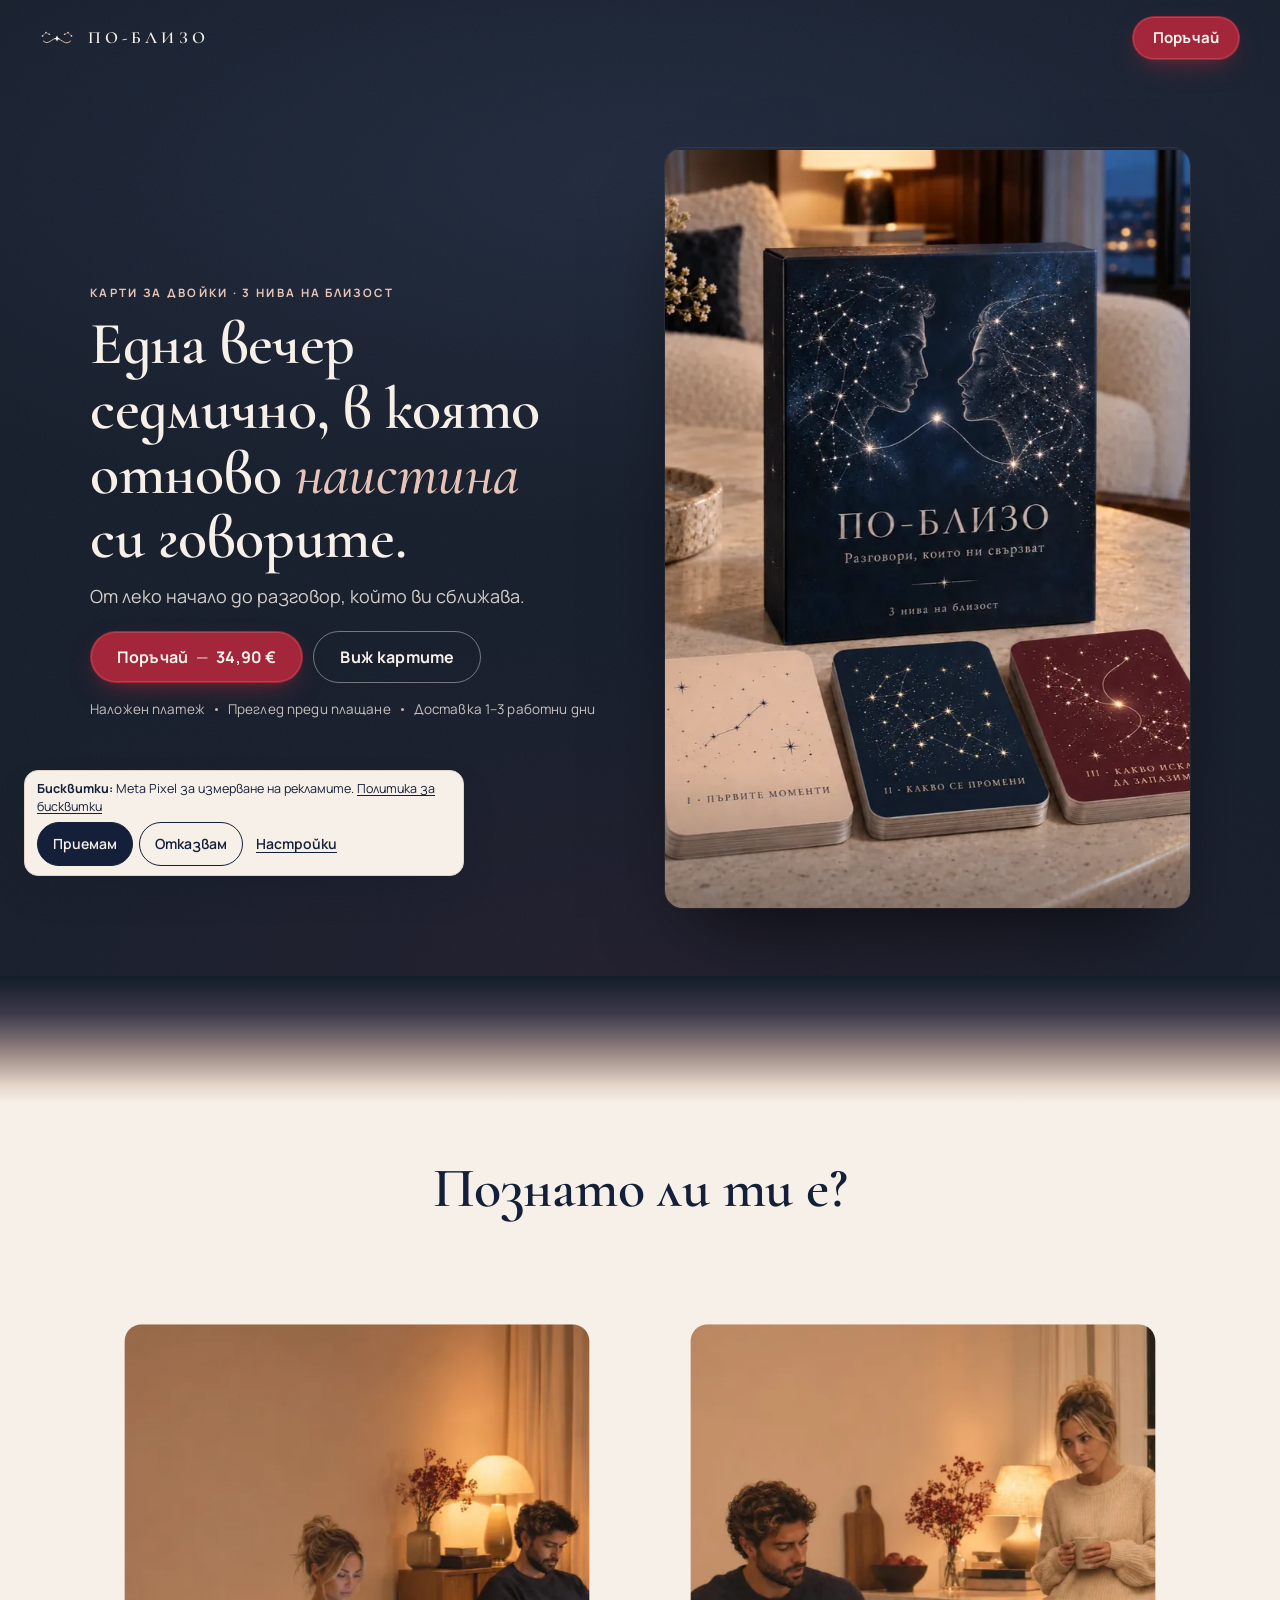
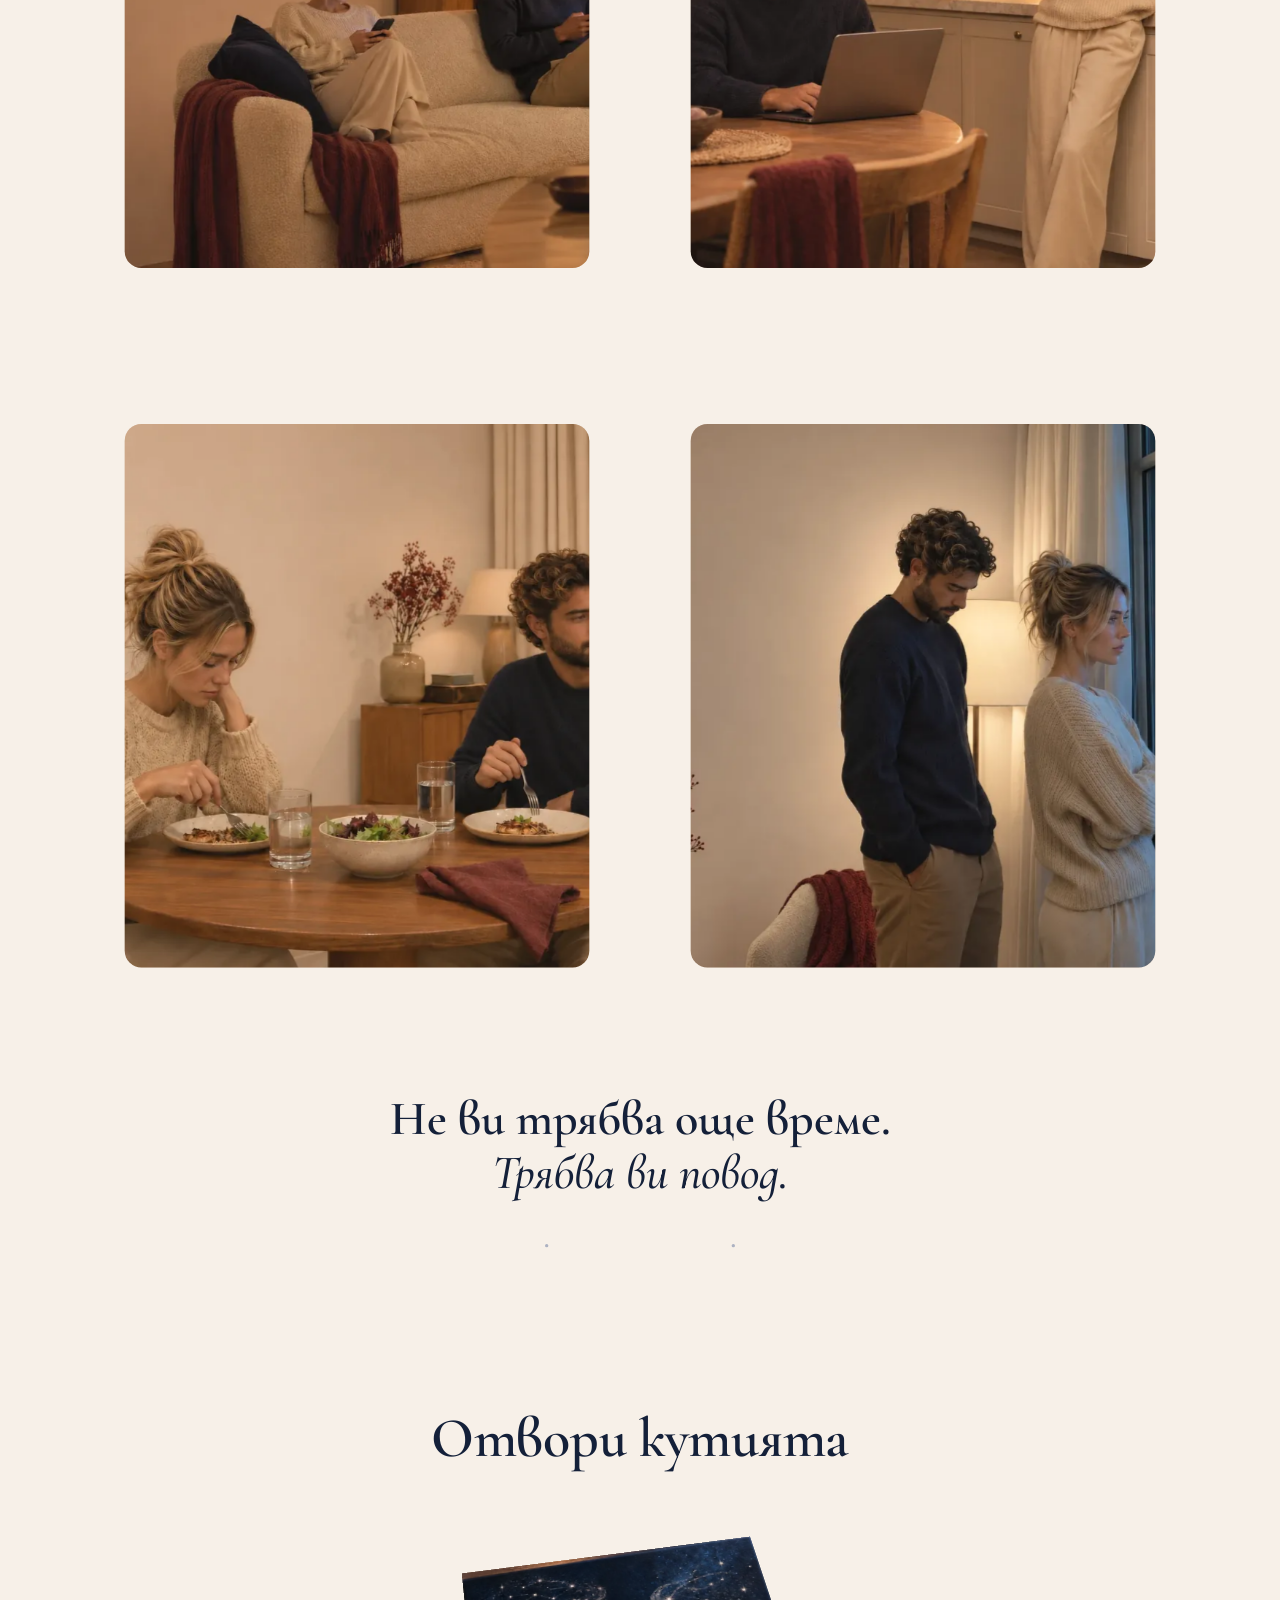
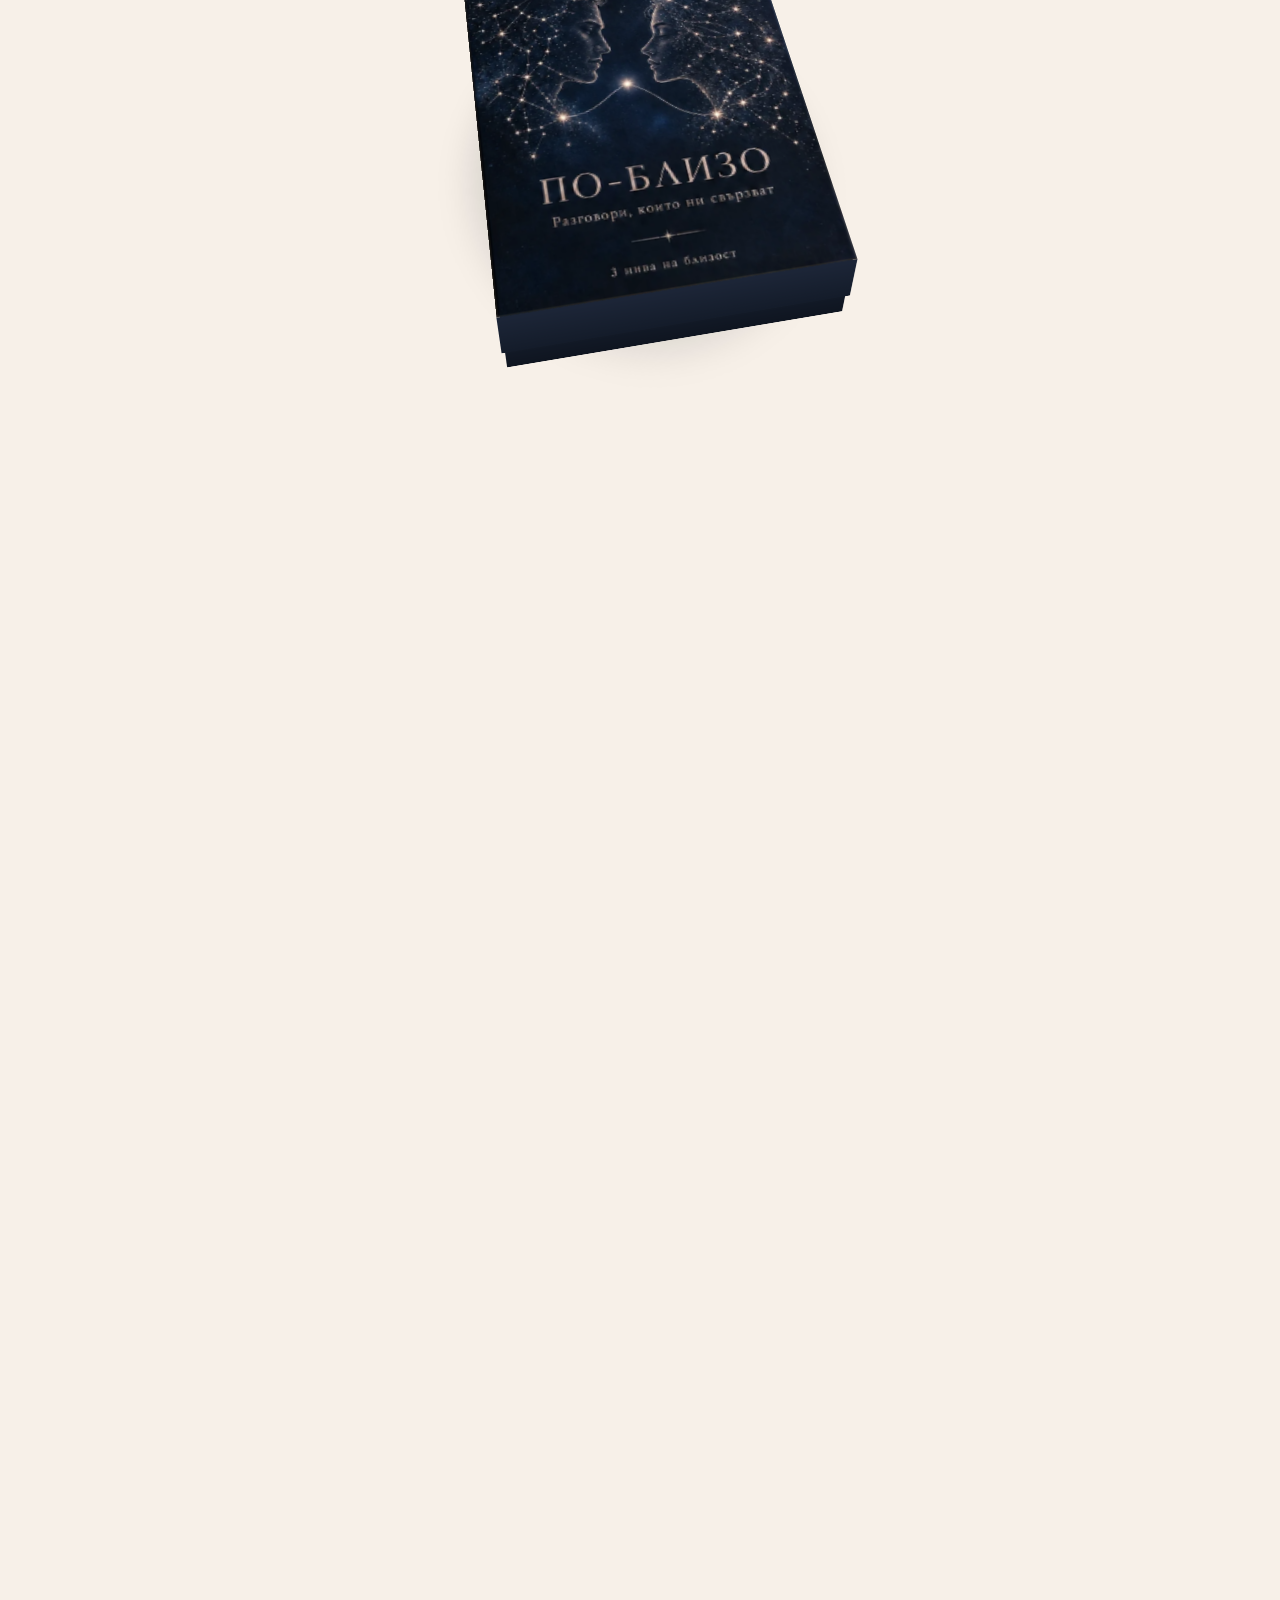
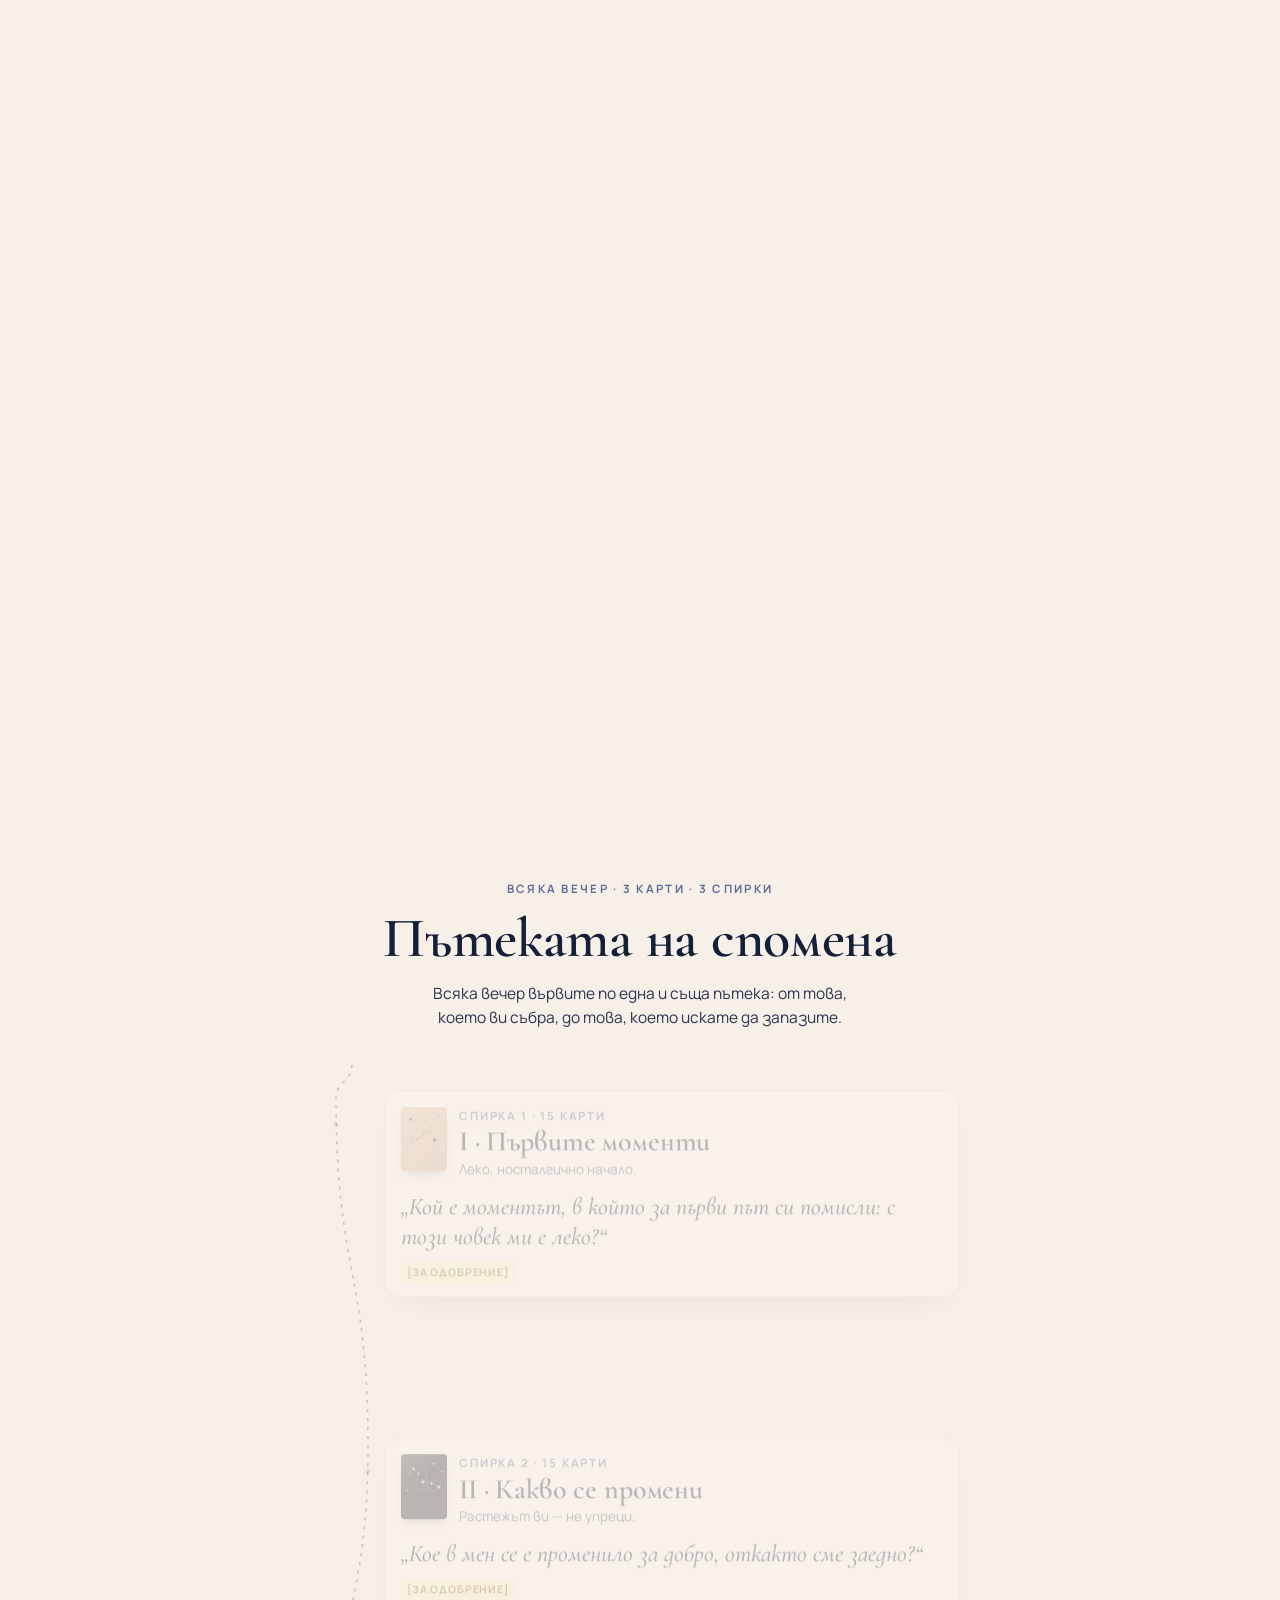
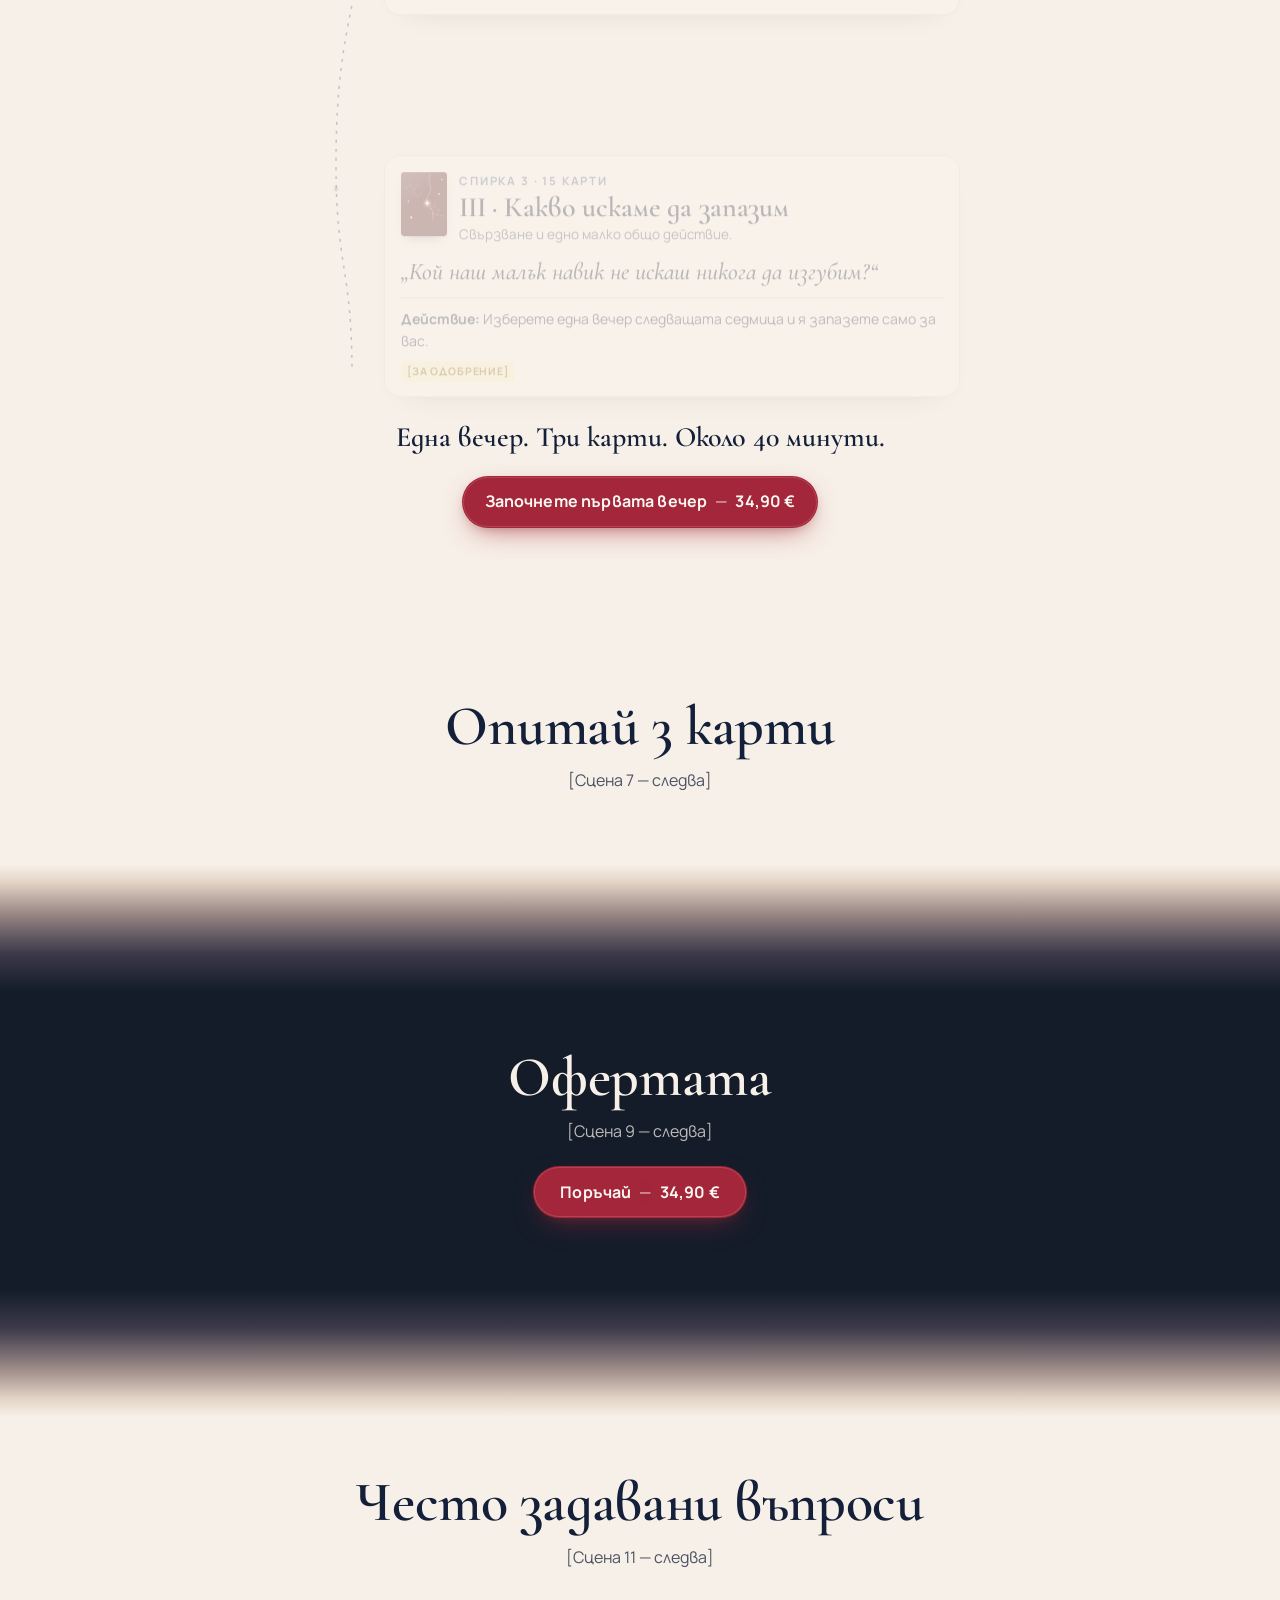
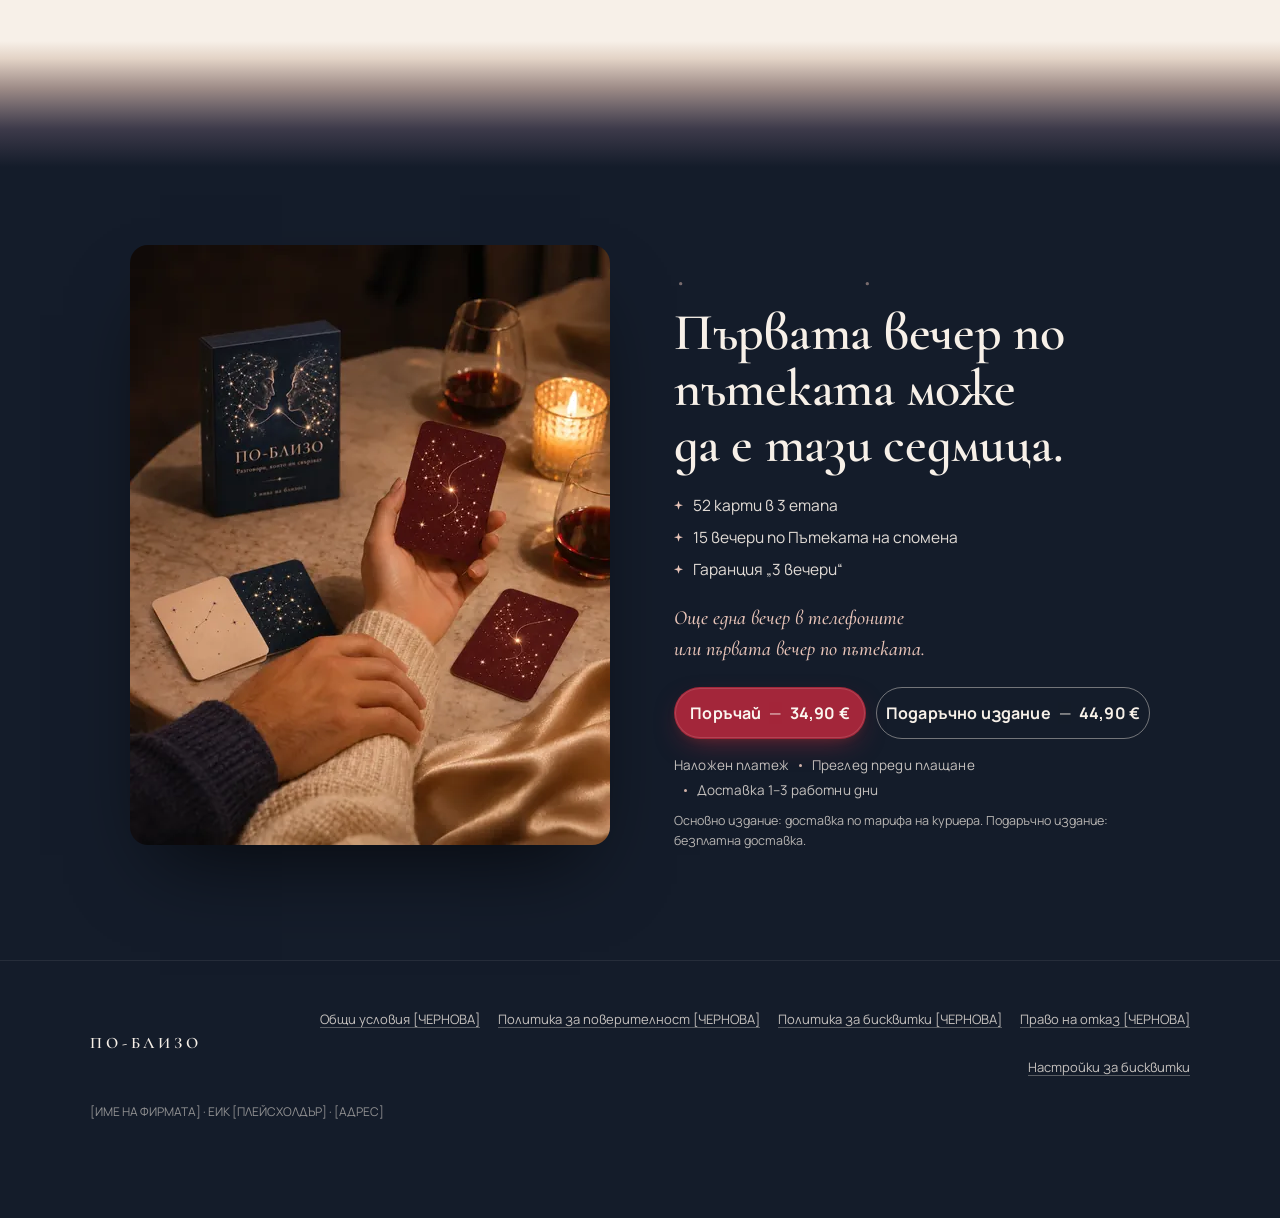
==== commit 398e80cb: "Build scene 4 "Path of memory": scroll-drawn thread through three stops - Thread is generated from t" ====
--- a/po-blizo/index.html
+++ b/po-blizo/index.html
@@ -249,6 +249,62 @@
     </div>
   </section>
 
+  <!-- ============ 4 · „Пътеката на спомена“ ============ -->
+  <section class="sec pateka" id="pateka" data-theme="light" aria-labelledby="pateka-title">
+    <div class="pateka-head">
+      <p class="eyebrow eyebrow--ink">Всяка вечер · 3 карти · 3 спирки</p>
+      <h2 class="sec-title" id="pateka-title">Пътеката на спомена</h2>
+      <p class="pateka-lead">Всяка вечер вървите по една и съща пътека: от това, което ви събра, до това, което искате да запазите.</p>
+    </div>
+    <div class="path">
+      <svg class="path-svg" aria-hidden="true" preserveAspectRatio="none"><path class="path-future"/><path class="path-thread" pathLength="1"/></svg>
+        <article class="stop-panel" aria-labelledby="stop1-t">
+          <span class="stop-dot" aria-hidden="true"><svg viewBox="0 0 24 24"><path d="M12 1Q13.2 10.8 23 12Q13.2 13.2 12 23Q10.8 13.2 1 12Q10.8 10.8 12 1Z"/></svg></span>
+          <div class="sp-head">
+            <div class="pb-card pb-card--s1" aria-hidden="true"><svg viewBox="0 0 63 88"><use href="#cb-s1"/></svg></div>
+            <div>
+              <p class="sp-k">Спирка 1 · 15 карти</p>
+              <h3 class="sp-t" id="stop1-t">I · Първите моменти</h3>
+              <p class="sp-d">Леко, носталгично начало.</p>
+            </div>
+          </div>
+          <p class="sp-q">„Кой е моментът, в който за първи път си помисли: с този човек ми е леко?“</p>
+          <span class="tag-draft">[ЗА ОДОБРЕНИЕ]</span>
+        </article>
+        <article class="stop-panel" aria-labelledby="stop2-t">
+          <span class="stop-dot" aria-hidden="true"><svg viewBox="0 0 24 24"><path d="M12 1Q13.2 10.8 23 12Q13.2 13.2 12 23Q10.8 13.2 1 12Q10.8 10.8 12 1Z"/></svg></span>
+          <div class="sp-head">
+            <div class="pb-card pb-card--s2" aria-hidden="true"><svg viewBox="0 0 63 88"><use href="#cb-s2"/></svg></div>
+            <div>
+              <p class="sp-k">Спирка 2 · 15 карти</p>
+              <h3 class="sp-t" id="stop2-t">II · Какво се промени</h3>
+              <p class="sp-d">Растежът ви — не упреци.</p>
+            </div>
+          </div>
+          <p class="sp-q">„Кое в мен се е променило за добро, откакто сме заедно?“</p>
+          <span class="tag-draft">[ЗА ОДОБРЕНИЕ]</span>
+        </article>
+        <article class="stop-panel" aria-labelledby="stop3-t">
+          <span class="stop-dot" aria-hidden="true"><svg viewBox="0 0 24 24"><path d="M12 1Q13.2 10.8 23 12Q13.2 13.2 12 23Q10.8 13.2 1 12Q10.8 10.8 12 1Z"/></svg></span>
+          <div class="sp-head">
+            <div class="pb-card pb-card--s3" aria-hidden="true"><svg viewBox="0 0 63 88"><use href="#cb-s3"/></svg></div>
+            <div>
+              <p class="sp-k">Спирка 3 · 15 карти</p>
+              <h3 class="sp-t" id="stop3-t">III · Какво искаме да запазим</h3>
+              <p class="sp-d">Свързване и едно малко общо действие.</p>
+            </div>
+          </div>
+          <p class="sp-q">„Кой наш малък навик не искаш никога да изгубим?“</p>
+          <p class="sp-a"><b>Действие:</b> Изберете една вечер следващата седмица и я запазете само за вас.</p>
+          <span class="tag-draft">[ЗА ОДОБРЕНИЕ]</span>
+        </article>
+    </div>
+    <div class="pateka-end" data-hide-sticky>
+      <p class="pe-sum">Една вечер. Три карти. Около 40 минути.</p>
+      <a class="btn btn--primary" href="#oferta" data-checkout="basic">Започнете първата вечер <span class="price-sep">—</span> 34,90&nbsp;€</a>
+    </div>
+  </section>
+
   <section class="sec sec-stub" id="opitai" data-theme="light" aria-labelledby="opitai-title">
     <h2 class="sec-title" id="opitai-title">Опитай 3 карти</h2>
     <p>[Сцена 7 — следва]</p>
--- a/po-blizo/css/styles.css
+++ b/po-blizo/css/styles.css
@@ -331,6 +331,38 @@
 .unbox-sum p{font-size:15.5px;color:#2a3450}
 .unbox-sum b{font-family:var(--f-display);font-weight:600;font-size:clamp(22px,6vw,30px);color:var(--navy);line-height:1.2}
 .unbox-sum .btn{margin-top:14px}
+
+/* ============================================================
+   4 · „Пътеката на спомена“
+   ============================================================ */
+.pateka{padding-bottom:72px}
+.pateka-head{text-align:center;max-width:620px;margin:0 auto}
+.eyebrow--ink{color:var(--star)}
+.pateka .sec-title{margin-top:10px}
+.pateka-lead{margin-top:12px;font-size:15.5px;color:#2a3450;text-wrap:balance}
+.path{--col:64px;position:relative;max-width:640px;margin:36px auto 0;padding-left:var(--col)}
+/* без JS: права пунктирна линия */
+.path::before{content:"";position:absolute;left:31px;top:0;bottom:0;border-left:1.5px dashed rgba(93,110,152,.45)}
+.js .path::before{display:none}
+.path-svg{position:absolute;left:0;top:0;width:var(--col);height:100%;overflow:visible}
+.path-future{fill:none;stroke:rgba(93,110,152,.35);stroke-width:1.5;stroke-dasharray:3 6;vector-effect:non-scaling-stroke}
+.path-thread{fill:none;stroke:var(--star);stroke-width:2;stroke-linecap:round;stroke-dasharray:1;stroke-dashoffset:0;vector-effect:non-scaling-stroke}
+.stop-panel{position:relative;margin:0 0 clamp(64px,16vh,140px);padding:16px 16px 14px;background:#FBF7F2;border:1px solid #eadcce;border-radius:16px;box-shadow:0 14px 30px -22px rgba(20,32,57,.45)}
+.stop-panel:last-of-type{margin-bottom:0}
+.stop-dot{position:absolute;top:22px;left:calc(var(--sx,32px) - var(--col) - 12px);width:22px;height:22px;display:grid;place-items:center;border-radius:50%;background:radial-gradient(closest-side,rgba(232,196,184,.9),rgba(232,196,184,0))}
+.stop-dot svg{width:18px;height:18px;fill:var(--navy)}
+.sp-head{display:flex;gap:12px;align-items:flex-start}
+.sp-head .pb-card{--cardw:46px;flex:none;box-shadow:0 6px 12px -6px rgba(20,28,42,.5)}
+.sp-head .pb-card .lbl{display:none}
+.sp-k{font-size:11.5px;font-weight:700;letter-spacing:.16em;text-transform:uppercase;color:var(--star)}
+.sp-t{font-size:clamp(22px,6vw,28px);margin-top:2px}
+.sp-d{font-size:13.5px;color:#46506a;margin-top:2px}
+.sp-q{margin-top:12px;font-family:var(--f-display);font-style:italic;font-weight:500;font-size:clamp(20px,5.4vw,24px);line-height:1.25;color:var(--navy)}
+.sp-a{margin-top:10px;font-size:14px;color:#2a3450;padding-top:10px;border-top:1px solid #eadcce}
+.tag-draft{display:inline-block;margin-top:10px;font-size:10.5px;font-weight:700;letter-spacing:.08em;color:#8a6d1f;background:#fff3cd;border-radius:4px;padding:2px 6px}
+.pateka-end{text-align:center;margin-top:44px}
+.pe-sum{font-family:var(--f-display);font-weight:600;font-size:clamp(22px,6vw,28px);margin-bottom:16px;text-wrap:balance}
+.pateka-end .btn{white-space:nowrap;padding:0 22px;max-width:100%}
 
 /* ============================================================
    12 · Финален призив
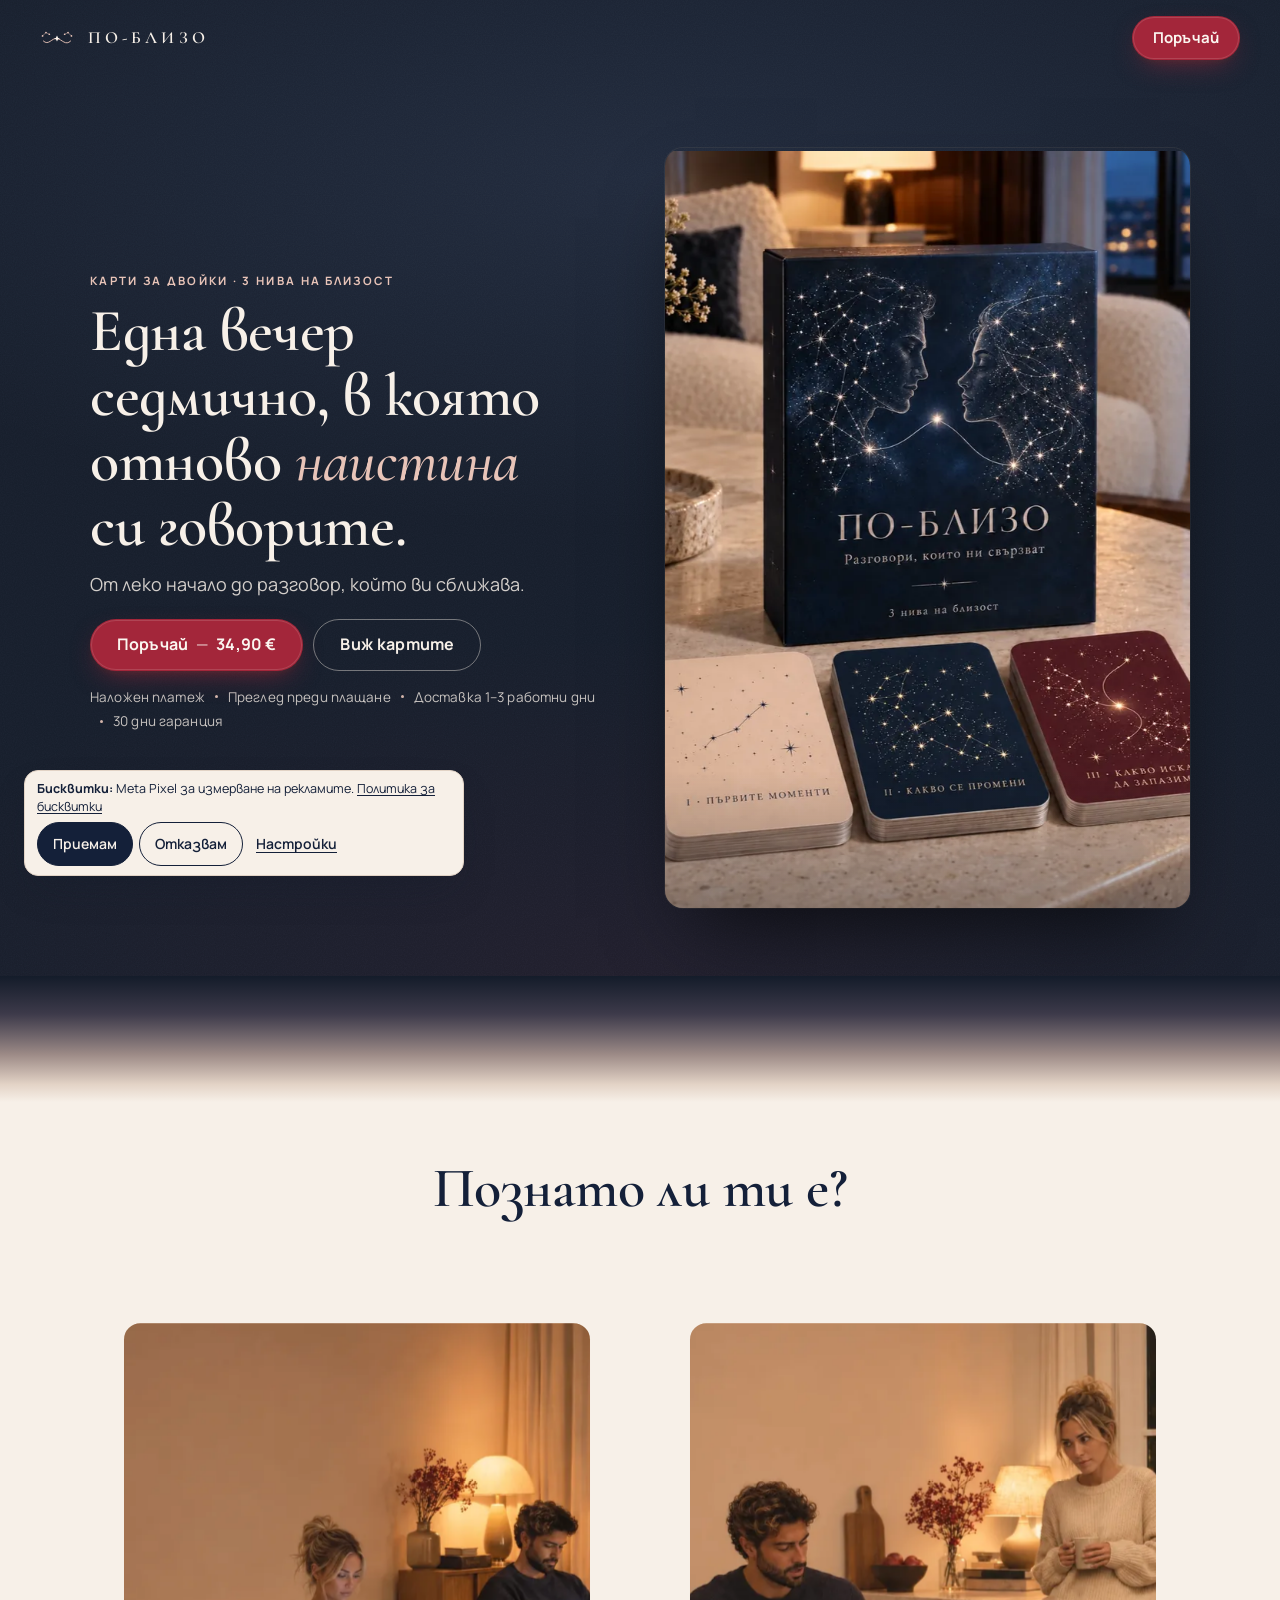
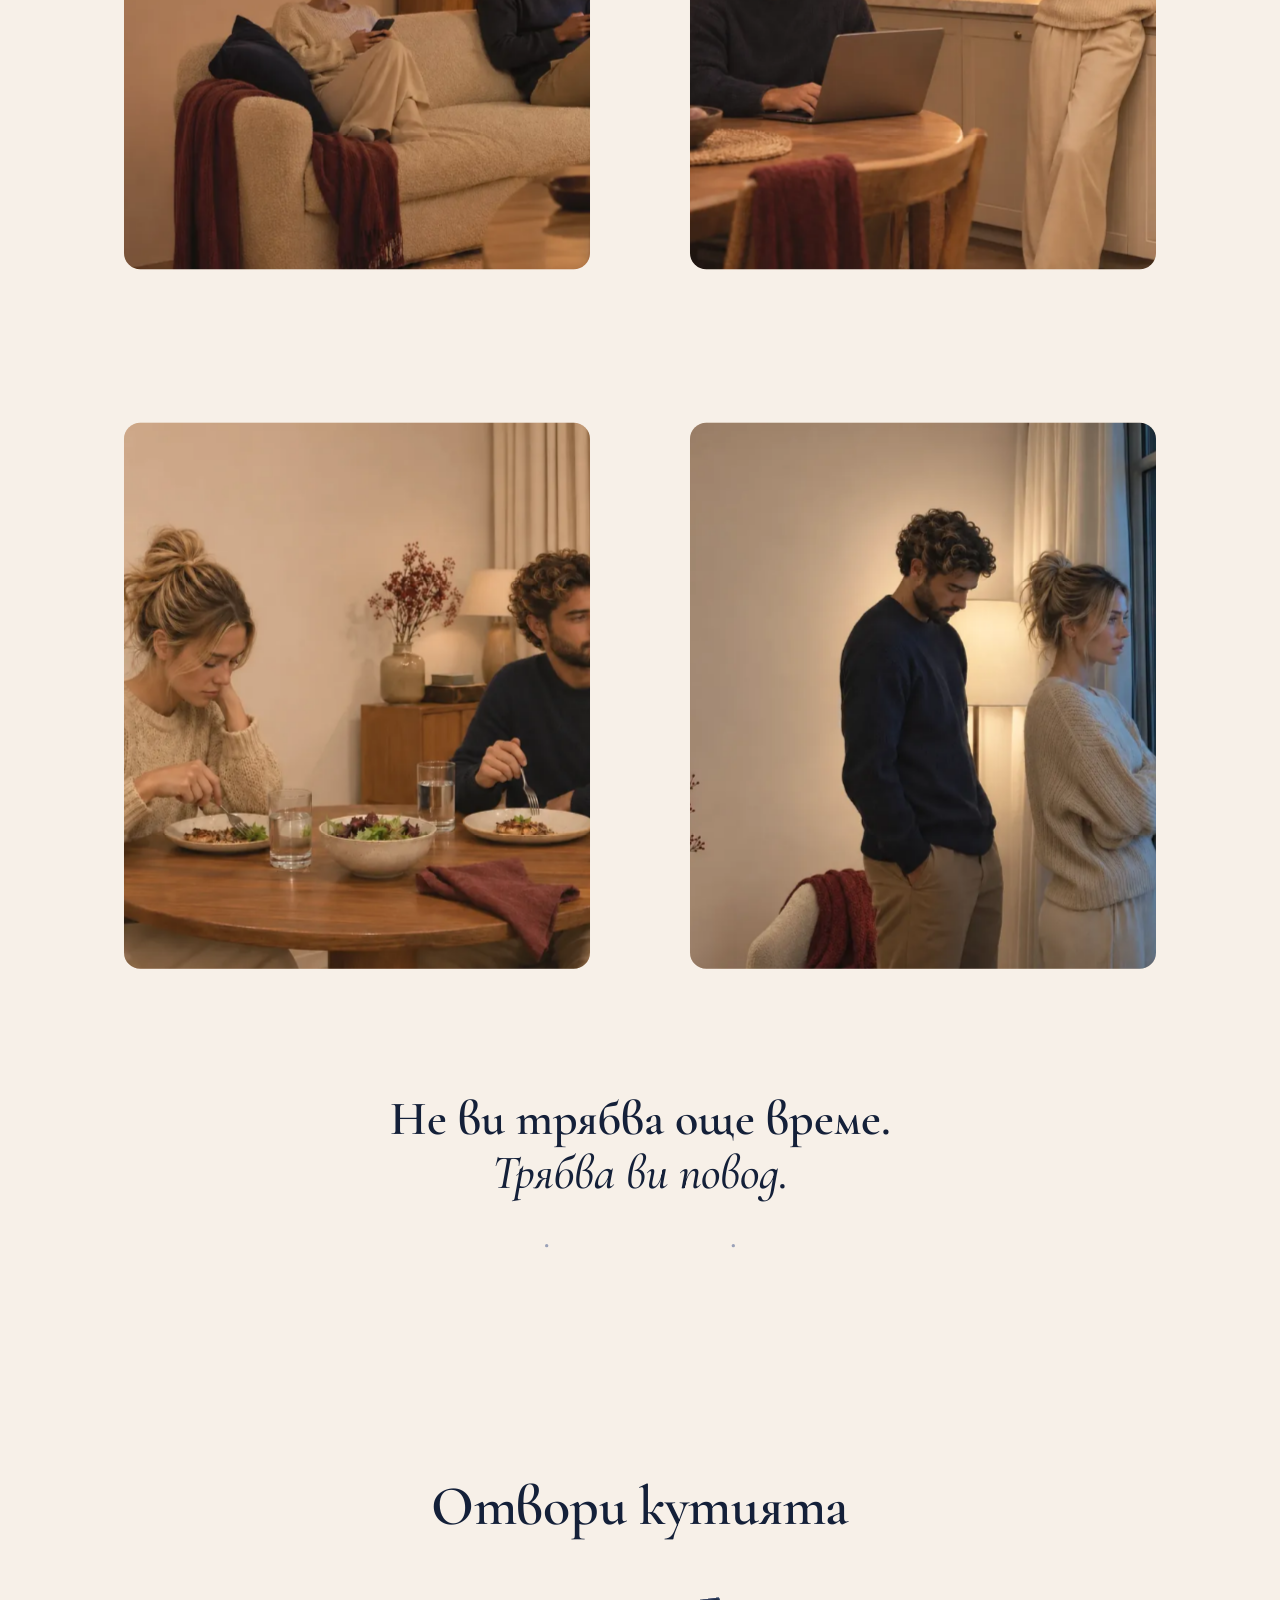
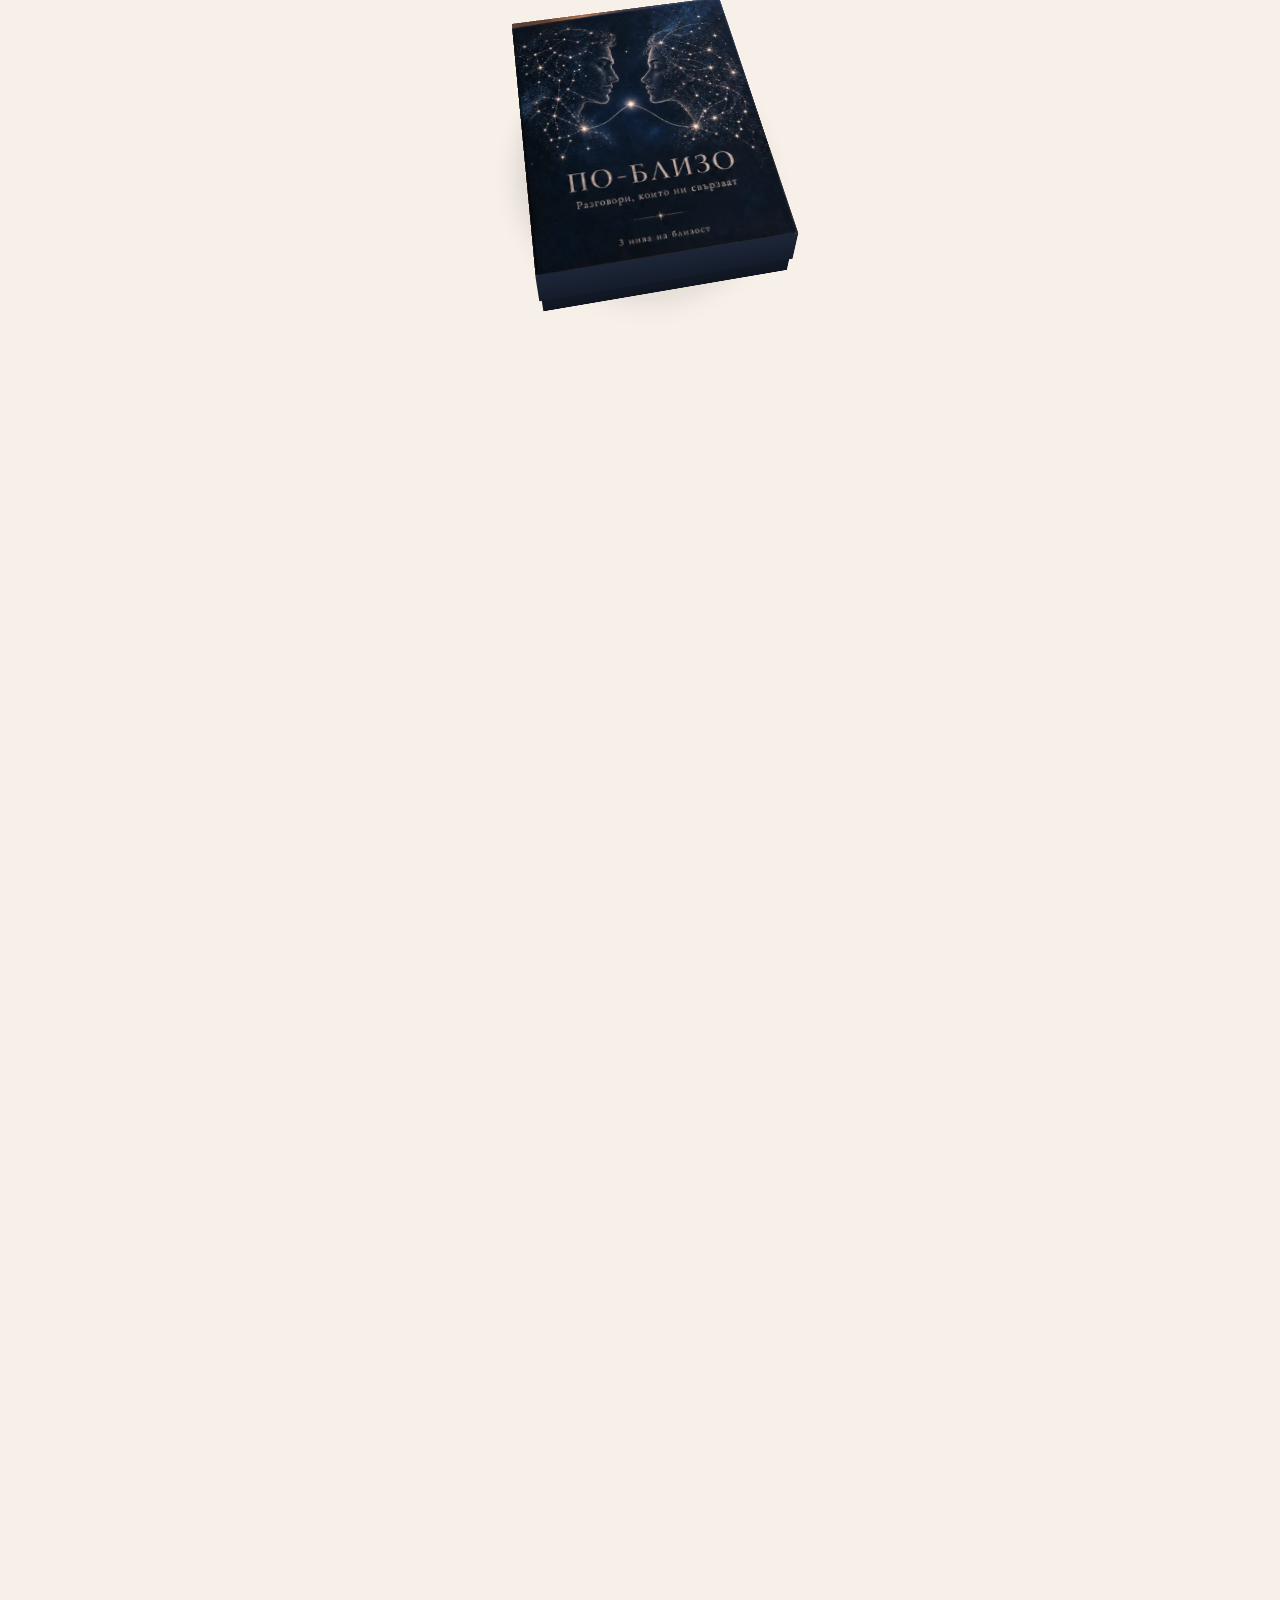
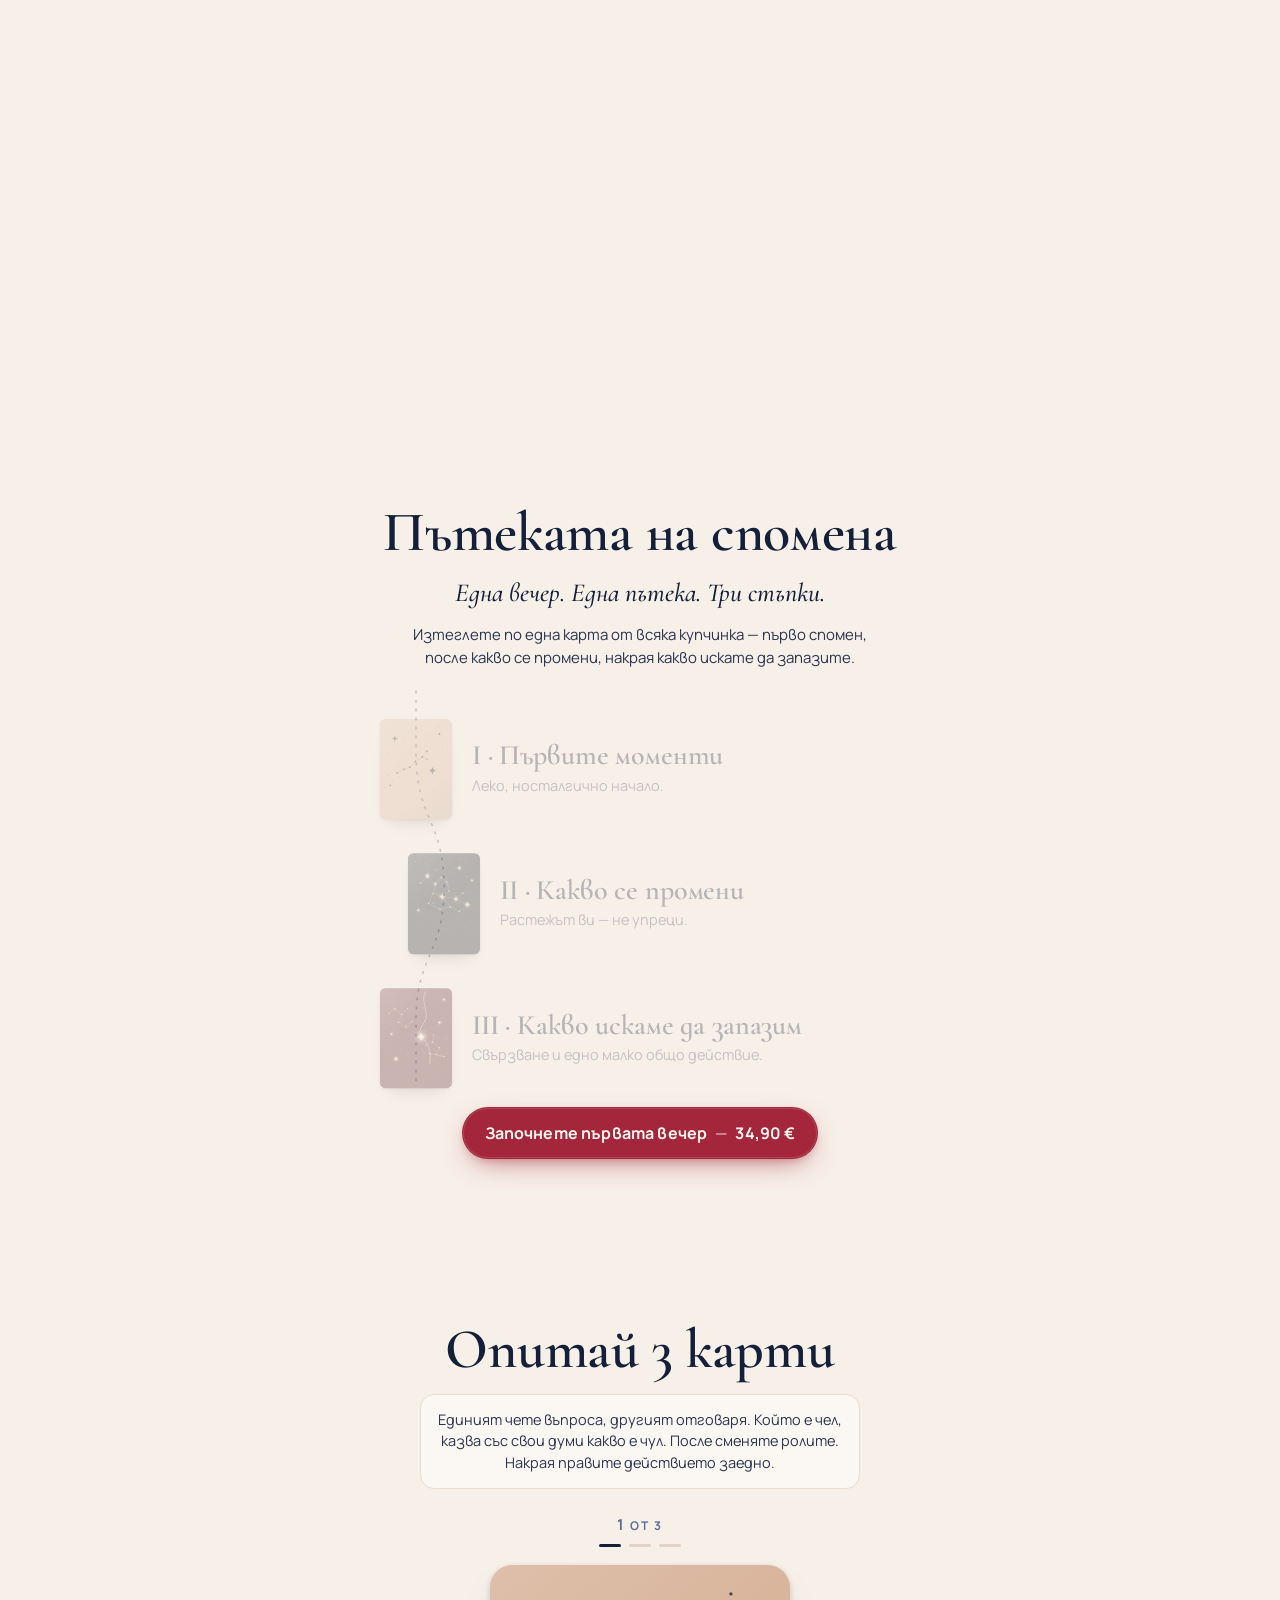
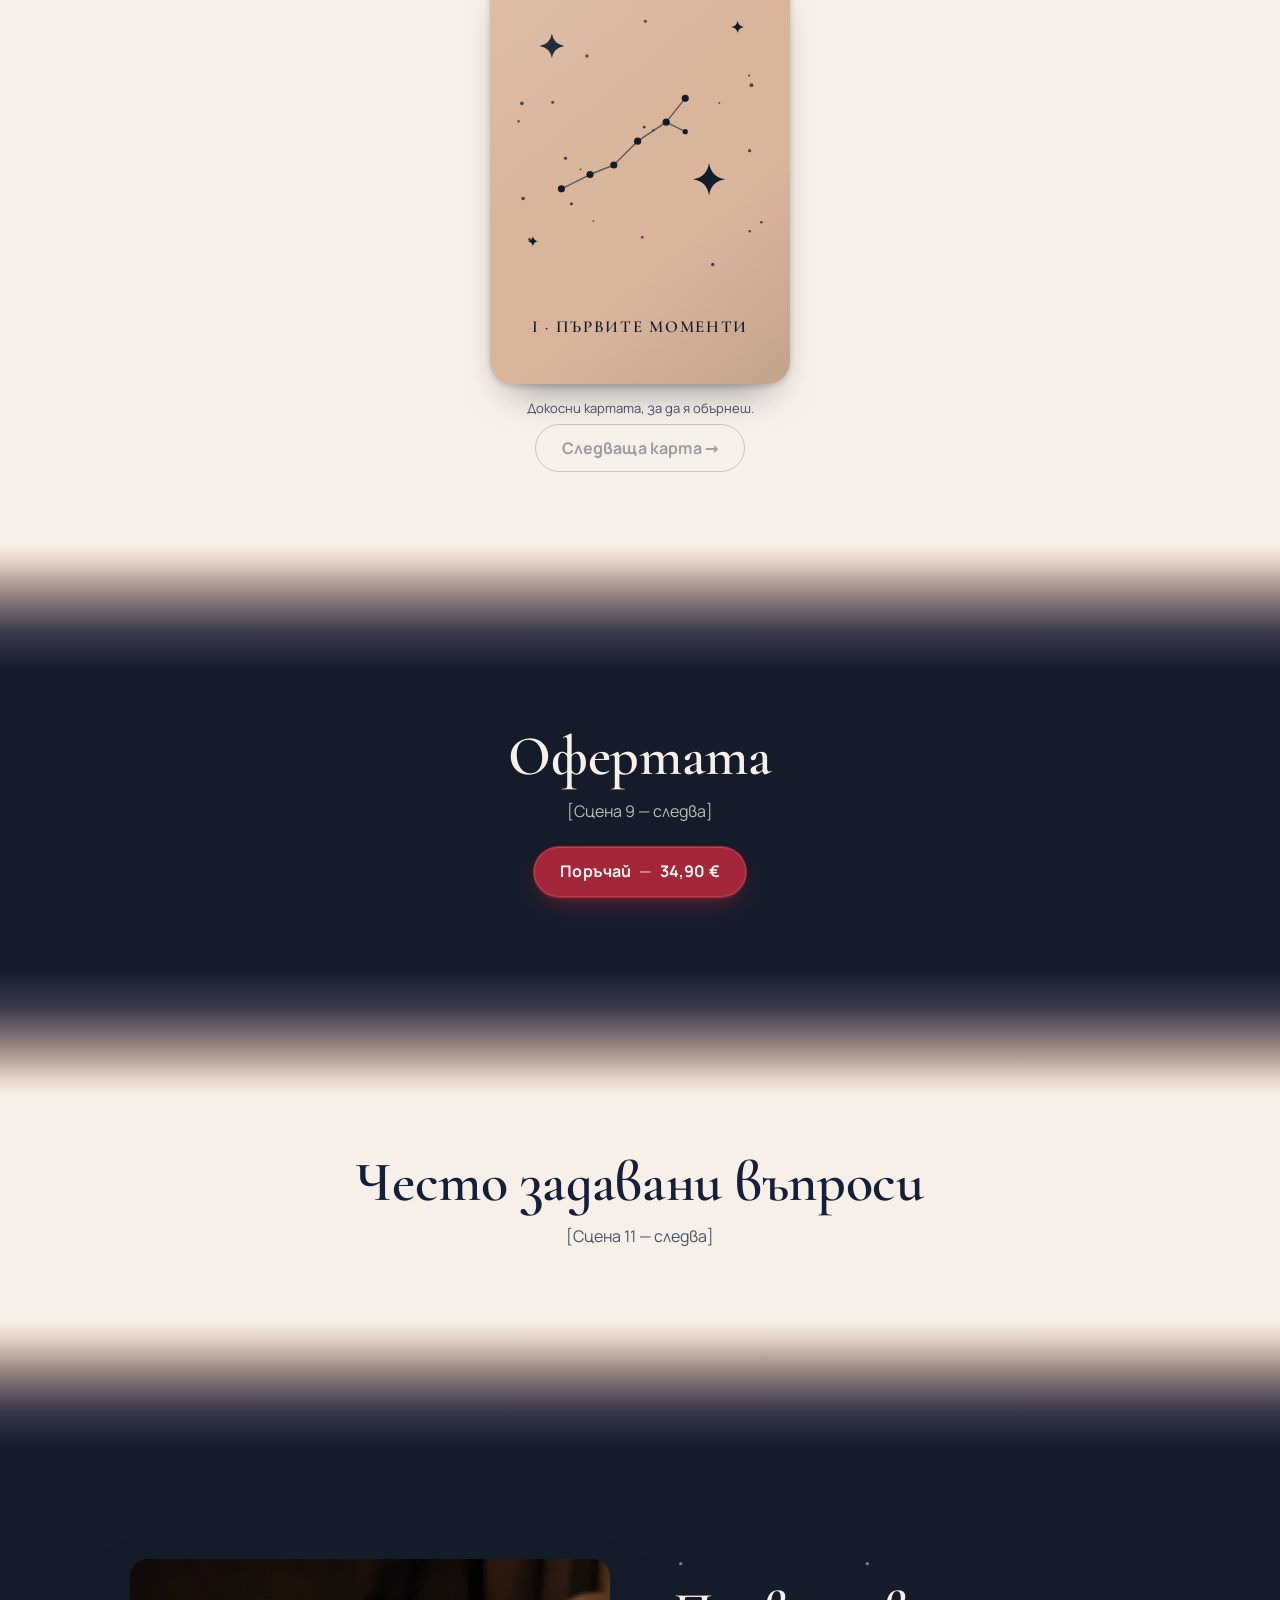
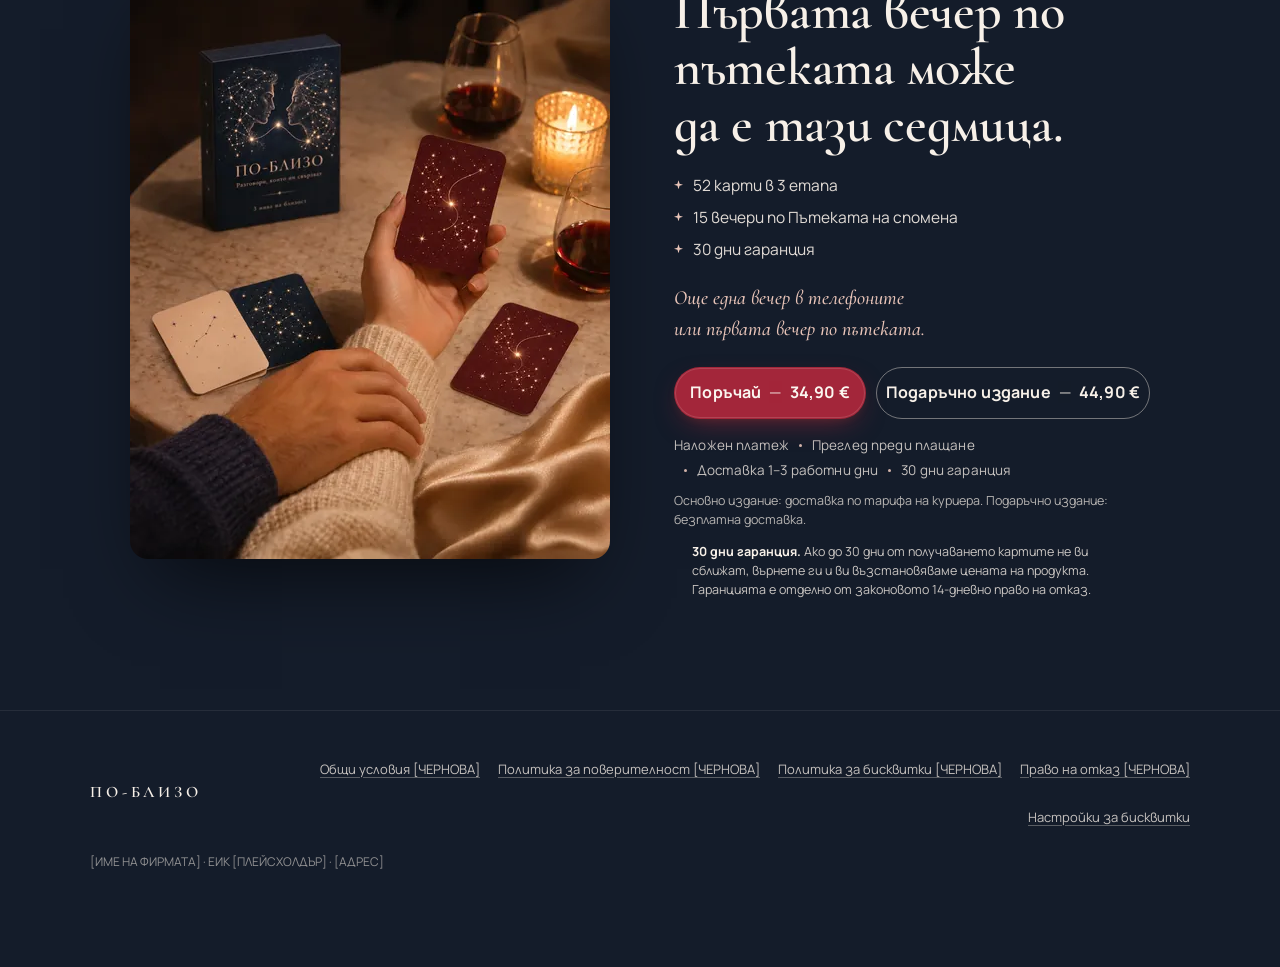
==== commit 9d6b81a3: "Simplify scene 3, restructure scene 4, build scene 7 mini evening, 30-day guarantee - Scene 3: box a" ====
--- a/po-blizo/index.html
+++ b/po-blizo/index.html
@@ -143,10 +143,11 @@
           <a class="btn btn--primary" href="#oferta" data-checkout="basic">Поръчай <span class="price-sep">—</span> 34,90&nbsp;€</a>
           <a class="btn btn--ghost" href="#opitai">Виж картите</a>
         </div>
-        <ul class="trust" aria-label="Плащане и доставка">
+        <ul class="trust" aria-label="Плащане, доставка и гаранция">
           <li>Наложен платеж</li>
           <li>Преглед преди плащане</li>
           <li>Доставка 1–3 работни дни</li>
+          <li>30 дни гаранция</li>
         </ul>
       </div>
 
@@ -213,37 +214,29 @@
   <section class="sec unbox" id="kutiyata" data-theme="light" aria-labelledby="kutiyata-title">
     <div class="unbox-pin">
       <h2 class="sec-title" id="kutiyata-title">Отвори кутията</h2>
-      <div class="unbox-stage" aria-hidden="true">
-        <div class="unbox-anchor"></div>
-        <div class="unbox-box"><div class="box-stage"><div class="box3d"><div class="box-shadow"></div>
-          <div class="cuboid base"><div class="face f-back"></div><div class="face f-left"></div><div class="face f-right"></div><div class="face f-front"></div>
-            <div class="face f-top"><div class="pb-card pb-card--sp"><svg viewBox="0 0 63 88"><use href="#cb-sp"/></svg><span class="lbl">Отвори вечерта</span></div></div></div>
-          <div class="cuboid lid"><div class="face f-back"></div><div class="face f-left"></div><div class="face f-right"></div><div class="face f-front"></div><div class="face f-top"></div></div>
-        </div></div></div>
-        <div class="slot slot--fan" style="--x:18%;--y:25%"><div class="fly" style="--dx:-10px;--dy:4px"><div class="tilt" style="--r:-14deg"><div class="pb-card pb-card--s1"><svg viewBox="0 0 63 88"><use href="#cb-s1"/></svg></div></div></div><div class="fly" style="--dx:-3px;--dy:0px"><div class="tilt" style="--r:-5deg"><div class="pb-card pb-card--s1"><svg viewBox="0 0 63 88"><use href="#cb-s1"/></svg></div></div></div><div class="fly" style="--dx:3px;--dy:0px"><div class="tilt" style="--r:5deg"><div class="pb-card pb-card--s1"><svg viewBox="0 0 63 88"><use href="#cb-s1"/></svg></div></div></div><div class="fly" style="--dx:10px;--dy:4px"><div class="tilt" style="--r:14deg"><div class="pb-card pb-card--s1"><svg viewBox="0 0 63 88"><use href="#cb-s1"/></svg></div></div></div></div>
-        <div class="slot slot--fan" style="--x:50%;--y:25%"><div class="fly" style="--dx:-10px;--dy:4px"><div class="tilt" style="--r:-14deg"><div class="pb-card pb-card--s2"><svg viewBox="0 0 63 88"><use href="#cb-s2"/></svg></div></div></div><div class="fly" style="--dx:-3px;--dy:0px"><div class="tilt" style="--r:-5deg"><div class="pb-card pb-card--s2"><svg viewBox="0 0 63 88"><use href="#cb-s2"/></svg></div></div></div><div class="fly" style="--dx:3px;--dy:0px"><div class="tilt" style="--r:5deg"><div class="pb-card pb-card--s2"><svg viewBox="0 0 63 88"><use href="#cb-s2"/></svg></div></div></div><div class="fly" style="--dx:10px;--dy:4px"><div class="tilt" style="--r:14deg"><div class="pb-card pb-card--s2"><svg viewBox="0 0 63 88"><use href="#cb-s2"/></svg></div></div></div></div>
-        <div class="slot slot--fan" style="--x:82%;--y:25%"><div class="fly" style="--dx:-10px;--dy:4px"><div class="tilt" style="--r:-14deg"><div class="pb-card pb-card--s3"><svg viewBox="0 0 63 88"><use href="#cb-s3"/></svg></div></div></div><div class="fly" style="--dx:-3px;--dy:0px"><div class="tilt" style="--r:-5deg"><div class="pb-card pb-card--s3"><svg viewBox="0 0 63 88"><use href="#cb-s3"/></svg></div></div></div><div class="fly" style="--dx:3px;--dy:0px"><div class="tilt" style="--r:5deg"><div class="pb-card pb-card--s3"><svg viewBox="0 0 63 88"><use href="#cb-s3"/></svg></div></div></div><div class="fly" style="--dx:10px;--dy:4px"><div class="tilt" style="--r:14deg"><div class="pb-card pb-card--s3"><svg viewBox="0 0 63 88"><use href="#cb-s3"/></svg></div></div></div></div>
-        <div class="slot slot--pile" style="--x:14%;--y:70%"><div class="fly" style="--dx:0px;--dy:0px"><div class="tilt" style="--r:-3deg"><div class="pb-card pb-card--sp"><svg viewBox="0 0 63 88"><use href="#cb-sp"/></svg></div></div></div><div class="fly" style="--dx:4px;--dy:-3px"><div class="tilt" style="--r:4deg"><div class="pb-card pb-card--sp"><svg viewBox="0 0 63 88"><use href="#cb-sp"/></svg></div></div></div><div class="fly" style="--dx:-4px;--dy:-5px"><div class="tilt" style="--r:-8deg"><div class="pb-card pb-card--sp"><svg viewBox="0 0 63 88"><use href="#cb-sp"/></svg></div></div></div></div>
-        <div class="slot slot--pile" style="--x:38%;--y:70%"><div class="fly" style="--dx:0px;--dy:0px"><div class="tilt" style="--r:-3deg"><div class="pb-card pb-card--sp"><svg viewBox="0 0 63 88"><use href="#cb-sp"/></svg></div></div></div><div class="fly" style="--dx:4px;--dy:-3px"><div class="tilt" style="--r:4deg"><div class="pb-card pb-card--sp"><svg viewBox="0 0 63 88"><use href="#cb-sp"/></svg></div></div></div></div>
-        <div class="slot slot--pile" style="--x:62%;--y:70%"><div class="fly" style="--dx:0px;--dy:0px"><div class="tilt" style="--r:-3deg"><div class="pb-card pb-card--sp"><svg viewBox="0 0 63 88"><use href="#cb-sp"/></svg></div></div></div></div>
-        <div class="slot slot--pile" style="--x:86%;--y:70%"><div class="fly" style="--dx:0px;--dy:0px"><div class="tilt" style="--r:-3deg"><div class="pb-card pb-card--sp"><svg viewBox="0 0 63 88"><use href="#cb-sp"/></svg></div></div></div></div>
-        <p class="slot-lbl slot-lbl--fan" style="--x:18%;--y:48%"><b class="cnt" data-n="15">15</b><span>I · Първите моменти</span></p>
-        <p class="slot-lbl slot-lbl--fan" style="--x:50%;--y:48%"><b class="cnt" data-n="15">15</b><span>II · Какво се промени</span></p>
-        <p class="slot-lbl slot-lbl--fan" style="--x:82%;--y:48%"><b class="cnt" data-n="15">15</b><span>III · Какво искаме да запазим</span></p>
-        <p class="slot-lbl" style="--x:14%;--y:90%"><b class="cnt" data-n="3">3</b><span>Карти-спомен</span></p>
-        <p class="slot-lbl" style="--x:38%;--y:90%"><b class="cnt" data-n="2">2</b><span>„Пропускам“</span></p>
-        <p class="slot-lbl" style="--x:62%;--y:90%"><b class="cnt" data-n="1">1</b><span>„Отвори вечерта“</span></p>
-        <p class="slot-lbl" style="--x:86%;--y:90%"><b class="cnt" data-n="1">1</b><span>„Как да играете“</span></p>
-      </div>
-      <ul class="visually-hidden">
-        <li>45 карти с въпроси — по 15 за всеки етап: Първите моменти, Какво се промени, Какво искаме да запазим</li>
-        <li>3 карти-спомен за писане</li>
-        <li>2 карти „Пропускам“</li>
-        <li>1 карта „Отвори вечерта“</li>
-        <li>1 карта „Как да играете“</li>
-      </ul>
+      <div class="unbox-stage">
+        <div class="piles">
+          <div class="pile">
+            <div class="pile-cards"><div class="fly" style="--dx:-3px;--dy:4px;--r:-3deg"><div class="pb-card pb-card--s1"><svg viewBox="0 0 63 88"><use href="#cb-s1"/></svg></div></div><div class="fly" style="--dx:3px;--dy:2px;--r:2deg"><div class="pb-card pb-card--s1"><svg viewBox="0 0 63 88"><use href="#cb-s1"/></svg></div></div><div class="fly" style="--dx:-1px;--dy:-1px;--r:-1deg"><div class="pb-card pb-card--s1"><svg viewBox="0 0 63 88"><use href="#cb-s1"/></svg></div></div><div class="fly" style="--dx:0px;--dy:-4px;--r:0.5deg"><div class="pb-card pb-card--s1"><svg viewBox="0 0 63 88"><use href="#cb-s1"/></svg></div></div></div>
+            <p class="pile-lbl">I · Първите моменти</p>
+          </div>
+          <div class="pile">
+            <div class="pile-cards"><div class="unbox-box" aria-hidden="true"><div class="box-stage"><div class="box3d"><div class="box-shadow"></div>
+              <div class="cuboid base"><div class="face f-back"></div><div class="face f-left"></div><div class="face f-right"></div><div class="face f-front"></div>
+                <div class="face f-top"><div class="pb-card pb-card--s1"><svg viewBox="0 0 63 88"><use href="#cb-s1"/></svg></div></div></div>
+              <div class="cuboid lid"><div class="face f-back"></div><div class="face f-left"></div><div class="face f-right"></div><div class="face f-front"></div><div class="face f-top"></div></div>
+            </div></div></div><div class="fly" style="--dx:-3px;--dy:4px;--r:-3deg"><div class="pb-card pb-card--s2"><svg viewBox="0 0 63 88"><use href="#cb-s2"/></svg></div></div><div class="fly" style="--dx:3px;--dy:2px;--r:2deg"><div class="pb-card pb-card--s2"><svg viewBox="0 0 63 88"><use href="#cb-s2"/></svg></div></div><div class="fly" style="--dx:-1px;--dy:-1px;--r:-1deg"><div class="pb-card pb-card--s2"><svg viewBox="0 0 63 88"><use href="#cb-s2"/></svg></div></div><div class="fly" style="--dx:0px;--dy:-4px;--r:0.5deg"><div class="pb-card pb-card--s2"><svg viewBox="0 0 63 88"><use href="#cb-s2"/></svg></div></div></div>
+            <p class="pile-lbl">II · Какво се промени</p>
+          </div>
+          <div class="pile">
+            <div class="pile-cards"><div class="fly" style="--dx:-3px;--dy:4px;--r:-3deg"><div class="pb-card pb-card--s3"><svg viewBox="0 0 63 88"><use href="#cb-s3"/></svg></div></div><div class="fly" style="--dx:3px;--dy:2px;--r:2deg"><div class="pb-card pb-card--s3"><svg viewBox="0 0 63 88"><use href="#cb-s3"/></svg></div></div><div class="fly" style="--dx:-1px;--dy:-1px;--r:-1deg"><div class="pb-card pb-card--s3"><svg viewBox="0 0 63 88"><use href="#cb-s3"/></svg></div></div><div class="fly" style="--dx:0px;--dy:-4px;--r:0.5deg"><div class="pb-card pb-card--s3"><svg viewBox="0 0 63 88"><use href="#cb-s3"/></svg></div></div></div>
+            <p class="pile-lbl">III · Какво искаме да запазим</p>
+          </div>
+        </div>
+      </div>
       <div class="unbox-sum">
-        <p><b>52 карти. 15 вечери по пътеката.</b><br>3 карти на вечер, без да се повтаряте.</p>
+        <p class="us-big">52 карти · 15 вечери</p>
+        <p class="us-small">Плюс 7 специални карти: карти-спомен за писане, „Пропускам“ и ритуал за начало на вечерта.</p>
         <a class="btn btn--outline" href="#opitai">Виж картите</a>
       </div>
     </div>
@@ -252,62 +245,96 @@
   <!-- ============ 4 · „Пътеката на спомена“ ============ -->
   <section class="sec pateka" id="pateka" data-theme="light" aria-labelledby="pateka-title">
     <div class="pateka-head">
-      <p class="eyebrow eyebrow--ink">Всяка вечер · 3 карти · 3 спирки</p>
       <h2 class="sec-title" id="pateka-title">Пътеката на спомена</h2>
-      <p class="pateka-lead">Всяка вечер вървите по една и съща пътека: от това, което ви събра, до това, което искате да запазите.</p>
+      <p class="pateka-sub">Една вечер. Една пътека. Три стъпки.</p>
+      <p class="pateka-lead">Изтеглете по една карта от всяка купчинка — първо спомен, после какво се промени, накрая какво искате да запазите.</p>
     </div>
     <div class="path">
       <svg class="path-svg" aria-hidden="true" preserveAspectRatio="none"><path class="path-future"/><path class="path-thread" pathLength="1"/></svg>
-        <article class="stop-panel" aria-labelledby="stop1-t">
-          <span class="stop-dot" aria-hidden="true"><svg viewBox="0 0 24 24"><path d="M12 1Q13.2 10.8 23 12Q13.2 13.2 12 23Q10.8 13.2 1 12Q10.8 10.8 12 1Z"/></svg></span>
-          <div class="sp-head">
-            <div class="pb-card pb-card--s1" aria-hidden="true"><svg viewBox="0 0 63 88"><use href="#cb-s1"/></svg></div>
-            <div>
-              <p class="sp-k">Спирка 1 · 15 карти</p>
-              <h3 class="sp-t" id="stop1-t">I · Първите моменти</h3>
-              <p class="sp-d">Леко, носталгично начало.</p>
-            </div>
-          </div>
-          <p class="sp-q">„Кой е моментът, в който за първи път си помисли: с този човек ми е леко?“</p>
-          <span class="tag-draft">[ЗА ОДОБРЕНИЕ]</span>
-        </article>
-        <article class="stop-panel" aria-labelledby="stop2-t">
-          <span class="stop-dot" aria-hidden="true"><svg viewBox="0 0 24 24"><path d="M12 1Q13.2 10.8 23 12Q13.2 13.2 12 23Q10.8 13.2 1 12Q10.8 10.8 12 1Z"/></svg></span>
-          <div class="sp-head">
-            <div class="pb-card pb-card--s2" aria-hidden="true"><svg viewBox="0 0 63 88"><use href="#cb-s2"/></svg></div>
-            <div>
-              <p class="sp-k">Спирка 2 · 15 карти</p>
-              <h3 class="sp-t" id="stop2-t">II · Какво се промени</h3>
-              <p class="sp-d">Растежът ви — не упреци.</p>
-            </div>
-          </div>
-          <p class="sp-q">„Кое в мен се е променило за добро, откакто сме заедно?“</p>
-          <span class="tag-draft">[ЗА ОДОБРЕНИЕ]</span>
-        </article>
-        <article class="stop-panel" aria-labelledby="stop3-t">
-          <span class="stop-dot" aria-hidden="true"><svg viewBox="0 0 24 24"><path d="M12 1Q13.2 10.8 23 12Q13.2 13.2 12 23Q10.8 13.2 1 12Q10.8 10.8 12 1Z"/></svg></span>
-          <div class="sp-head">
-            <div class="pb-card pb-card--s3" aria-hidden="true"><svg viewBox="0 0 63 88"><use href="#cb-s3"/></svg></div>
-            <div>
-              <p class="sp-k">Спирка 3 · 15 карти</p>
-              <h3 class="sp-t" id="stop3-t">III · Какво искаме да запазим</h3>
-              <p class="sp-d">Свързване и едно малко общо действие.</p>
-            </div>
-          </div>
-          <p class="sp-q">„Кой наш малък навик не искаш никога да изгубим?“</p>
-          <p class="sp-a"><b>Действие:</b> Изберете една вечер следващата седмица и я запазете само за вас.</p>
-          <span class="tag-draft">[ЗА ОДОБРЕНИЕ]</span>
-        </article>
+      <ol class="stops">
+        <li class="stop">
+          <div class="stop-card pb-card pb-card--s1" aria-hidden="true"><svg viewBox="0 0 63 88"><use href="#cb-s1"/></svg></div>
+          <div class="stop-text">
+            <h3 class="sp-t">I · Първите моменти</h3>
+            <p class="sp-d">Леко, носталгично начало.</p>
+          </div>
+        </li>
+        <li class="stop">
+          <div class="stop-card pb-card pb-card--s2" aria-hidden="true"><svg viewBox="0 0 63 88"><use href="#cb-s2"/></svg></div>
+          <div class="stop-text">
+            <h3 class="sp-t">II · Какво се промени</h3>
+            <p class="sp-d">Растежът ви — не упреци.</p>
+          </div>
+        </li>
+        <li class="stop">
+          <div class="stop-card pb-card pb-card--s3" aria-hidden="true"><svg viewBox="0 0 63 88"><use href="#cb-s3"/></svg></div>
+          <div class="stop-text">
+            <h3 class="sp-t">III · Какво искаме да запазим</h3>
+            <p class="sp-d">Свързване и едно малко общо действие.</p>
+          </div>
+        </li>
+      </ol>
     </div>
     <div class="pateka-end" data-hide-sticky>
-      <p class="pe-sum">Една вечер. Три карти. Около 40 минути.</p>
       <a class="btn btn--primary" href="#oferta" data-checkout="basic">Започнете първата вечер <span class="price-sep">—</span> 34,90&nbsp;€</a>
     </div>
   </section>
 
-  <section class="sec sec-stub" id="opitai" data-theme="light" aria-labelledby="opitai-title">
+  <!-- ============ 7 · „Опитай 3 карти“ — мини вечер ============ -->
+  <section class="sec try" id="opitai" data-theme="light" aria-labelledby="opitai-title">
     <h2 class="sec-title" id="opitai-title">Опитай 3 карти</h2>
-    <p>[Сцена 7 — следва]</p>
+    <p class="try-rule">Единият чете въпроса, другият отговаря. Който е чел, казва със свои думи какво е чул. После сменяте ролите. Накрая правите действието заедно.</p>
+    <div class="deck" aria-roledescription="тесте">
+      <p class="deck-step" aria-live="polite"><span class="ds-n">1</span> от 3</p>
+      <div class="deck-dots" aria-hidden="true"><i class="on"></i><i></i><i></i></div>
+      <ol class="deck-cards">
+        <li class="flip is-active" data-i="0">
+          <button class="flip-btn" type="button" aria-pressed="false" aria-label="Карта 1 от 3, I · Първите моменти. Докосни, за да я обърнеш.">
+            <span class="flip-inner">
+              <span class="fc fc-back pb-card pb-card--s1" aria-hidden="true"><svg viewBox="0 0 63 88"><use href="#cb-s1"/></svg><span class="lbl">I · Първите моменти</span></span>
+              <span class="fc fc-front fc--s1">
+                <span class="fc-stage">I · Първите моменти</span>
+                <span class="fc-q">Какво забеляза първо в мен — и какво още забелязваш днес?</span>
+                <span class="fc-act"><b>Действие</b>Всеки казва по едно нещо, което другият прави и което още го трогва.</span>
+              </span>
+            </span>
+          </button>
+        </li>
+        <li class="flip" data-i="1">
+          <button class="flip-btn" type="button" aria-pressed="false" aria-label="Карта 2 от 3, II · Какво се промени. Докосни, за да я обърнеш.">
+            <span class="flip-inner">
+              <span class="fc fc-back pb-card pb-card--s2" aria-hidden="true"><svg viewBox="0 0 63 88"><use href="#cb-s2"/></svg><span class="lbl">II · Какво се промени</span></span>
+              <span class="fc fc-front fc--s2">
+                <span class="fc-stage">II · Какво се промени</span>
+                <span class="fc-q">Кое в мен се е променило за добро, откакто сме заедно?</span>
+                <span class="fc-act"><b>Действие</b>Напишете си по една дума за промяната и си ги разменете.</span>
+              </span>
+            </span>
+          </button>
+        </li>
+        <li class="flip" data-i="2">
+          <button class="flip-btn" type="button" aria-pressed="false" aria-label="Карта 3 от 3, III · Какво искаме да запазим. Докосни, за да я обърнеш.">
+            <span class="flip-inner">
+              <span class="fc fc-back pb-card pb-card--s3" aria-hidden="true"><svg viewBox="0 0 63 88"><use href="#cb-s3"/></svg><span class="lbl">III · Какво искаме да запазим</span></span>
+              <span class="fc fc-front fc--s3">
+                <span class="fc-stage">III · Какво искаме да запазим</span>
+                <span class="fc-q">Ако след 10 години си спомним тази вечер, какво искаш да сме запазили?</span>
+                <span class="fc-act"><b>Действие</b>Запишете го на карта-спомен и я сложете в кутията.</span>
+              </span>
+            </span>
+          </button>
+        </li>
+      </ol>
+      <p class="deck-hint">Докосни картата, за да я обърнеш.</p>
+      <div class="deck-nav">
+        <button type="button" class="deck-prev" disabled>← Предишна</button>
+        <button type="button" class="btn btn--outline deck-next" disabled>Следваща карта →</button>
+      </div>
+    </div>
+    <div class="try-end" data-hide-sticky hidden>
+      <p class="te-big">Това беше една вечер.<br>В кутията ви чакат още 14.</p>
+      <a class="btn btn--primary" href="#oferta" data-checkout="basic">Поръчай <span class="price-sep">—</span> 34,90&nbsp;€</a>
+    </div>
   </section>
 
   <section class="sec sec-stub" id="oferta" data-theme="dark" data-hide-sticky aria-labelledby="oferta-title">
@@ -339,19 +366,21 @@
         <ul class="final-list">
           <li>52 карти в 3 етапа</li>
           <li>15 вечери по Пътеката на спомена</li>
-          <li>Гаранция „3 вечери“</li>
+          <li>30 дни гаранция</li>
         </ul>
         <p class="final-warn">Още една вечер в телефоните или първата вечер по пътеката.</p>
         <div class="final-ctas">
           <a class="btn btn--primary" href="#oferta" data-checkout="basic">Поръчай <span class="price-sep">—</span> 34,90&nbsp;€</a>
           <a class="btn btn--ghost" href="#oferta" data-checkout="gift">Подаръчно издание <span class="price-sep">—</span> 44,90&nbsp;€</a>
         </div>
-        <ul class="trust" aria-label="Плащане и доставка">
+        <ul class="trust" aria-label="Плащане, доставка и гаранция">
           <li>Наложен платеж</li>
           <li>Преглед преди плащане</li>
           <li>Доставка 1–3 работни дни</li>
+          <li>30 дни гаранция</li>
         </ul>
         <p class="final-ship">Основно издание: доставка по тарифа на куриера. Подаръчно издание: безплатна доставка.</p>
+        <p class="final-guarantee"><b>30 дни гаранция.</b> Ако до 30 дни от получаването картите не ви сближат, върнете ги и ви възстановяваме цената на продукта. Гаранцията е отделно от законовото 14-дневно право на отказ.</p>
       </div>
     </div>
   </section>
--- a/po-blizo/css/styles.css
+++ b/po-blizo/css/styles.css
@@ -298,71 +298,106 @@
    ============================================================ */
 .unbox{padding:0}
 .unbox-pin{
-  min-height:100svh;display:flex;flex-direction:column;align-items:center;
-  padding:56px var(--gutter) calc(84px + env(safe-area-inset-bottom));
+  min-height:100svh;display:flex;flex-direction:column;align-items:center;justify-content:center;gap:0;
+  padding:48px var(--gutter) calc(84px + env(safe-area-inset-bottom));
 }
 .unbox .sec-title{flex:none}
-.unbox-stage{
-  --fanw:clamp(58px,16vw,128px);--pilew:clamp(46px,12.5vw,96px);
-  position:relative;flex:1;width:100%;max-width:1000px;min-height:380px;margin-top:8px;
-  perspective:900px;perspective-origin:50% 40%;
-}
-.unbox-anchor{position:absolute;left:50%;top:47%;width:1px;height:1px}
-.slot{position:absolute;left:var(--x);top:var(--y);width:0;height:0;transform-style:preserve-3d}
-.fly{position:absolute;left:0;top:0;translate:var(--dx) var(--dy);will-change:transform}
-.tilt{rotate:var(--r);transform-origin:50% 85%}
-.slot--fan .pb-card{--cardw:var(--fanw)}
-.slot--pile .pb-card{--cardw:var(--pilew)}
-.fly .pb-card{position:absolute;left:calc(var(--cardw) / -2);top:calc(var(--cardw) * -0.7);box-shadow:0 10px 18px -10px rgba(20,28,42,.55),0 1px 3px rgba(20,28,42,.2)}
+/* място под заглавието, където кутията се появява и отваря — никога върху него */
+.unbox-stage{--cardw:clamp(84px,25vw,150px);width:100%;max-width:760px;padding-top:clamp(84px,13vh,120px);position:relative}
+.piles{display:grid;grid-template-columns:repeat(3,1fr);gap:12px;align-items:start}
+.pile{display:flex;flex-direction:column;align-items:center;min-width:0}
+.pile-cards{position:relative;width:var(--cardw);height:calc(var(--cardw) * 88 / 63)}
+.fly{position:absolute;inset:0;translate:var(--dx) var(--dy);rotate:var(--r);will-change:transform}
+.fly .pb-card{--cardw:inherit;width:100%;box-shadow:0 10px 18px -10px rgba(20,28,42,.5),0 1px 3px rgba(20,28,42,.18)}
 .unbox .pb-card .lbl{display:none}
-.slot-lbl{
-  position:absolute;left:var(--x);top:var(--y);transform:translate(-50%,-30%);
-  width:max-content;max-width:31%;text-align:center;font-size:12px;line-height:1.3;color:#2a3450;
-}
-.slot-lbl--fan{max-width:32%}
-.slot-lbl:not(.slot-lbl--fan){max-width:23%;font-size:11px}
-.slot-lbl b{display:block;font-family:var(--f-display);font-weight:600;font-size:clamp(26px,7vw,40px);line-height:1;color:var(--navy);margin-bottom:2px;font-variant-numeric:lining-nums tabular-nums}
-.slot-lbl span{display:block;font-weight:600;letter-spacing:.02em}
-.unbox-box{display:none;position:absolute;left:50%;top:47%;translate:-50% -50%}
+.pile-lbl{margin-top:24px;text-align:center;font-family:var(--f-display);font-weight:600;font-size:clamp(15px,4.1vw,20px);line-height:1.2;color:var(--navy);text-wrap:balance}
+.unbox-box{display:none;position:absolute;left:50%;top:50%;translate:-50% -50%;z-index:0;pointer-events:none}
 .motion .unbox-box{display:block}
-.unbox .box-stage{--w:clamp(118px,32vw,210px)}
+.unbox .box-stage{--w:clamp(132px,40vw,220px)}
 .unbox .box3d{--rx:48deg;--rz:-10deg}
-.unbox-sum{flex:none;text-align:center;margin-top:10px}
-.unbox-sum p{font-size:15.5px;color:#2a3450}
-.unbox-sum b{font-family:var(--f-display);font-weight:600;font-size:clamp(22px,6vw,30px);color:var(--navy);line-height:1.2}
-.unbox-sum .btn{margin-top:14px}
+.fly{z-index:1}
+.unbox-sum{flex:none;text-align:center;margin-top:32px;max-width:520px}
+.us-big{font-family:var(--f-display);font-weight:600;font-size:clamp(26px,7vw,36px);line-height:1.15;color:var(--navy)}
+.us-small{margin-top:8px;font-size:14px;line-height:1.5;color:#46506a;text-wrap:balance}
+.unbox-sum .btn{margin-top:18px}
 
 /* ============================================================
    4 · „Пътеката на спомена“
    ============================================================ */
-.pateka{padding-bottom:72px}
+.pateka{padding-bottom:64px}
 .pateka-head{text-align:center;max-width:620px;margin:0 auto}
-.eyebrow--ink{color:var(--star)}
-.pateka .sec-title{margin-top:10px}
-.pateka-lead{margin-top:12px;font-size:15.5px;color:#2a3450;text-wrap:balance}
-.path{--col:64px;position:relative;max-width:640px;margin:36px auto 0;padding-left:var(--col)}
-/* без JS: права пунктирна линия */
-.path::before{content:"";position:absolute;left:31px;top:0;bottom:0;border-left:1.5px dashed rgba(93,110,152,.45)}
-.js .path::before{display:none}
-.path-svg{position:absolute;left:0;top:0;width:var(--col);height:100%;overflow:visible}
+.pateka-sub{margin-top:10px;font-family:var(--f-display);font-style:italic;font-weight:500;font-size:clamp(20px,5.4vw,26px);color:var(--navy)}
+.pateka-lead{margin-top:10px;font-size:15px;color:#2a3450;text-wrap:balance}
+/* трите карти, свързани с нишката: карта отляво, текст отдясно */
+.path{--cw:72px;position:relative;max-width:520px;margin:32px auto 0}
+.path-svg{position:absolute;inset:0;width:100%;height:100%;overflow:visible;pointer-events:none}
 .path-future{fill:none;stroke:rgba(93,110,152,.35);stroke-width:1.5;stroke-dasharray:3 6;vector-effect:non-scaling-stroke}
 .path-thread{fill:none;stroke:var(--star);stroke-width:2;stroke-linecap:round;stroke-dasharray:1;stroke-dashoffset:0;vector-effect:non-scaling-stroke}
-.stop-panel{position:relative;margin:0 0 clamp(64px,16vh,140px);padding:16px 16px 14px;background:#FBF7F2;border:1px solid #eadcce;border-radius:16px;box-shadow:0 14px 30px -22px rgba(20,32,57,.45)}
-.stop-panel:last-of-type{margin-bottom:0}
-.stop-dot{position:absolute;top:22px;left:calc(var(--sx,32px) - var(--col) - 12px);width:22px;height:22px;display:grid;place-items:center;border-radius:50%;background:radial-gradient(closest-side,rgba(232,196,184,.9),rgba(232,196,184,0))}
-.stop-dot svg{width:18px;height:18px;fill:var(--navy)}
-.sp-head{display:flex;gap:12px;align-items:flex-start}
-.sp-head .pb-card{--cardw:46px;flex:none;box-shadow:0 6px 12px -6px rgba(20,28,42,.5)}
-.sp-head .pb-card .lbl{display:none}
-.sp-k{font-size:11.5px;font-weight:700;letter-spacing:.16em;text-transform:uppercase;color:var(--star)}
-.sp-t{font-size:clamp(22px,6vw,28px);margin-top:2px}
-.sp-d{font-size:13.5px;color:#46506a;margin-top:2px}
-.sp-q{margin-top:12px;font-family:var(--f-display);font-style:italic;font-weight:500;font-size:clamp(20px,5.4vw,24px);line-height:1.25;color:var(--navy)}
-.sp-a{margin-top:10px;font-size:14px;color:#2a3450;padding-top:10px;border-top:1px solid #eadcce}
-.tag-draft{display:inline-block;margin-top:10px;font-size:10.5px;font-weight:700;letter-spacing:.08em;color:#8a6d1f;background:#fff3cd;border-radius:4px;padding:2px 6px}
-.pateka-end{text-align:center;margin-top:44px}
-.pe-sum{font-family:var(--f-display);font-weight:600;font-size:clamp(22px,6vw,28px);margin-bottom:16px;text-wrap:balance}
+.stops{list-style:none;margin:0;padding:0;display:grid;gap:34px;position:relative}
+.stop{display:grid;grid-template-columns:var(--cw) 1fr;gap:20px;align-items:center}
+.stop:nth-child(2){padding-left:28px}
+.stop-card{--cardw:var(--cw);box-shadow:0 10px 18px -10px rgba(20,28,42,.5),0 1px 3px rgba(20,28,42,.18)}
+.stop-card .lbl{display:none}
+.sp-t{font-size:clamp(22px,6vw,28px)}
+.sp-d{font-size:14.5px;color:#46506a;margin-top:4px}
+/* без JS: пунктир между картите */
+.path:not(.is-drawn) .path-svg{display:none}
+.pateka-end{text-align:center;margin-top:36px}
 .pateka-end .btn{white-space:nowrap;padding:0 22px;max-width:100%}
+
+/* ============================================================
+   7 · „Опитай 3 карти“ — мини вечер
+   ============================================================ */
+.try{text-align:center;padding-bottom:72px}
+.try-rule{max-width:440px;margin:14px auto 0;padding:14px 16px;border:1px solid #eadcce;border-radius:14px;background:#FBF7F2;font-size:14.5px;line-height:1.5;color:#2a3450;text-wrap:pretty}
+.deck{--fw:min(300px,78vw);margin:24px auto 0;max-width:420px}
+.deck-step{font-size:12px;font-weight:700;letter-spacing:.18em;text-transform:uppercase;color:var(--star)}
+.deck-step .ds-n{font-size:15px}
+.deck-dots{display:flex;justify-content:center;gap:8px;margin-top:8px}
+.deck-dots i{width:22px;height:3px;border-radius:3px;background:#e2d3c5;transition:background-color .3s}
+.deck-dots i.on{background:var(--navy)}
+.deck-cards{list-style:none;margin:18px auto 0;padding:0;position:relative;width:var(--fw);height:calc(var(--fw) * 88 / 63)}
+.flip{position:absolute;inset:0;opacity:0;visibility:hidden;transform:translateX(24px);transition:opacity .45s var(--ease-out),transform .45s var(--ease-out),visibility 0s linear .45s}
+.flip.is-active{opacity:1;visibility:visible;transform:none;transition:opacity .45s var(--ease-out),transform .45s var(--ease-out)}
+.flip.is-past{transform:translateX(-24px)}
+.flip-btn{display:block;width:100%;height:100%;padding:0;border:0;background:none;cursor:pointer;perspective:1200px;-webkit-tap-highlight-color:transparent;border-radius:calc(var(--fw) * .075)}
+.flip-btn:focus-visible{outline:2px solid var(--navy);outline-offset:4px}
+.flip-inner{position:relative;display:block;width:100%;height:100%;transform-style:preserve-3d;transition:transform .8s cubic-bezier(.3,.7,.2,1)}
+.flip.is-flipped .flip-inner{transform:rotateY(180deg)}
+.fc{position:absolute;inset:0;backface-visibility:hidden;-webkit-backface-visibility:hidden;border-radius:calc(var(--fw) * .075)}
+.fc-back{--cardw:var(--fw);width:100%;box-shadow:0 22px 40px -22px rgba(20,28,42,.6),0 2px 6px rgba(20,28,42,.18)}
+.fc-front{
+  transform:rotateY(180deg);display:flex;flex-direction:column;text-align:center;
+  background:#FBF6F0;border:1px solid var(--fcc);padding:22px 20px 18px;color:var(--navy);
+  box-shadow:0 22px 40px -22px rgba(20,28,42,.6),0 2px 6px rgba(20,28,42,.18),inset 0 0 0 5px #FBF6F0,inset 0 0 0 6px color-mix(in srgb,var(--fcc) 35%,transparent);
+}
+.fc--s1{--fcc:#A87F5E}.fc--s2{--fcc:#141C2A}.fc--s3{--fcc:#5A1E27}
+.fc-stage{font-family:var(--f-display);font-weight:600;text-transform:uppercase;letter-spacing:.12em;font-size:12.5px;color:var(--fcc)}
+.fc-stage::after{content:"";display:block;width:9px;height:9px;margin:10px auto 0;background:var(--fcc);clip-path:polygon(50% 0,62% 38%,100% 50%,62% 62%,50% 100%,38% 62%,0 50%,38% 38%)}
+.fc-q{flex:1;display:flex;align-items:center;justify-content:center;font-family:var(--f-display);font-weight:600;font-size:clamp(23px,6.6vw,28px);line-height:1.2;text-wrap:balance;padding:8px 2px}
+.fc-act{display:block;border-top:1px solid color-mix(in srgb,var(--fcc) 30%,transparent);padding-top:10px;font-size:12.5px;line-height:1.45;color:#2a3450}
+.fc-act b{display:block;font-size:10.5px;letter-spacing:.18em;text-transform:uppercase;color:var(--fcc);margin-bottom:3px}
+.deck-hint{margin-top:14px;font-size:13px;color:#46506a;transition:opacity .3s}
+.deck.is-flipped .deck-hint{opacity:0}
+.deck-nav{display:flex;justify-content:center;align-items:center;gap:14px;margin-top:6px}
+.deck-prev{min-height:44px;padding:0 10px;border:0;background:none;font:600 14px/1 var(--f-text);color:var(--navy);cursor:pointer;text-decoration:underline;text-underline-offset:3px}
+.deck-prev:disabled{display:none}
+.deck-next[hidden]{display:none}
+.deck-next:disabled{opacity:.4;cursor:default}
+.try-end{margin-top:28px}
+.try-end[hidden]{display:none}
+.te-big{font-family:var(--f-display);font-weight:600;font-size:clamp(24px,6.6vw,32px);line-height:1.2;margin-bottom:18px}
+/* без JS: трите карти една под друга, с лицето нагоре */
+.no-js .deck-cards{height:auto;display:grid;gap:18px}
+.no-js .flip{position:relative;opacity:1;visibility:visible;transform:none;height:calc(var(--fw) * 88 / 63)}
+.no-js .flip-inner{transform:rotateY(180deg)}
+.no-js .deck-step,.no-js .deck-dots,.no-js .deck-hint,.no-js .deck-nav{display:none}
+@media (prefers-reduced-motion:reduce){
+  .flip-inner{transform:none!important}
+  .fc-front{transform:none;opacity:0;transition:opacity .2s}
+  .flip.is-flipped .fc-front{opacity:1}
+  .flip.is-flipped .fc-back{opacity:0}
+}
 
 /* ============================================================
    12 · Финален призив
@@ -385,6 +420,8 @@
 .final-ctas .btn{white-space:nowrap}
 .final{padding-top:var(--band)!important}
 .final-ship{margin-top:10px;font-size:12.5px;color:rgba(247,240,232,.72)}
+.final-guarantee{margin:14px auto 0;max-width:440px;font-size:12.5px;line-height:1.5;color:rgba(247,240,232,.8)}
+.final-guarantee b{color:var(--ivory)}
 
 /* временно съдържание, докато секциите бъдат изградени */
 .sec-stub{text-align:center;padding-bottom:72px}
@@ -468,14 +505,6 @@
   .sf-links{justify-content:flex-end}
   .sf-co{grid-column:1/-1}
   .pains .sec-title{margin-bottom:44px}
-  .unbox-pin{padding:72px 40px 48px}
-  .unbox-pin{padding-top:52px}
-  .unbox-stage{min-height:600px;max-width:820px;--fanw:112px;--pilew:76px}
-  .slot--pile{top:calc(var(--y) + 1%)}
-  .slot-lbl:not(.slot-lbl--fan){top:calc(var(--y) - 3%)}
-  .unbox-sum{margin-top:28px}
-  .slot-lbl:not(.slot-lbl--fan){font-size:13px}
-  .slot-lbl{font-size:14px}
   .pain-list{grid-template-columns:1fr 1fr;gap:32px;padding:0 40px}
   .pain-media{border-radius:16px}
   .pain-cap{padding:30px 30px 0;width:62%}
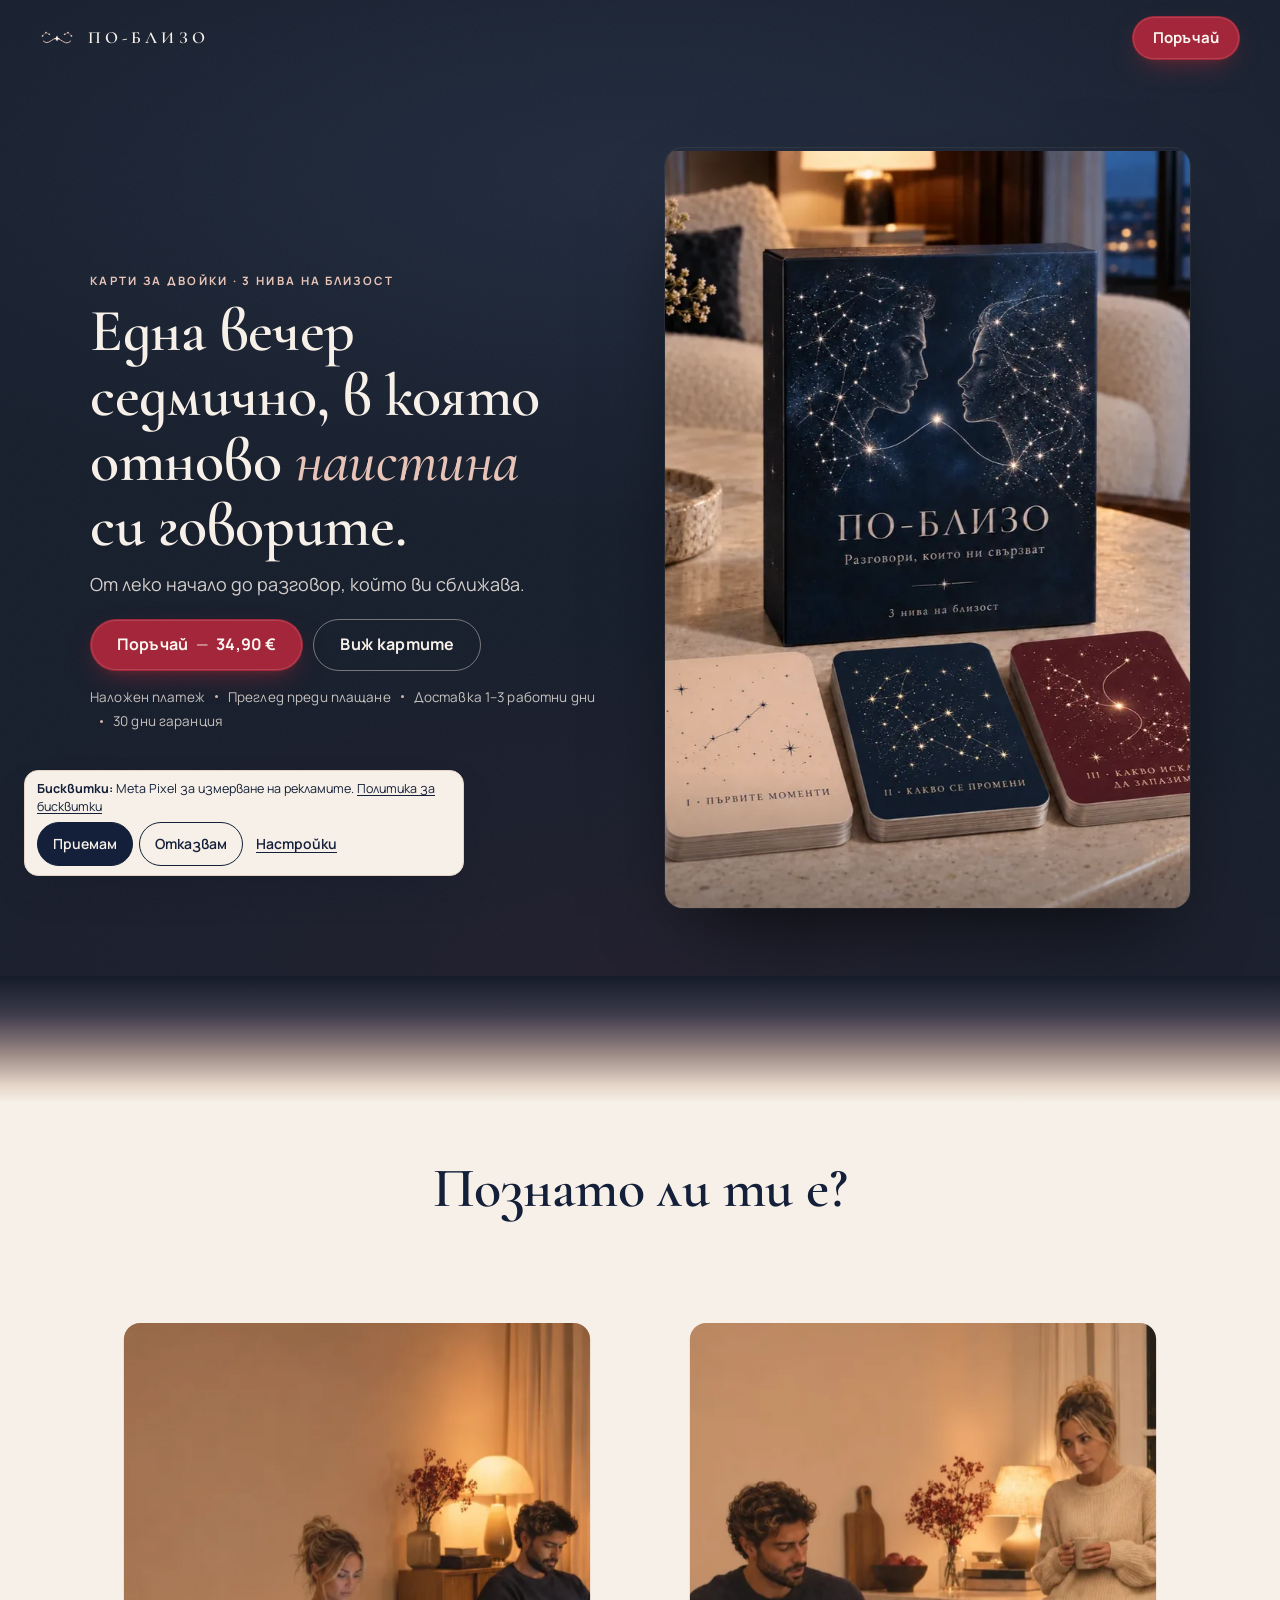
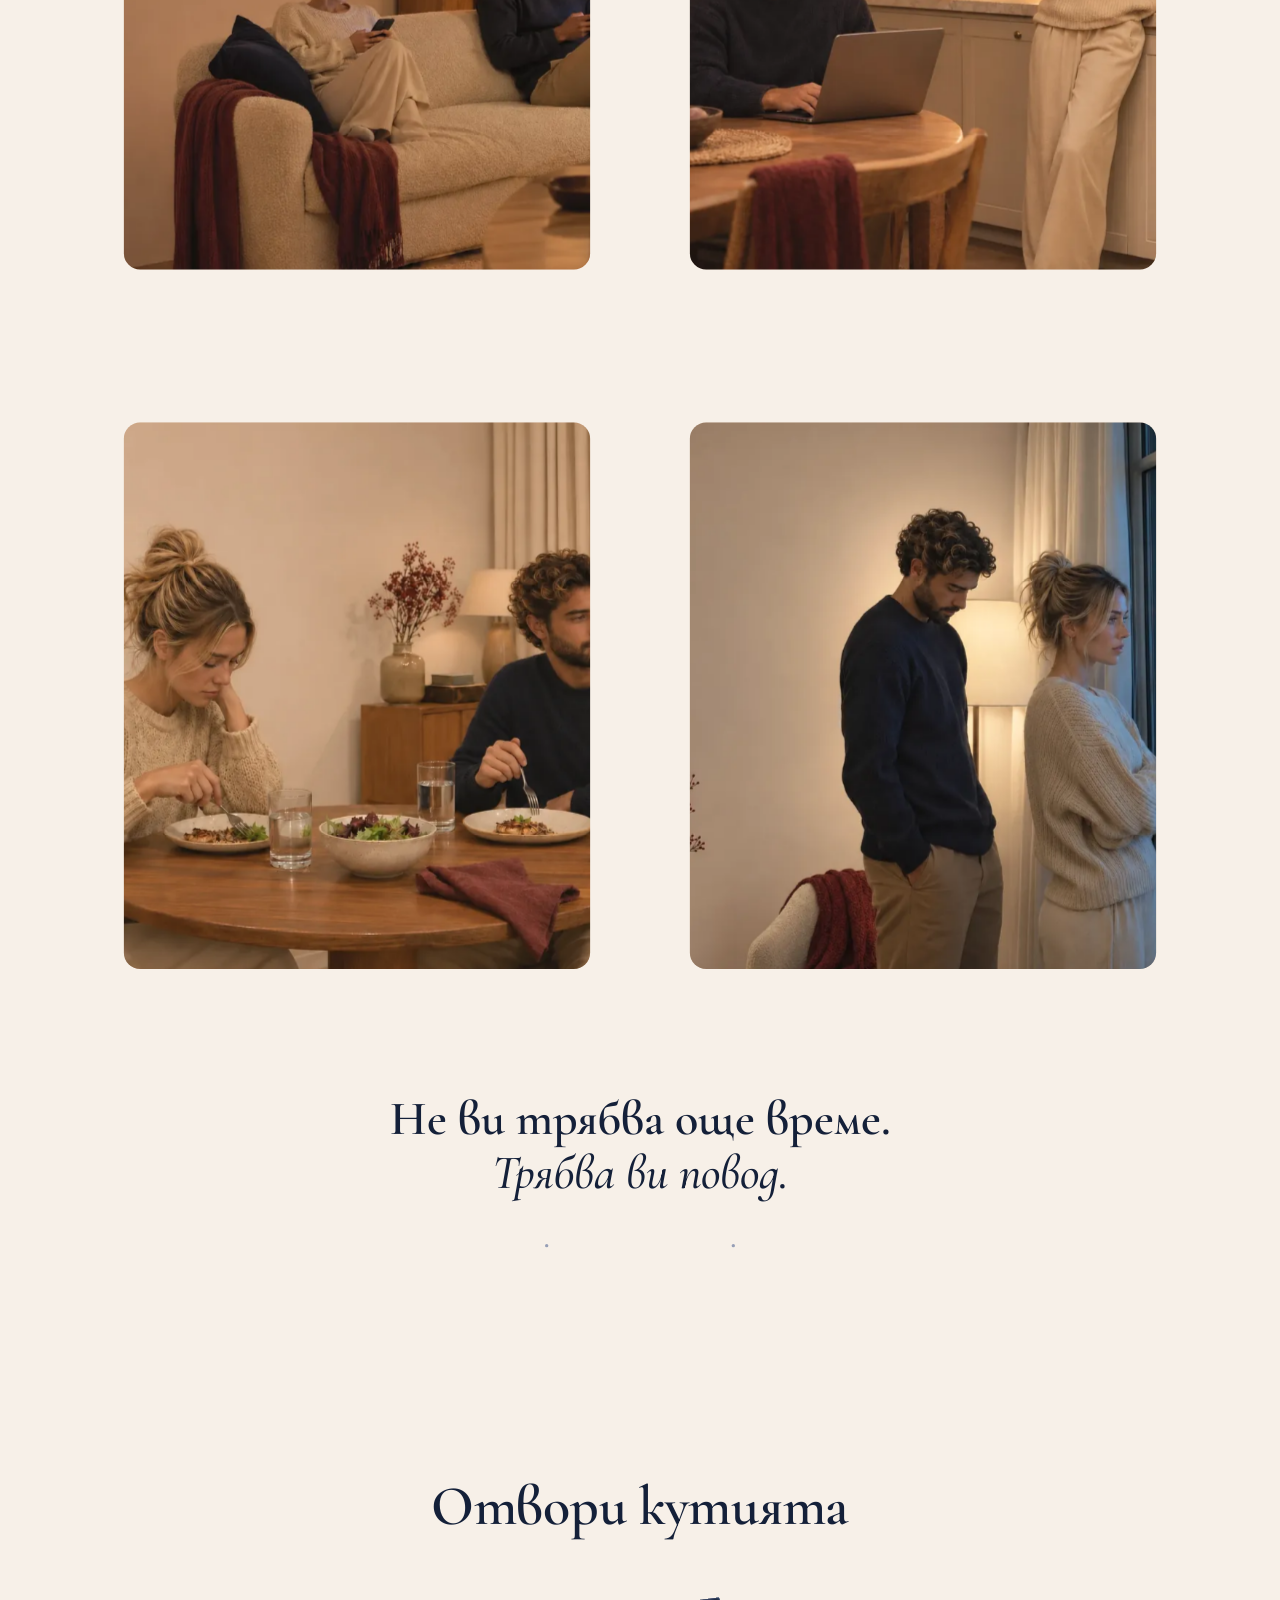
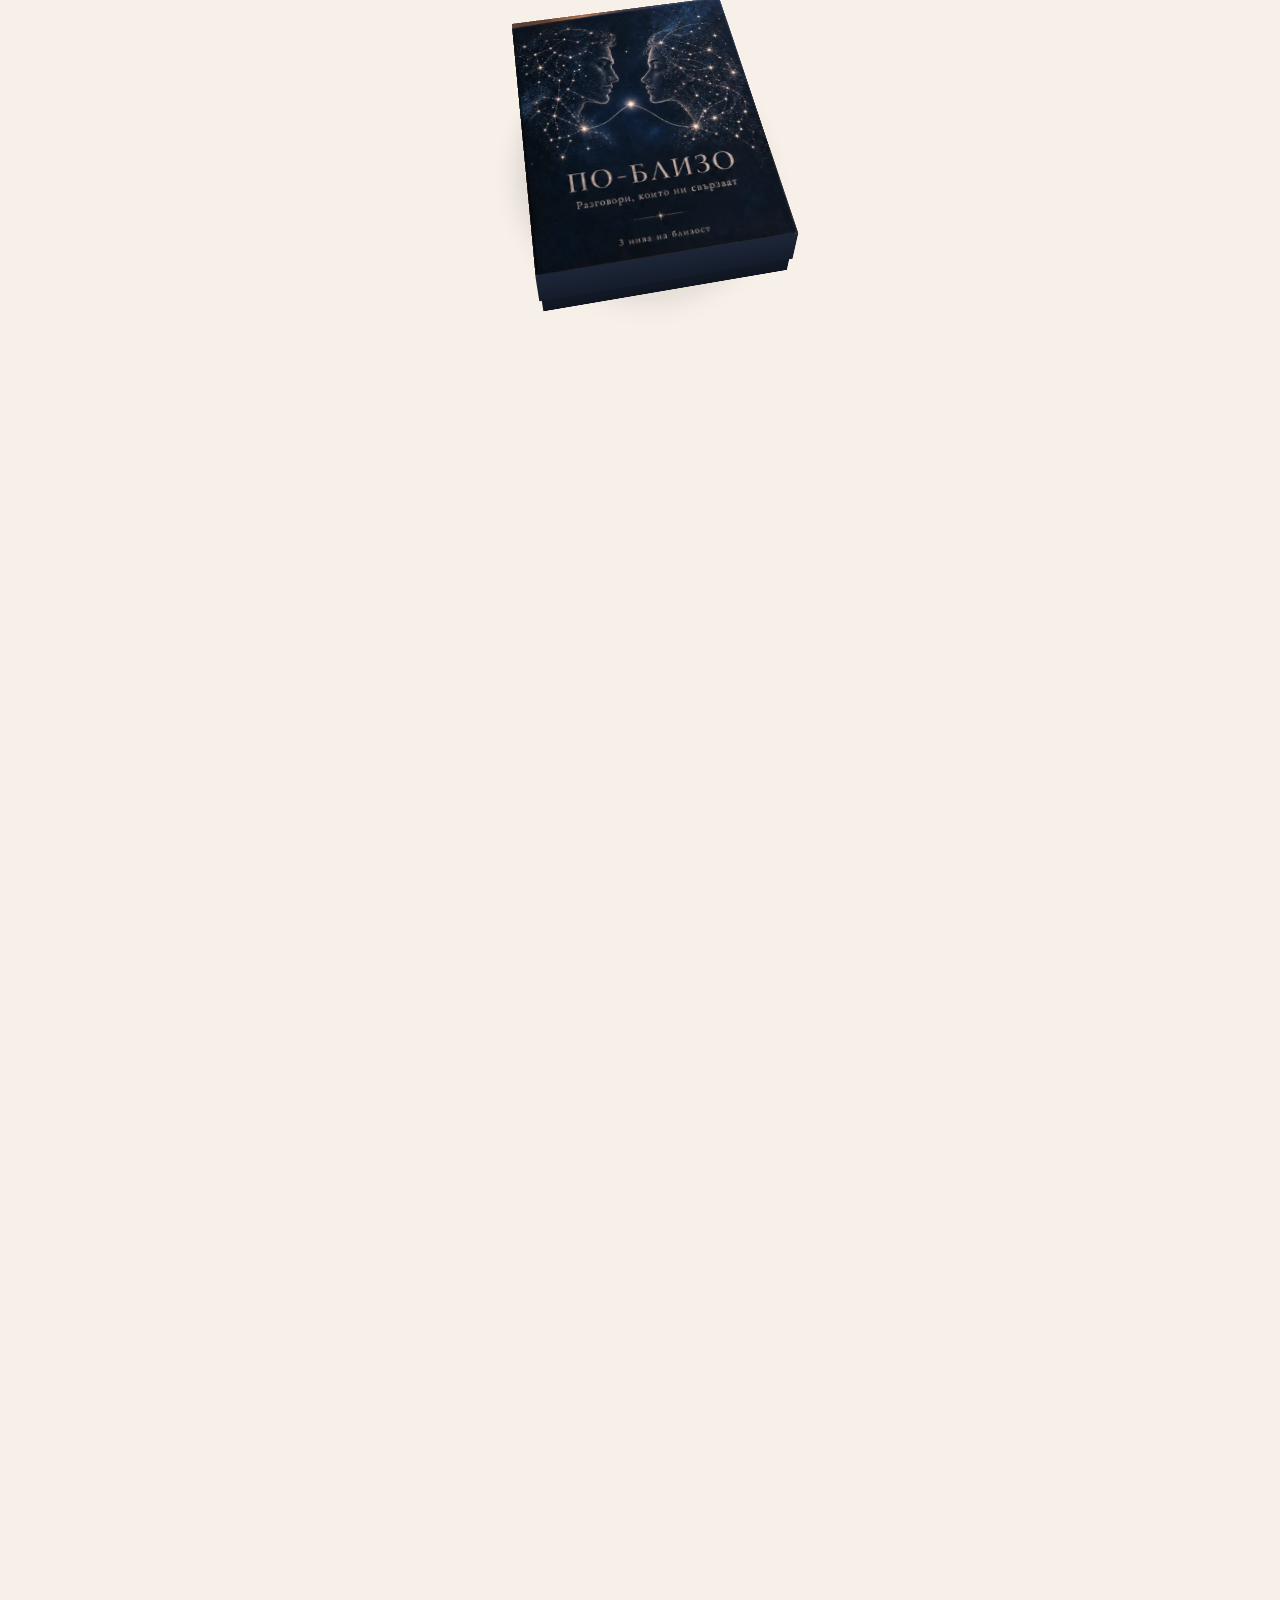
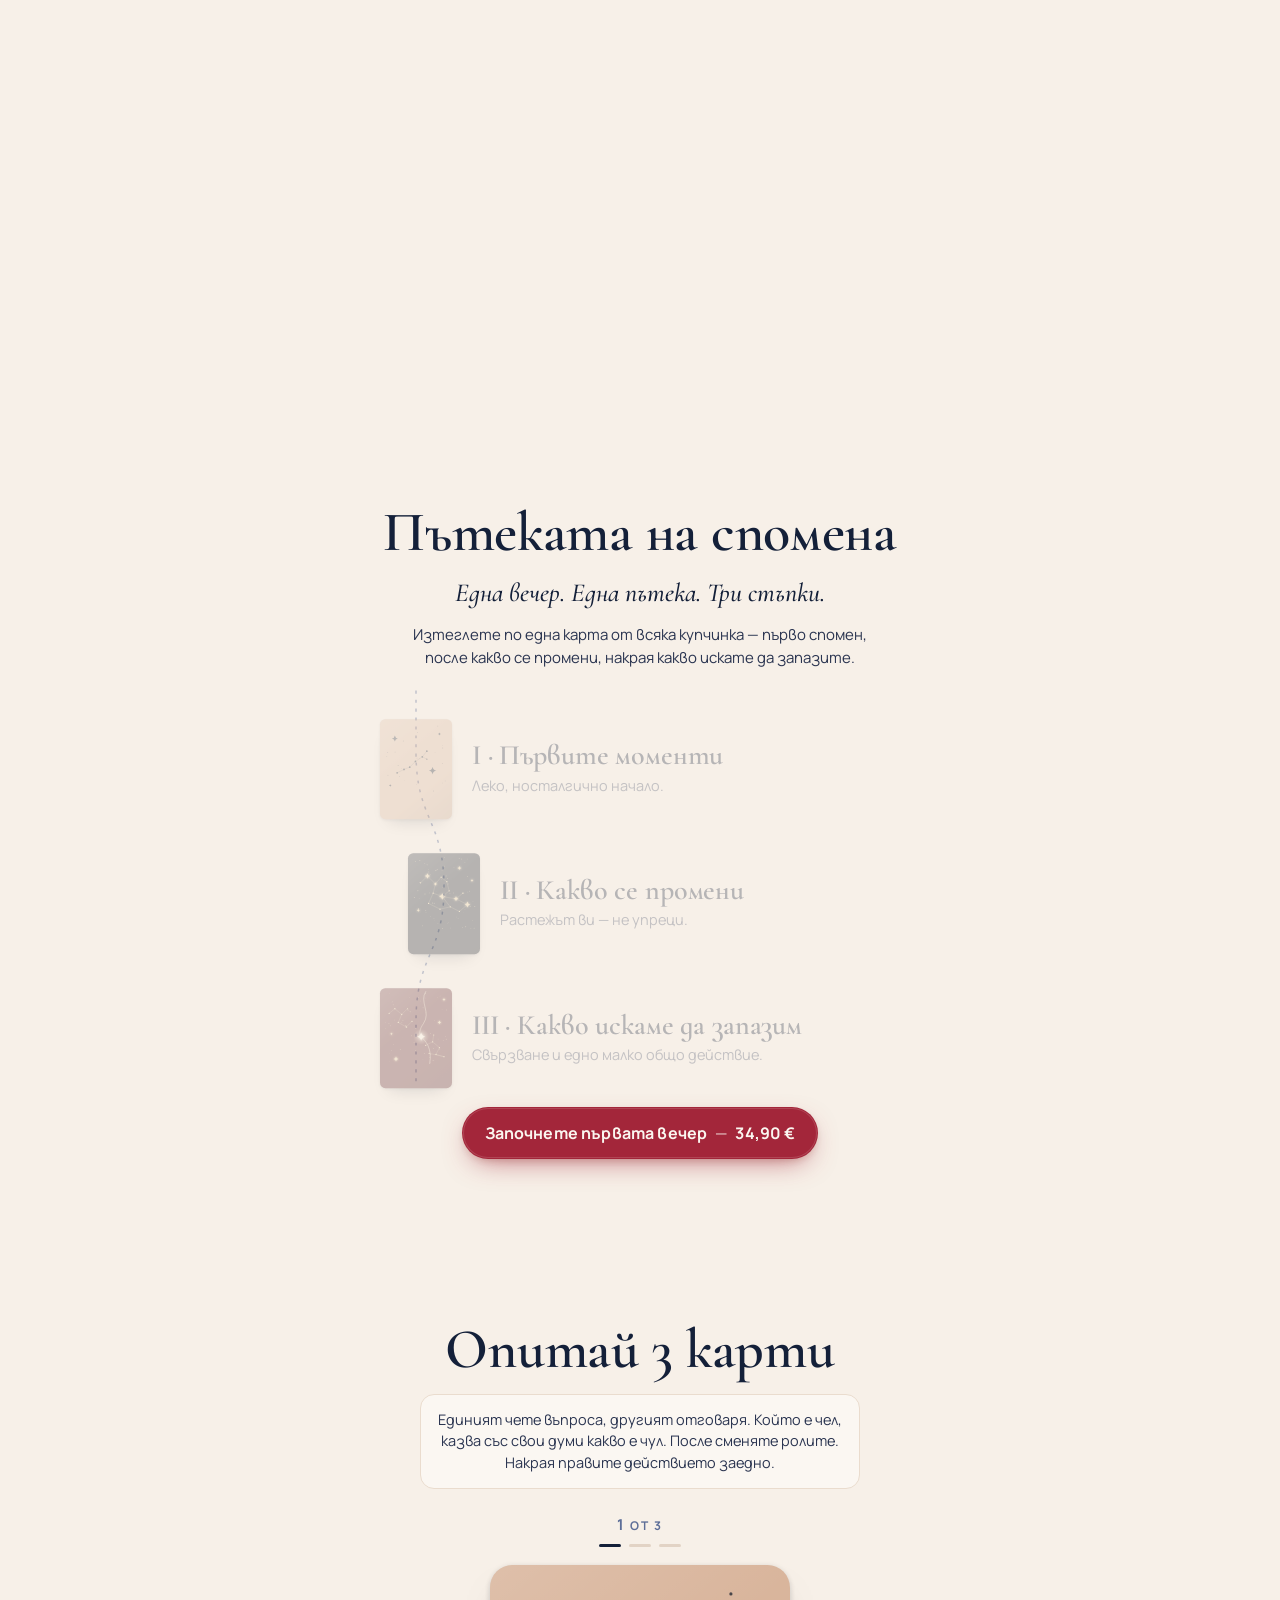
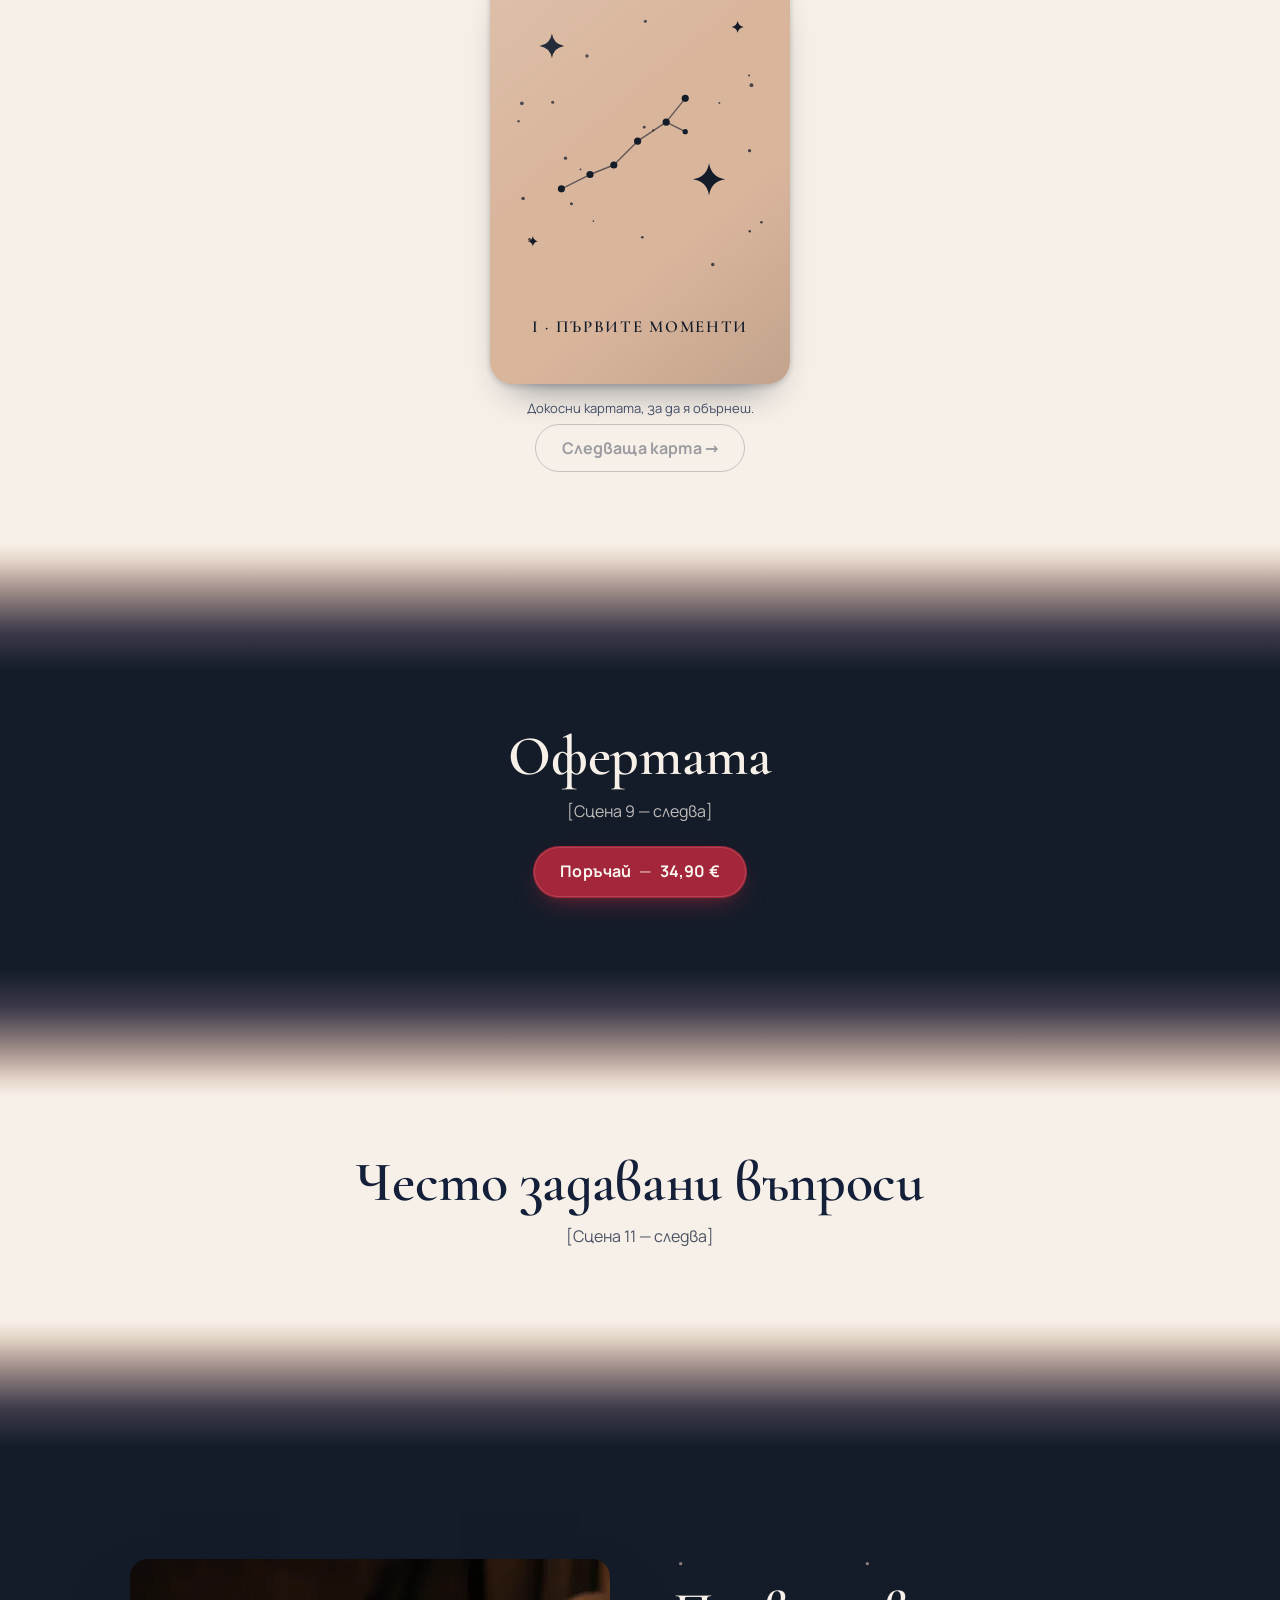
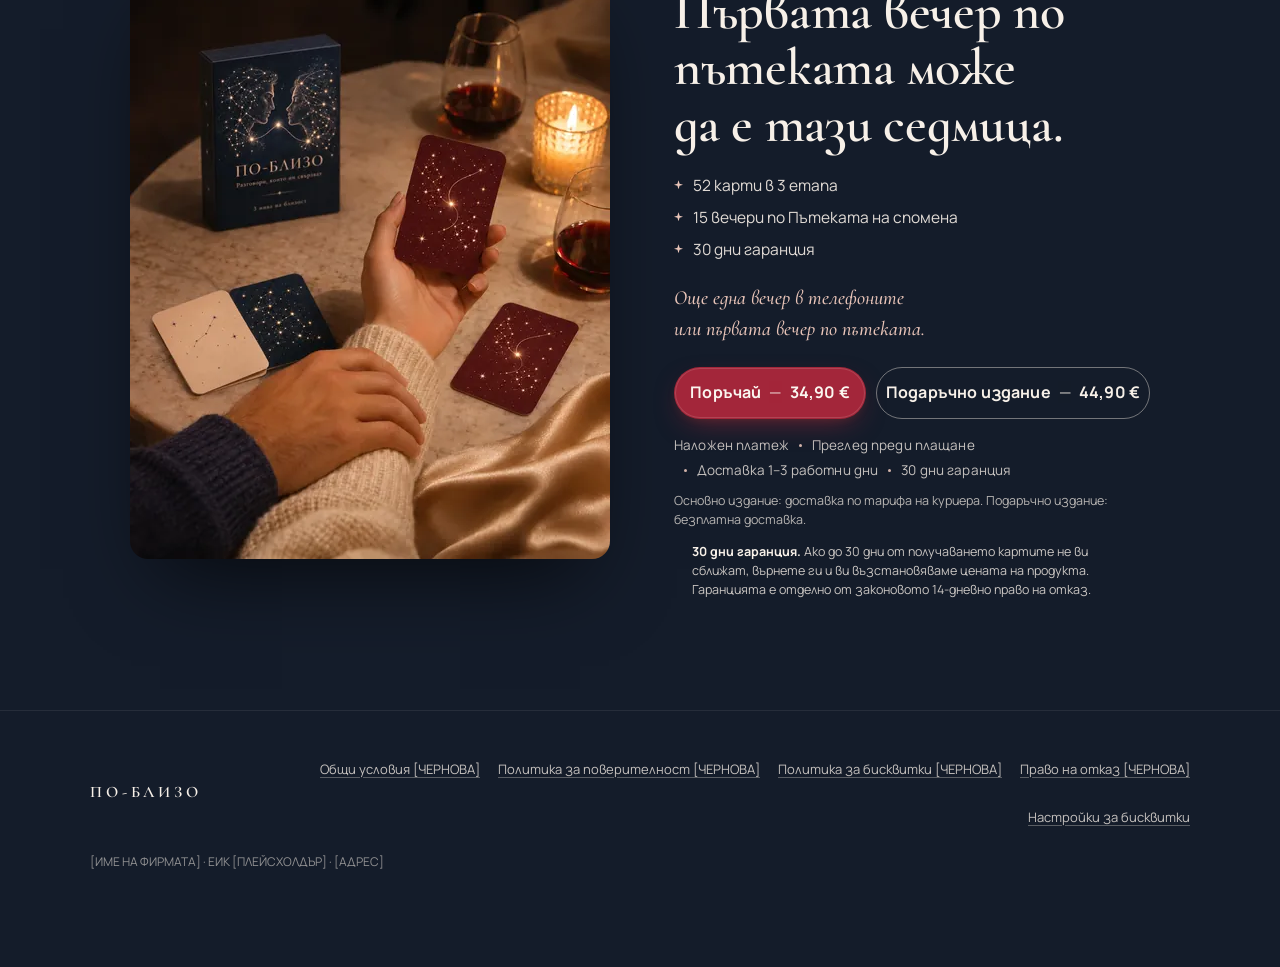
==== commit 4c542789: "Update card 1 question; let card back labels wrap instead of clipping Co-Authored-By: Claude Opus 5." ====
--- a/po-blizo/index.html
+++ b/po-blizo/index.html
@@ -294,7 +294,7 @@
               <span class="fc fc-back pb-card pb-card--s1" aria-hidden="true"><svg viewBox="0 0 63 88"><use href="#cb-s1"/></svg><span class="lbl">I · Първите моменти</span></span>
               <span class="fc fc-front fc--s1">
                 <span class="fc-stage">I · Първите моменти</span>
-                <span class="fc-q">Какво забеляза първо в мен — и какво още забелязваш днес?</span>
+                <span class="fc-q">Какво забеляза в&nbsp;мен — и&nbsp;какво още забелязваш и&nbsp;до днес?</span>
                 <span class="fc-act"><b>Действие</b>Всеки казва по едно нещо, което другият прави и което още го трогва.</span>
               </span>
             </span>
--- a/po-blizo/css/styles.css
+++ b/po-blizo/css/styles.css
@@ -152,7 +152,7 @@
 .pb-card .lbl{
   position:absolute;left:0;right:0;bottom:11%;text-align:center;color:var(--lblc,var(--art));
   font-family:var(--f-display);font-weight:600;text-transform:uppercase;
-  font-size:calc(var(--cardw) * .056);letter-spacing:.1em;line-height:1.35;padding:0 5%;white-space:nowrap;
+  font-size:calc(var(--cardw) * .056);letter-spacing:.1em;line-height:1.35;padding:0 6%;white-space:normal;text-wrap:balance;
 }
 .pb-card--s1{--bg:#D9B59C;--art:#141C2A}
 .pb-card--s2{--bg:#141C2A;--art:#E6CFA0;--lblc:#EADBBE}
